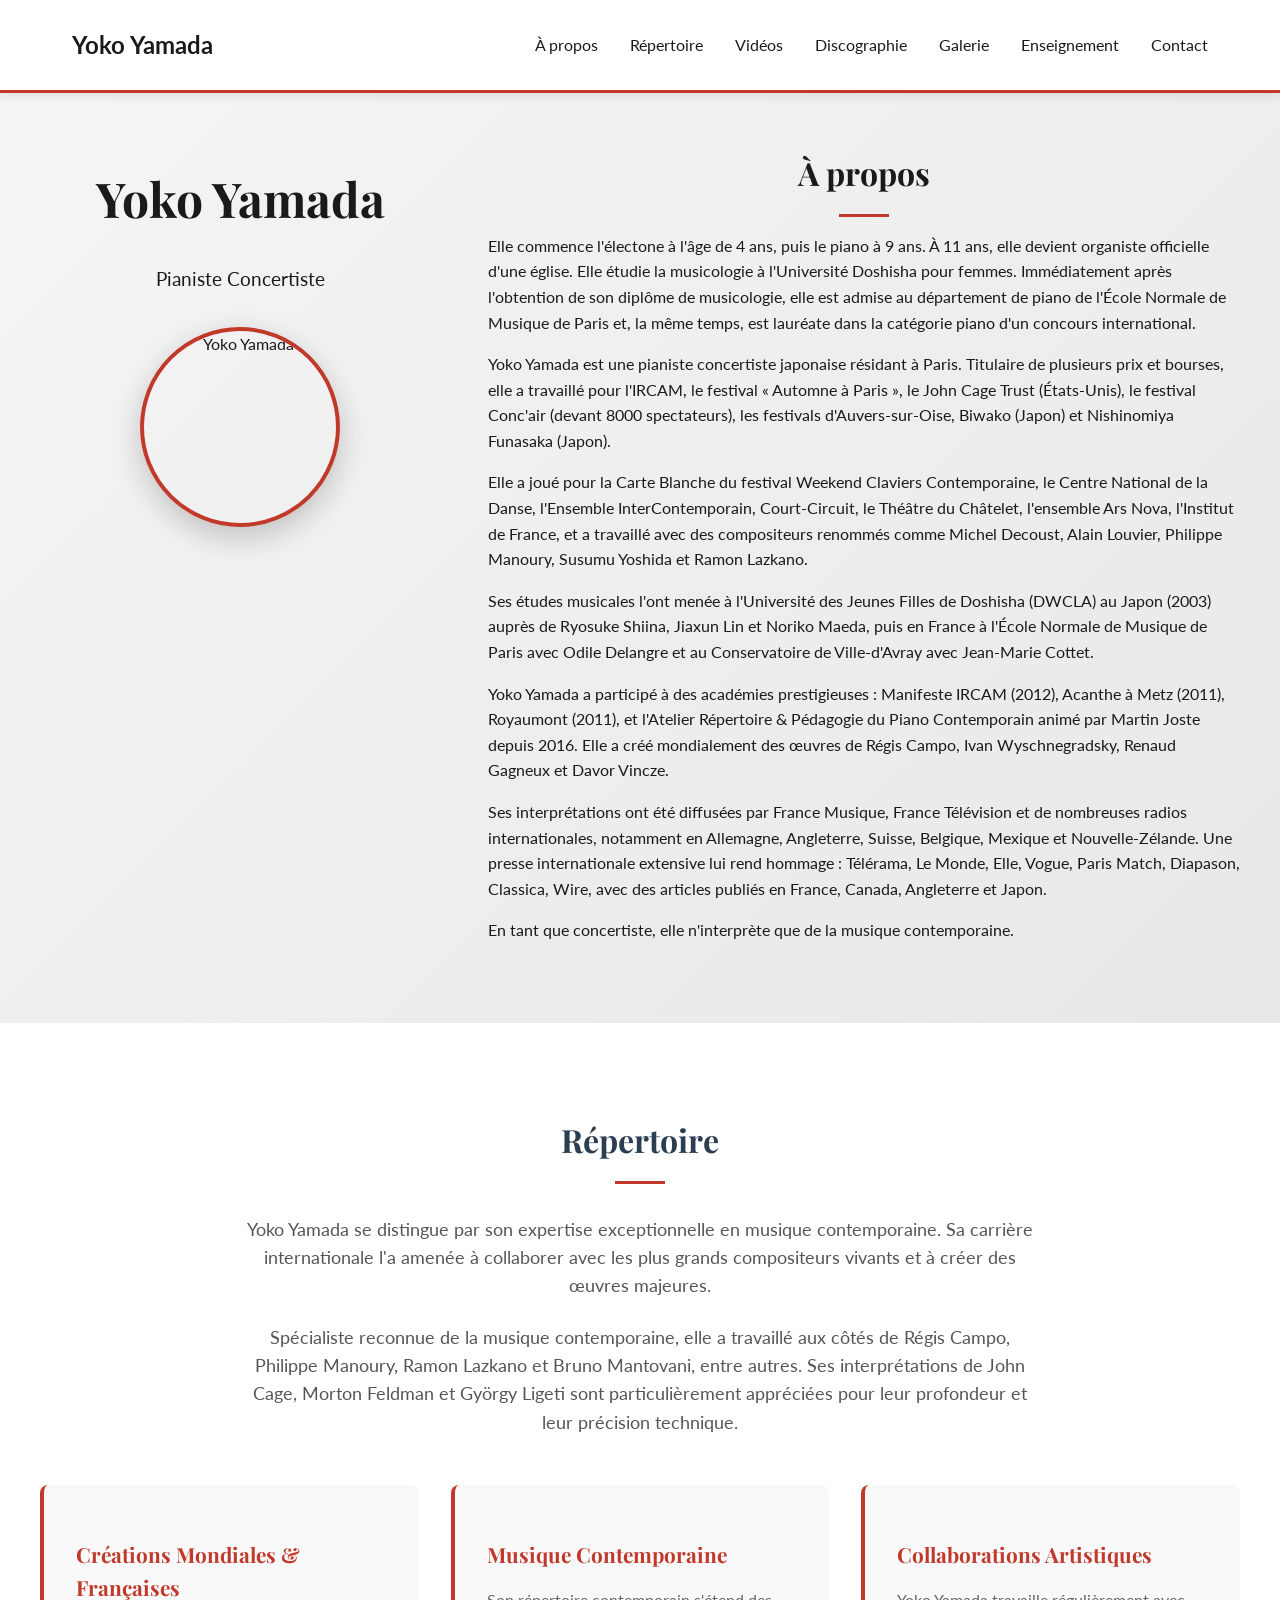
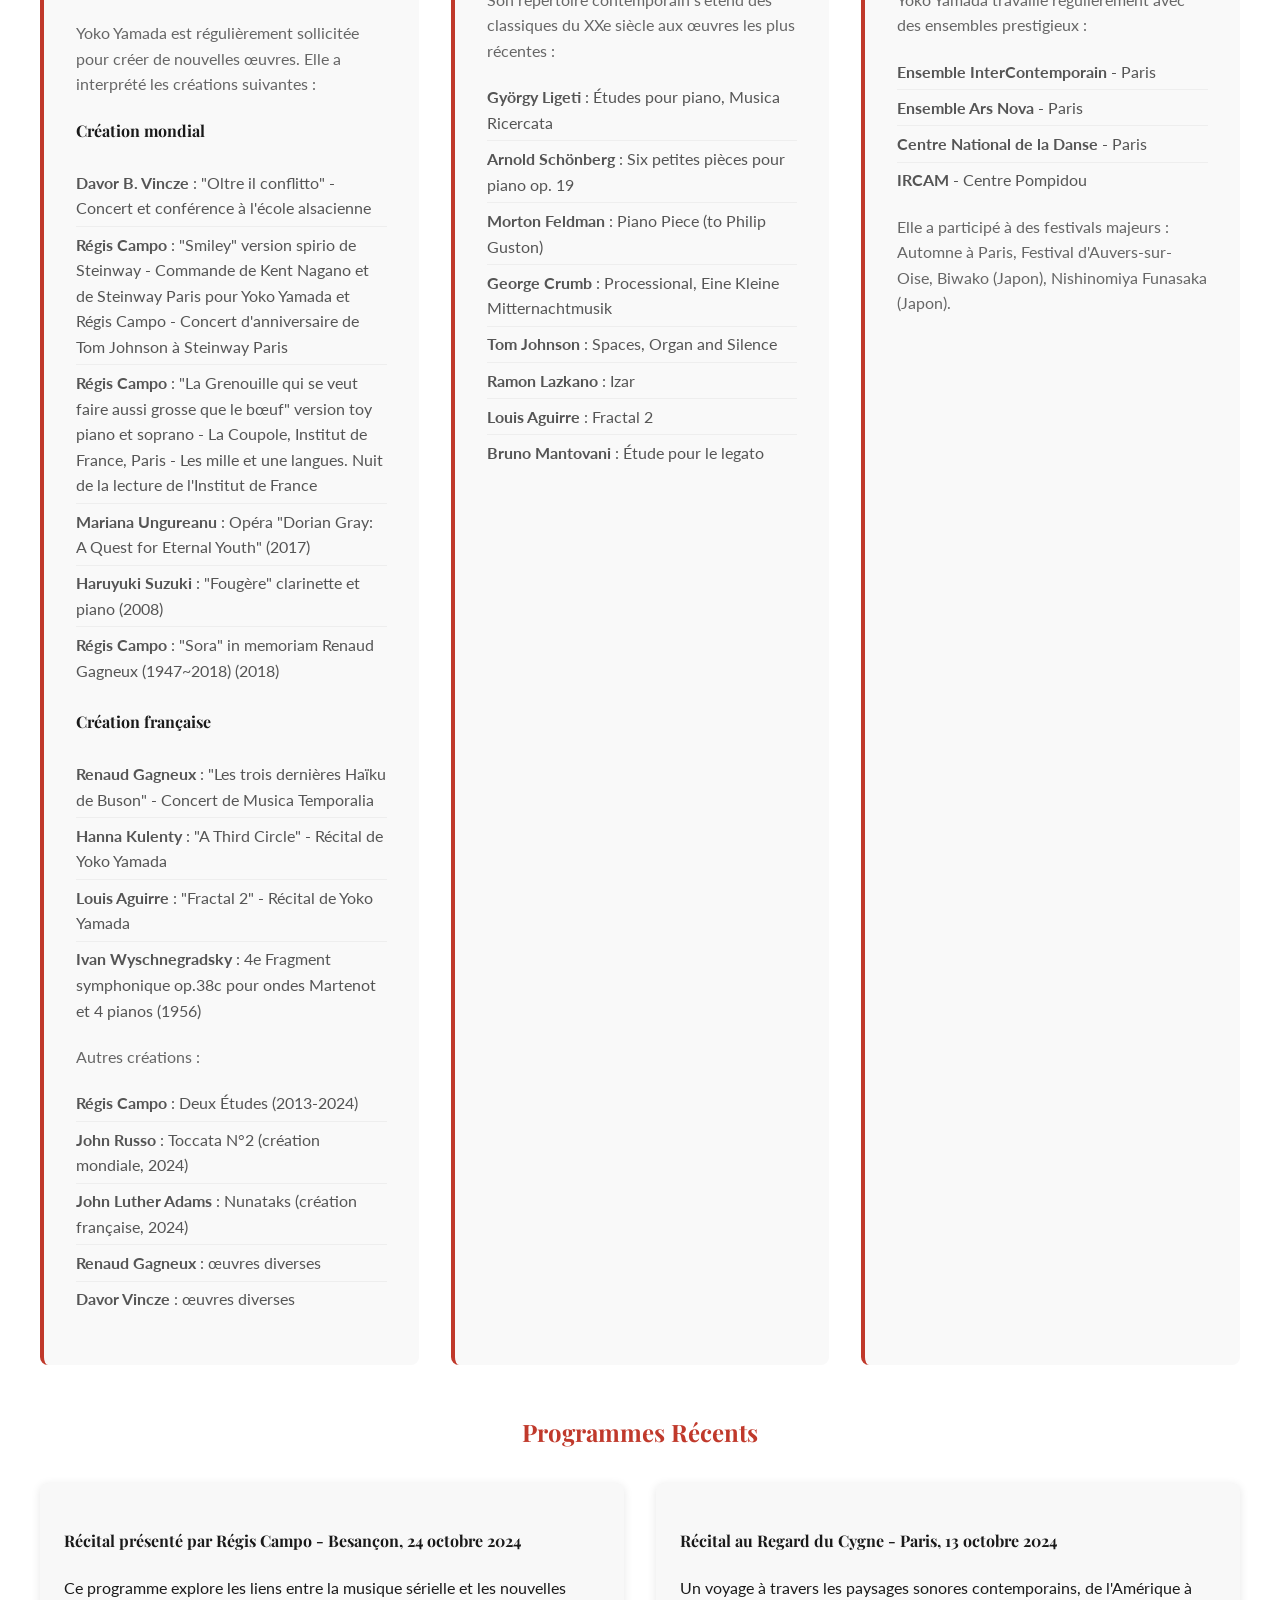
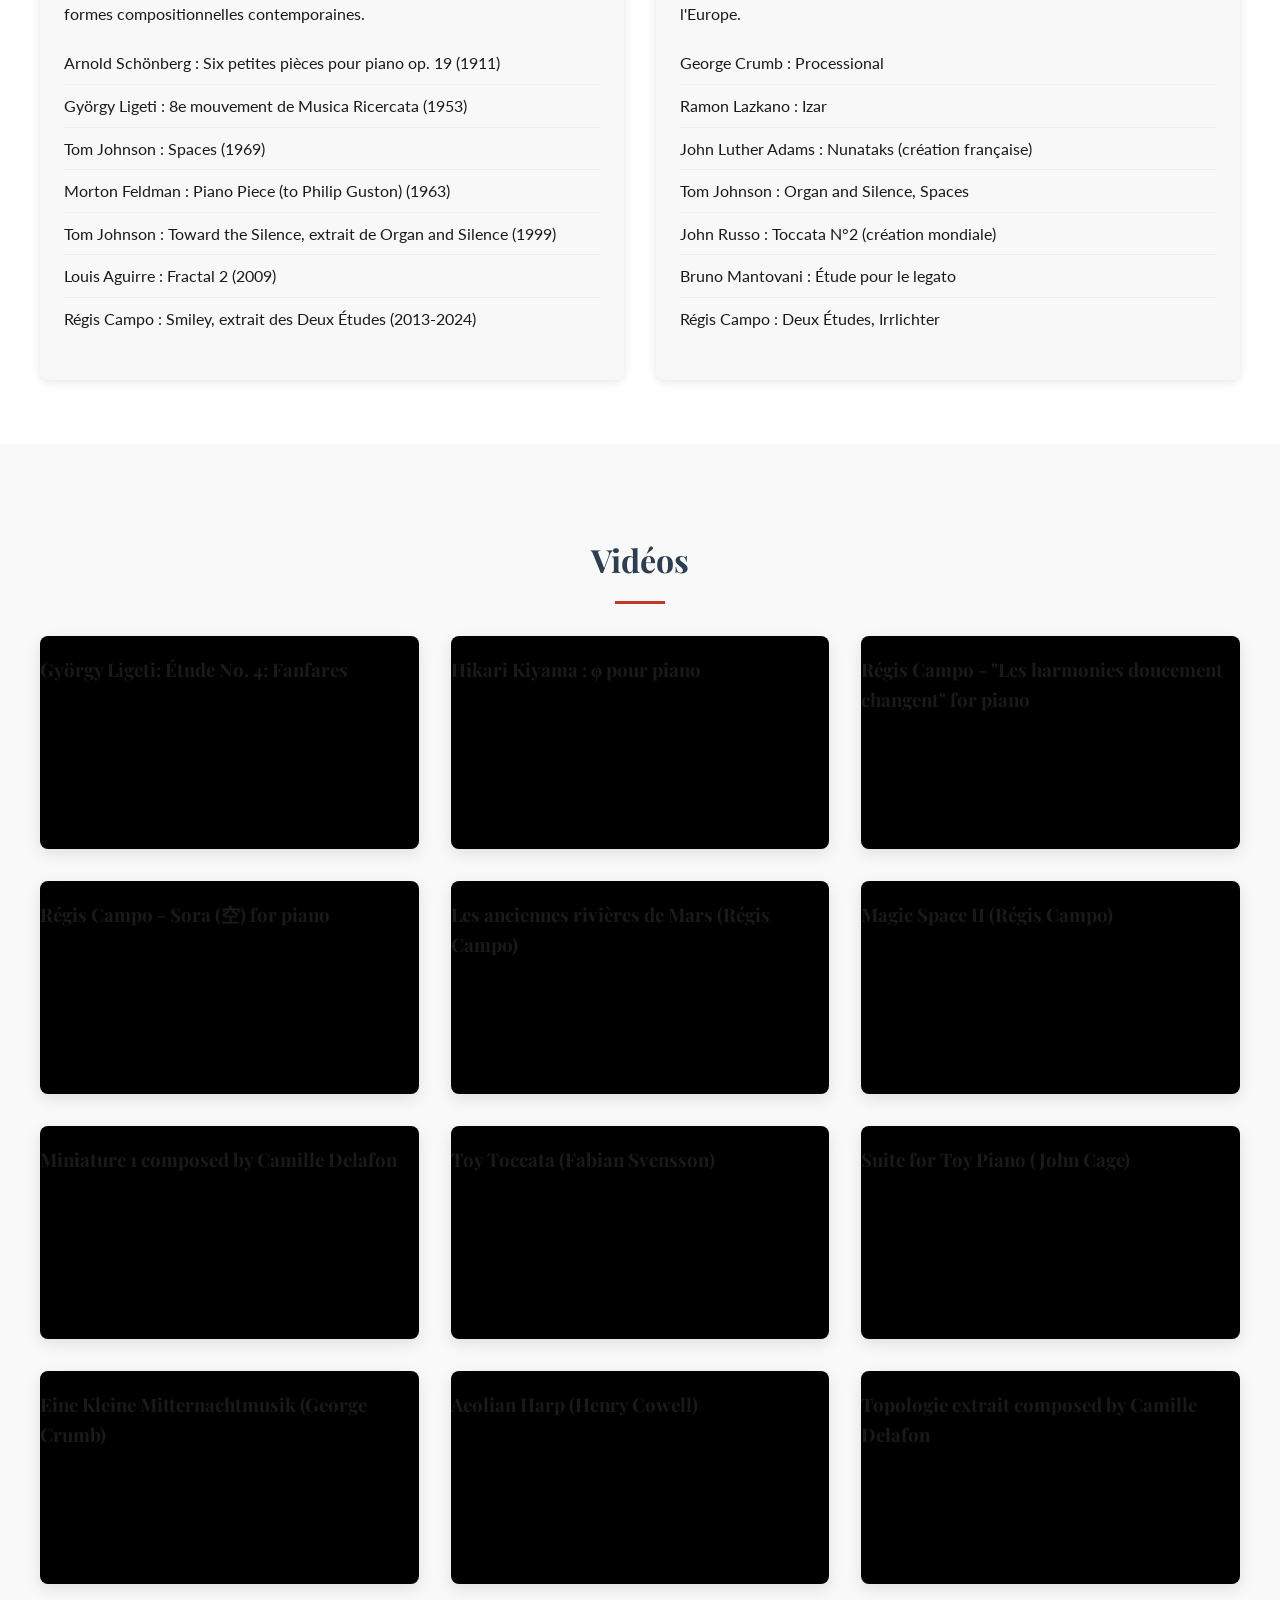
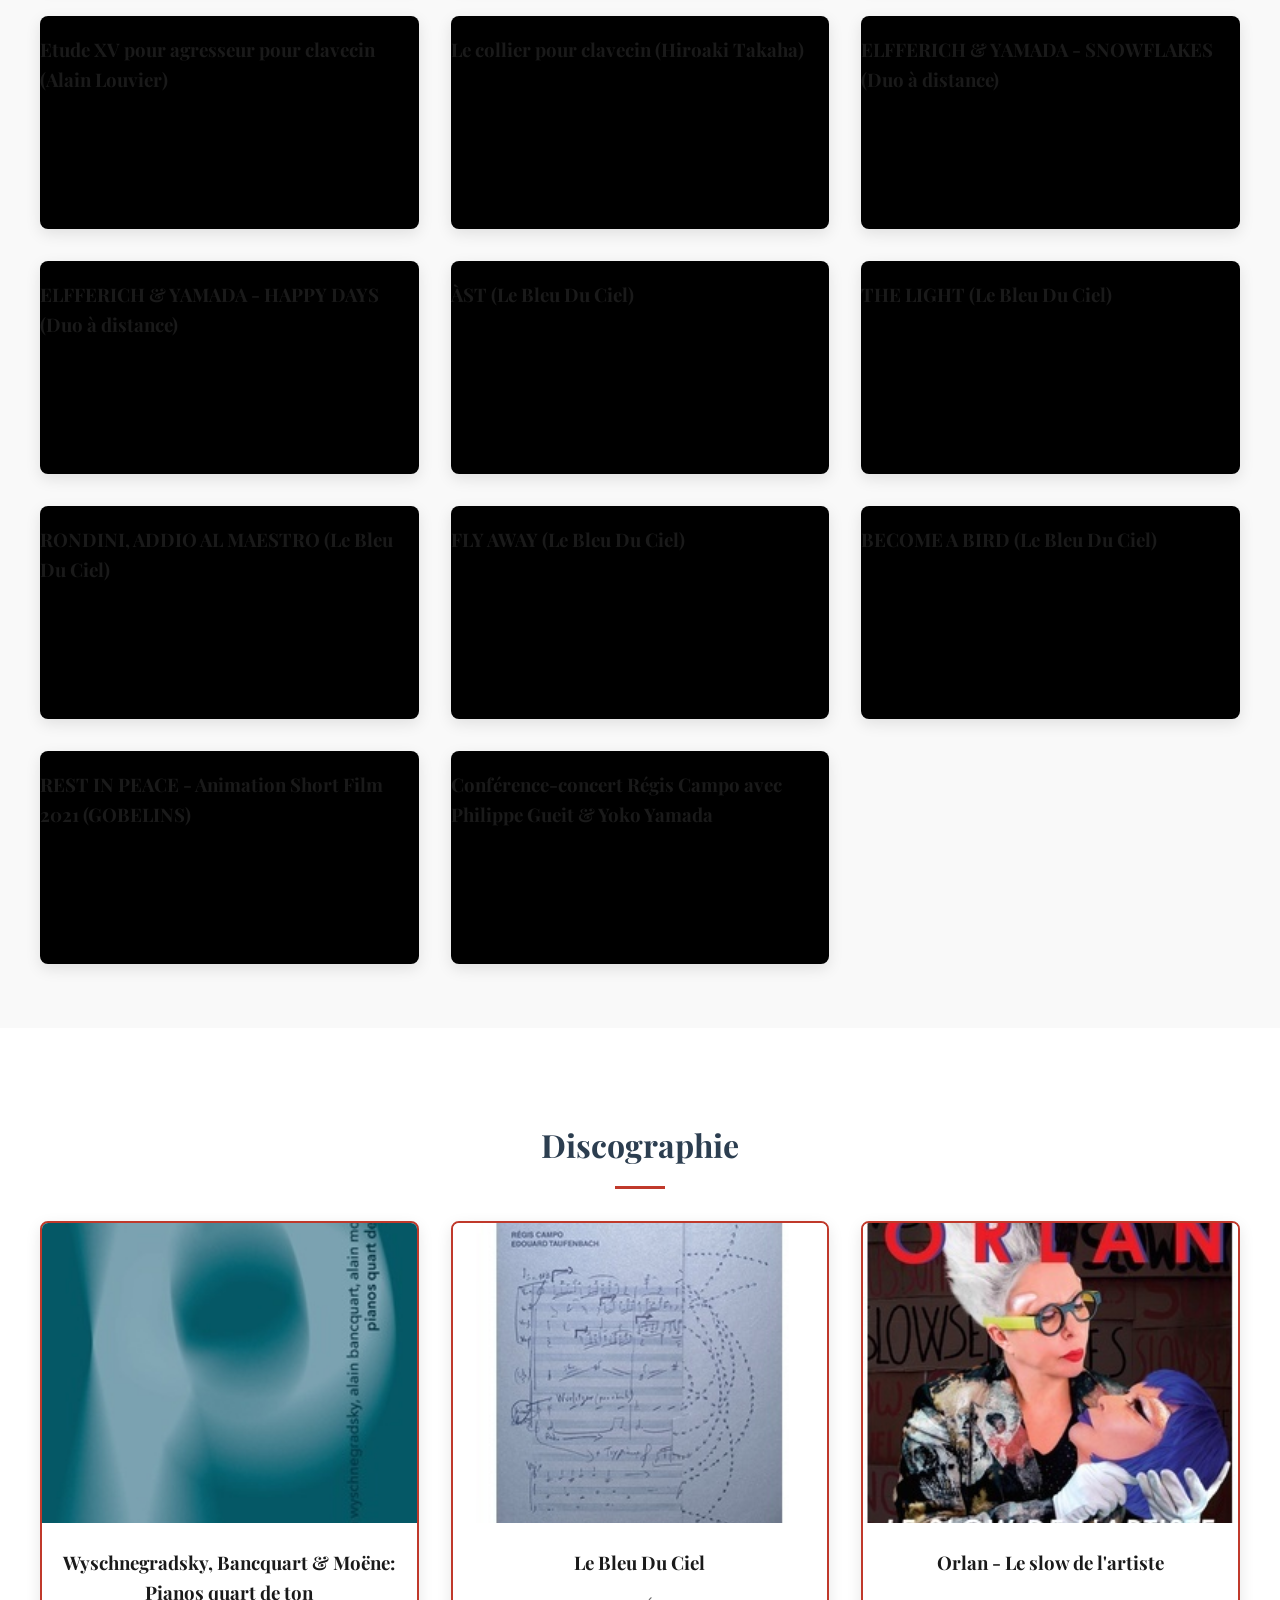
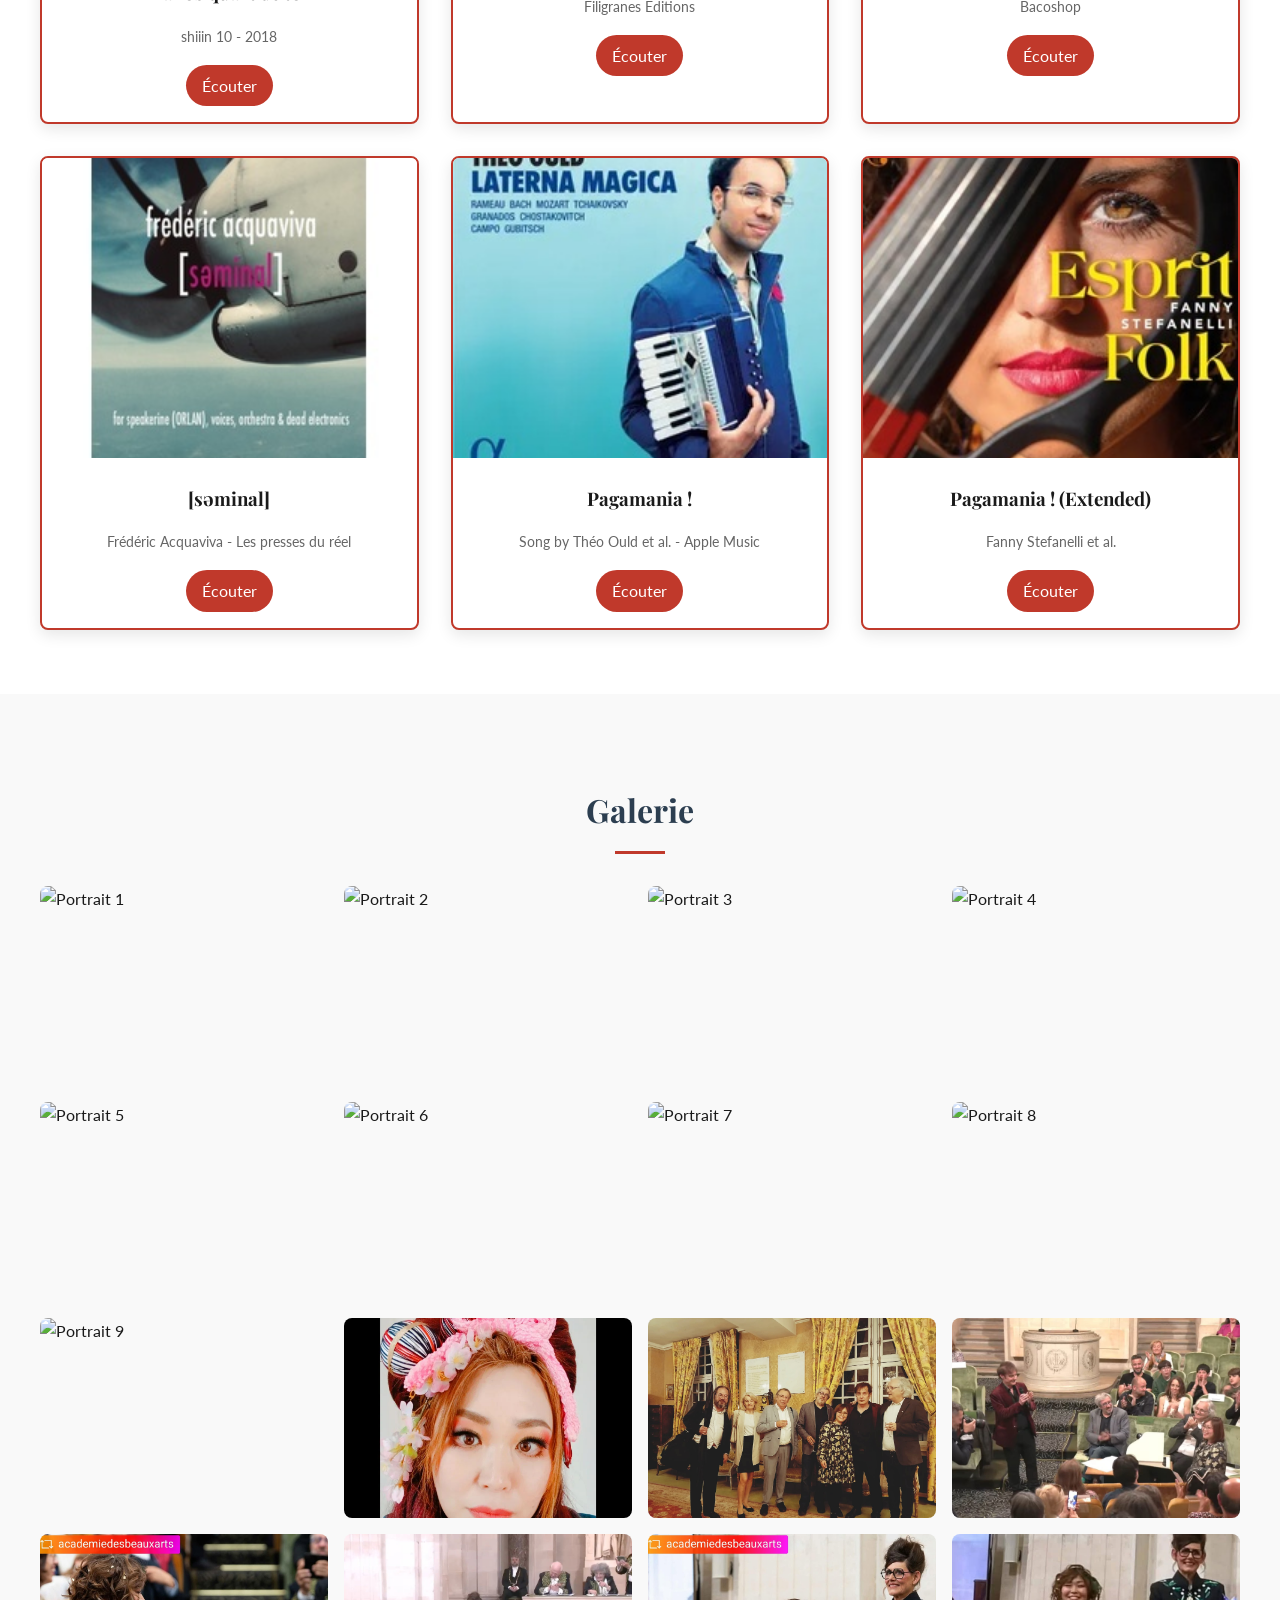
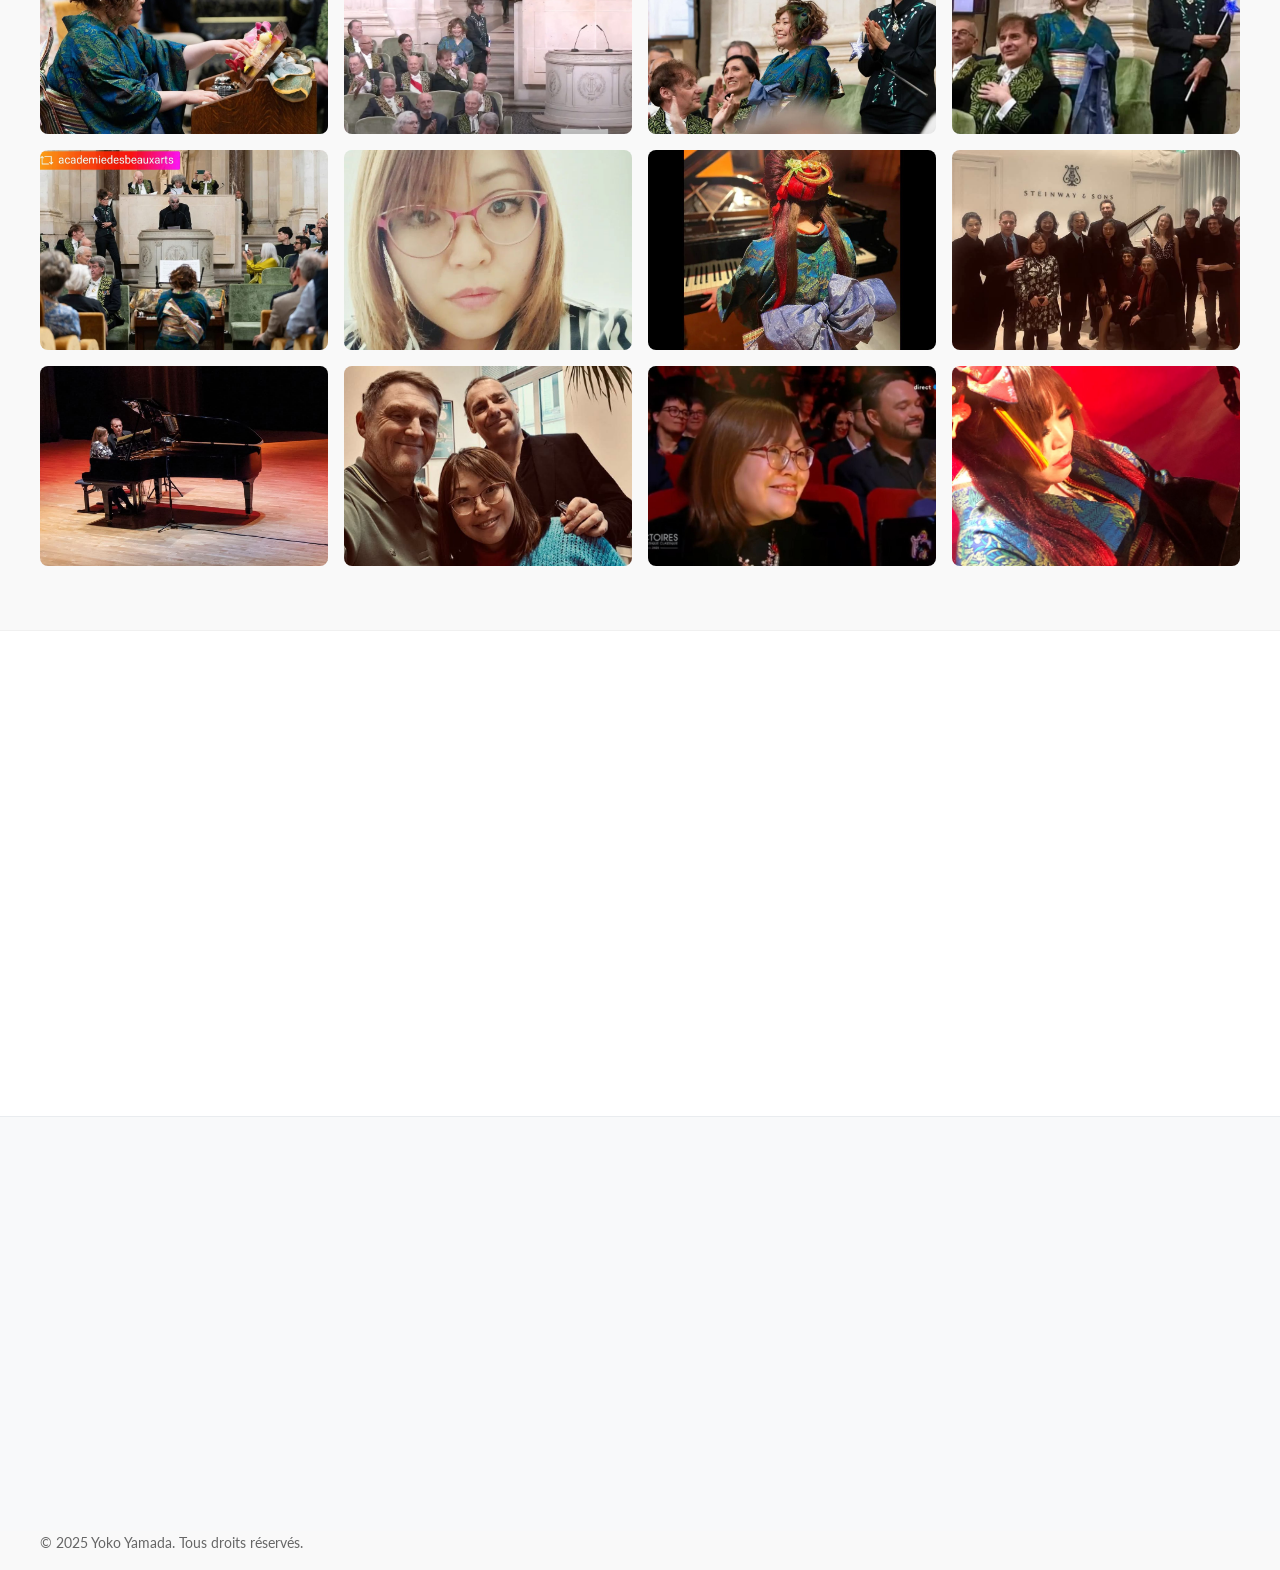
==== index.html @ 696d334e "index更新 -- retiré le bouton enveloppe avec le mail de mohammed" ====
<!DOCTYPE html>
<html lang="fr">
<head>
    <meta charset="UTF-8">
    <meta name="viewport" content="width=device-width, initial-scale=1.0">
    <meta name="description" content="Yoko Yamada - Pianiste concertiste japonaise spécialisée en musique contemporaine. Découvrez son répertoire, vidéos, galeries et discographie.">
    <meta name="keywords" content="Yoko Yamada, pianiste, musique contemporaine, concert, piano, Japon, Paris">
    <title>Yoko Yamada - Pianiste Concertiste</title>
    <link rel="stylesheet" href="styles.css">
    <link href="https://fonts.googleapis.com/css2?family=Playfair+Display:wght@400;700&family=Lato:wght@300;400;700&display=swap" rel="stylesheet">
</head>
<body>
    <header>
        <nav>
            <div class="logo">Yoko Yamada</div>
            <div class="menu-toggle">
                <span></span>
                <span></span>
                <span></span>
            </div>
            <ul>
                <li><a href="#hero">À propos</a></li>
                <li><a href="#repertoire">Répertoire</a></li>
                <li><a href="#videos">Vidéos</a></li>
                <li><a href="#discography">Discographie</a></li>
                <li><a href="#gallery">Galerie</a></li>
                <li><a href="#teaching">Enseignement</a></li>
                <li><a href="#contact">Contact</a></li>
            </ul>
        </nav>
    </header>

    <section id="hero">
        <div class="container">
            <div class="hero-content">
                <div class="hero-text">
                    <h1>Yoko Yamada</h1>
                    <p>Pianiste Concertiste</p>
                    <img src="portrait-1.jpg" alt="Yoko Yamada" class="hero-image">
                </div>
                <div class="hero-about">
                    <h2>À propos</h2>
                    <p>Elle commence l'électone à l'âge de 4 ans, puis le piano à 9 ans. À 11 ans, elle devient organiste officielle d'une église. Elle étudie la musicologie à l'Université Doshisha pour femmes. Immédiatement après l'obtention de son diplôme de musicologie, elle est admise au département de piano de l'École Normale de Musique de Paris et, la même temps, est lauréate dans la catégorie piano d'un concours international.</p>
                    
                    <p>Yoko Yamada est une pianiste concertiste japonaise résidant à Paris. Titulaire de plusieurs prix et bourses, elle a travaillé pour l'IRCAM, le festival « Automne à Paris », le John Cage Trust (États-Unis), le festival Conc'air (devant 8000 spectateurs), les festivals d'Auvers-sur-Oise, Biwako (Japon) et Nishinomiya Funasaka (Japon).</p>
                    
                    <p>Elle a joué pour la Carte Blanche du festival Weekend Claviers Contemporaine, le Centre National de la Danse, l'Ensemble InterContemporain, Court-Circuit, le Théâtre du Châtelet, l'ensemble Ars Nova, l'Institut de France, et a travaillé avec des compositeurs renommés comme Michel Decoust, Alain Louvier, Philippe Manoury, Susumu Yoshida et Ramon Lazkano.</p>
                    
                    <p>Ses études musicales l'ont menée à l'Université des Jeunes Filles de Doshisha (DWCLA) au Japon (2003) auprès de Ryosuke Shiina, Jiaxun Lin et Noriko Maeda, puis en France à l'École Normale de Musique de Paris avec Odile Delangre et au Conservatoire de Ville-d'Avray avec Jean-Marie Cottet.</p>
                    
                    <p>Yoko Yamada a participé à des académies prestigieuses : Manifeste IRCAM (2012), Acanthe à Metz (2011), Royaumont (2011), et l'Atelier Répertoire & Pédagogie du Piano Contemporain animé par Martin Joste depuis 2016. Elle a créé mondialement des œuvres de Régis Campo, Ivan Wyschnegradsky, Renaud Gagneux et Davor Vincze.</p>
                    
                    <p>Ses interprétations ont été diffusées par France Musique, France Télévision et de nombreuses radios internationales, notamment en Allemagne, Angleterre, Suisse, Belgique, Mexique et Nouvelle-Zélande. Une presse internationale extensive lui rend hommage : Télérama, Le Monde, Elle, Vogue, Paris Match, Diapason, Classica, Wire, avec des articles publiés en France, Canada, Angleterre et Japon.</p>
                    
                    <p>En tant que concertiste, elle n'interprète que de la musique contemporaine.</p>
                </div>
            </div>
        </div>
    </section>

    <section id="repertoire">
        <div class="container">
            <h2>Répertoire</h2>

            <div class="repertoire-intro">
                <p>Yoko Yamada se distingue par son expertise exceptionnelle en musique contemporaine. Sa carrière internationale l'a amenée à collaborer avec les plus grands compositeurs vivants et à créer des œuvres majeures.</p>

                <p>Spécialiste reconnue de la musique contemporaine, elle a travaillé aux côtés de Régis Campo, Philippe Manoury, Ramon Lazkano et Bruno Mantovani, entre autres. Ses interprétations de John Cage, Morton Feldman et György Ligeti sont particulièrement appréciées pour leur profondeur et leur précision technique.</p>
            </div>

            <div class="repertoire-sections">
                <div class="repertoire-section">
                    <h3>Créations Mondiales & Françaises</h3>
                    <p>Yoko Yamada est régulièrement sollicitée pour créer de nouvelles œuvres. Elle a interprété les créations suivantes :</p>
                    
                    <h4>Création mondial</h4>
                    <ul>
                        <li><strong>Davor B. Vincze</strong> : "Oltre il conflitto" - Concert et conférence à l'école alsacienne</li>
                        <li><strong>Régis Campo</strong> : "Smiley" version spirio de Steinway - Commande de Kent Nagano et de Steinway Paris pour Yoko Yamada et Régis Campo - Concert d'anniversaire de Tom Johnson à Steinway Paris</li>
                        <li><strong>Régis Campo</strong> : "La Grenouille qui se veut faire aussi grosse que le bœuf" version toy piano et soprano - La Coupole, Institut de France, Paris - Les mille et une langues. Nuit de la lecture de l'Institut de France</li>
                        <li><strong>Mariana Ungureanu</strong> : Opéra "Dorian Gray: A Quest for Eternal Youth" (2017)</li>
                        <li><strong>Haruyuki Suzuki</strong> : "Fougère" clarinette et piano (2008)</li>
                        <li><strong>Régis Campo</strong> : "Sora" in memoriam Renaud Gagneux (1947~2018) (2018)</li>
                    </ul>

                    <h4>Création française</h4>
                    <ul>
                        <li><strong>Renaud Gagneux</strong> : "Les trois dernières Haïku de Buson" - Concert de Musica Temporalia</li>
                        <li><strong>Hanna Kulenty</strong> : "A Third Circle" - Récital de Yoko Yamada</li>
                        <li><strong>Louis Aguirre</strong> : "Fractal 2" - Récital de Yoko Yamada</li>
                        <li><strong>Ivan Wyschnegradsky</strong> : 4e Fragment symphonique op.38c pour ondes Martenot et 4 pianos (1956)</li>
                    </ul>

                    <p>Autres créations :</p>
                    <ul>
                        <li><strong>Régis Campo</strong> : Deux Études (2013-2024)</li>
                        <li><strong>John Russo</strong> : Toccata N°2 (création mondiale, 2024)</li>
                        <li><strong>John Luther Adams</strong> : Nunataks (création française, 2024)</li>
                        <li><strong>Renaud Gagneux</strong> : œuvres diverses</li>
                        <li><strong>Davor Vincze</strong> : œuvres diverses</li>
                    </ul>
                </div>

                <div class="repertoire-section">
                    <h3>Musique Contemporaine</h3>
                    <p>Son répertoire contemporain s'étend des classiques du XXe siècle aux œuvres les plus récentes :</p>
                    <ul>
                        <li><strong>György Ligeti</strong> : Études pour piano, Musica Ricercata</li>
                        <li><strong>Arnold Schönberg</strong> : Six petites pièces pour piano op. 19</li>
                        <li><strong>Morton Feldman</strong> : Piano Piece (to Philip Guston)</li>
                        <li><strong>George Crumb</strong> : Processional, Eine Kleine Mitternachtmusik</li>
                        <li><strong>Tom Johnson</strong> : Spaces, Organ and Silence</li>
                        <li><strong>Ramon Lazkano</strong> : Izar</li>
                        <li><strong>Louis Aguirre</strong> : Fractal 2</li>
                        <li><strong>Bruno Mantovani</strong> : Étude pour le legato</li>
                    </ul>
                </div>

                <div class="repertoire-section">
                    <h3>Collaborations Artistiques</h3>
                    <p>Yoko Yamada travaille régulièrement avec des ensembles prestigieux :</p>
                    <ul>
                        <li><strong>Ensemble InterContemporain</strong> - Paris</li>
                        <li><strong>Ensemble Ars Nova</strong> - Paris</li>
                        <li><strong>Centre National de la Danse</strong> - Paris</li>
                        <li><strong>IRCAM</strong> - Centre Pompidou</li>
                    </ul>
                    <p>Elle a participé à des festivals majeurs : Automne à Paris, Festival d'Auvers-sur-Oise, Biwako (Japon), Nishinomiya Funasaka (Japon).</p>
                </div>
            </div>

            <div class="repertoire-concerts">
                <h3>Programmes Récents</h3>
                <div class="concert-programs">
                    <div class="program">
                        <h4>Récital présenté par Régis Campo - Besançon, 24 octobre 2024</h4>
                        <p>Ce programme explore les liens entre la musique sérielle et les nouvelles formes compositionnelles contemporaines.</p>
                        <ul>
                            <li>Arnold Schönberg : Six petites pièces pour piano op. 19 (1911)</li>
                            <li>György Ligeti : 8e mouvement de Musica Ricercata (1953)</li>
                            <li>Tom Johnson : Spaces (1969)</li>
                            <li>Morton Feldman : Piano Piece (to Philip Guston) (1963)</li>
                            <li>Tom Johnson : Toward the Silence, extrait de Organ and Silence (1999)</li>
                            <li>Louis Aguirre : Fractal 2 (2009)</li>
                            <li>Régis Campo : Smiley, extrait des Deux Études (2013-2024)</li>
                        </ul>
                    </div>
                    <div class="program">
                        <h4>Récital au Regard du Cygne - Paris, 13 octobre 2024</h4>
                        <p>Un voyage à travers les paysages sonores contemporains, de l'Amérique à l'Europe.</p>
                        <ul>
                            <li>George Crumb : Processional</li>
                            <li>Ramon Lazkano : Izar</li>
                            <li>John Luther Adams : Nunataks (création française)</li>
                            <li>Tom Johnson : Organ and Silence, Spaces</li>
                            <li>John Russo : Toccata N°2 (création mondiale)</li>
                            <li>Bruno Mantovani : Étude pour le legato</li>
                            <li>Régis Campo : Deux Études, Irrlichter</li>
                        </ul>
                    </div>
                </div>
            </div>
        </div>
    </section>

    <section id="videos">
        <div class="container">
            <h2>Vidéos</h2>
            <div class="video-grid">
                <div class="video-item">
                    <h3>György Ligeti: Étude No. 4: Fanfares</h3>
                    <iframe src="https://www.youtube.com/embed/DUBKTpXViuY" frameborder="0" allowfullscreen></iframe>
                </div>
                <div class="video-item">
                    <h3>Hikari Kiyama : φ pour piano</h3>
                    <iframe src="https://www.youtube.com/embed/WfqT6rVHPco" frameborder="0" allowfullscreen></iframe>
                </div>
                <div class="video-item">
                    <h3>Régis Campo - "Les harmonies doucement changent" for piano</h3>
                    <iframe src="https://www.youtube.com/embed/2oMxDveWobk" frameborder="0" allowfullscreen></iframe>
                </div>
                <div class="video-item">
                    <h3>Régis Campo - Sora (空) for piano</h3>
                    <iframe src="https://www.youtube.com/embed/leaLBR1dgPg" frameborder="0" allowfullscreen></iframe>
                </div>
                <div class="video-item">
                    <h3>Les anciennes rivières de Mars (Régis Campo)</h3>
                    <iframe src="https://www.youtube.com/embed/hyTyR1Gn7zw" frameborder="0" allowfullscreen></iframe>
                </div>
                <div class="video-item">
                    <h3>Magic Space II (Régis Campo)</h3>
                    <iframe src="https://www.youtube.com/embed/sfPu7L82YNA" frameborder="0" allowfullscreen></iframe>
                </div>
                <div class="video-item">
                    <h3>Miniature 1 composed by Camille Delafon</h3>
                    <iframe src="https://www.youtube.com/embed/-TbKRFttRlc" frameborder="0" allowfullscreen></iframe>
                </div>
                <div class="video-item">
                    <h3>Toy Toccata (Fabian Svensson)</h3>
                    <iframe src="https://www.youtube.com/embed/CoR0XMmBbBo" frameborder="0" allowfullscreen></iframe>
                </div>
                <div class="video-item">
                    <h3>Suite for Toy Piano (John Cage)</h3>
                    <iframe src="https://www.youtube.com/embed/7lX3j2vnj-k" frameborder="0" allowfullscreen></iframe>
                </div>
                <div class="video-item">
                    <h3>Eine Kleine Mitternachtmusik (George Crumb)</h3>
                    <iframe src="https://www.youtube.com/embed/7hFfFmi6LsU" frameborder="0" allowfullscreen></iframe>
                </div>
                <div class="video-item">
                    <h3>Aeolian Harp (Henry Cowell)</h3>
                    <iframe src="https://www.youtube.com/embed/lteZczAxn9k" frameborder="0" allowfullscreen></iframe>
                </div>
                <div class="video-item">
                    <h3>Topologie extrait composed by Camille Delafon</h3>
                    <iframe src="https://www.youtube.com/embed/nwY6b2vU598" frameborder="0" allowfullscreen></iframe>
                </div>
                <div class="video-item">
                    <h3>Etude XV pour agresseur pour clavecin (Alain Louvier)</h3>
                    <iframe src="https://www.youtube.com/embed/1XrFZuPhozo" frameborder="0" allowfullscreen></iframe>
                </div>
                <div class="video-item">
                    <h3>Le collier pour clavecin (Hiroaki Takaha)</h3>
                    <iframe src="https://www.youtube.com/embed/Mb6UJM5rFBE" frameborder="0" allowfullscreen></iframe>
                </div>
                <div class="video-item">
                    <h3>ELFFERICH & YAMADA - SNOWFLAKES (Duo à distance)</h3>
                    <iframe src="https://www.youtube.com/embed/7v1K9TS22Js" frameborder="0" allowfullscreen></iframe>
                </div>
                <div class="video-item">
                    <h3>ELFFERICH & YAMADA - HAPPY DAYS (Duo à distance)</h3>
                    <iframe src="https://www.youtube.com/embed/I0AtWmJUvCM" frameborder="0" allowfullscreen></iframe>
                </div>
                <div class="video-item">
                    <h3>ÀST (Le Bleu Du Ciel)</h3>
                    <iframe src="https://www.youtube.com/embed/QXukvteSFSw" frameborder="0" allowfullscreen></iframe>
                </div>
                <div class="video-item">
                    <h3>THE LIGHT (Le Bleu Du Ciel)</h3>
                    <iframe src="https://www.youtube.com/embed/Kp8CZ2igU3k" frameborder="0" allowfullscreen></iframe>
                </div>
                <div class="video-item">
                    <h3>RONDINI, ADDIO AL MAESTRO (Le Bleu Du Ciel)</h3>
                    <iframe src="https://www.youtube.com/embed/74E1HRYkSgo" frameborder="0" allowfullscreen></iframe>
                </div>
                <div class="video-item">
                    <h3>FLY AWAY (Le Bleu Du Ciel)</h3>
                    <iframe src="https://www.youtube.com/embed/aEymftPJ19M" frameborder="0" allowfullscreen></iframe>
                </div>
                <div class="video-item">
                    <h3>BECOME A BIRD (Le Bleu Du Ciel)</h3>
                    <iframe src="https://www.youtube.com/embed/Xm9764uJW2Y" frameborder="0" allowfullscreen></iframe>
                </div>
                <div class="video-item">
                    <h3>REST IN PEACE - Animation Short Film 2021 (GOBELINS)</h3>
                    <iframe src="https://www.youtube.com/embed/1qiWl9KAedI" frameborder="0" allowfullscreen></iframe>
                </div>
                <div class="video-item">
                    <h3>Conférence-concert Régis Campo avec Philippe Gueit & Yoko Yamada</h3>
                    <iframe src="https://www.youtube.com/embed/FhvO5g9N_YI" frameborder="0" allowfullscreen></iframe>
                </div>
            </div>
        </div>
    </section>

    <section id="discography">
        <div class="container">
            <h2>Discographie</h2>
            <div class="album-grid">
                <div class="album-card">
                    <img src="Wyschnegradsky, Bancquart & Moëne Pianos quart de ton_cropped.jpg" alt="Wyschnegradsky Album">
                    <h3>Wyschnegradsky, Bancquart & Moëne: Pianos quart de ton</h3>
                    <p>shiiin 10 - 2018</p>
                    <a href="https://share.google/s8GZMo7tkDkUSyOky" target="_blank">Écouter</a>
                </div>
                <div class="album-card">
                    <img src="Le Bleu Du Ciel_cropped.jpg" alt="Le Bleu Du Ciel Album">
                    <h3>Le Bleu Du Ciel</h3>
                    <p>Filigranes Éditions</p>
                    <a href="https://share.google/Xl8PVLxoLoIl8qKgy" target="_blank">Écouter</a>
                </div>
                <div class="album-card">
                    <img src="Orlan - Le slow de l'artiste_cropped.jpg" alt="Orlan Album">
                    <h3>Orlan - Le slow de l'artiste</h3>
                    <p>Bacoshop</p>
                    <a href="https://share.google/vnJ6VL4KesDqOwYs6" target="_blank">Écouter</a>
                </div>
                <div class="album-card">
                    <img src="Frédéric Acquaviva - Les presses du réel_cropped.jpg" alt="Seminal Album">
                    <h3>[səminal]</h3>
                    <p>Frédéric Acquaviva - Les presses du réel</p>
                    <a href="https://share.google/dnWexfeUSVrhPWCW0" target="_blank">Écouter</a>
                </div>
                <div class="album-card">
                    <img src="Pagamania_cropped.jpg" alt="Pagamania Album">
                    <h3>Pagamania !</h3>
                    <p>Song by Théo Ould et al. - Apple Music</p>
                    <a href="https://share.google/3sBfAjBsgggVgboQY" target="_blank">Écouter</a>
                </div>
                <div class="album-card">
                    <img src="Pagamania extended_cropped.jpg" alt="Pagamania Extended Album">
                    <h3>Pagamania ! (Extended)</h3>
                    <p>Fanny Stefanelli et al.</p>
                    <a href="https://share.google/aRUityvo91Z3wJ6Qm" target="_blank">Écouter</a>
                </div>
            </div>
        </div>
    </section>

    <section id="gallery">
        <div class="container">
            <h2>Galerie</h2>
            <div class="gallery-grid">
                <img src="portrait-1.jpg" alt="Portrait 1">
                <img src="portrait-2.jpg" alt="Portrait 2">
                <img src="portrait-3.jpg" alt="Portrait 3">
                <img src="portrait-4.jpg" alt="Portrait 4">
                <img src="portrait-5.jpg" alt="Portrait 5">
                <img src="portrait-6.jpg" alt="Portrait 6">
                <img src="portrait-7.jpg" alt="Portrait 7">
                <img src="portrait-8.jpg" alt="Portrait 8">
                <img src="portrait-9.jpg" alt="Portrait 9">
                <img src="gallery-1.jpg" alt="Performance 1">
                <img src="gallery-2.jpg" alt="Performance 2">
                <img src="gallery-3.jpg" alt="Performance 3">
                <img src="gallery-4.jpg" alt="Performance 4">
                <img src="gallery-5.jpg" alt="Performance 5">
                <img src="gallery-6.jpg" alt="Performance 6">
                <img src="gallery-7.jpg" alt="Performance 7">
                <img src="gallery-8.jpg" alt="Performance 8">
                <img src="gallery-9.jpg" alt="Performance 9">
                <img src="gallery-10.jpg" alt="Performance 10">
                <img src="gallery-11.jpg" alt="Performance 11">
                <img src="gallery-12.jpg" alt="Performance 12">
                <img src="gallery-13.jpg" alt="Performance 13">
                <img src="gallery-14.jpg" alt="Performance 14">
                <img src="personal-1.jpg" alt="Personnel 1">
            </div>
        </div>
    </section>

    <section id="contact">
        <div class="container">
            <h2>Contact</h2>
            <p>Retrouvez Yoko Yamada sur les réseaux sociaux :</p>
            <div class="social-icons">
                <a href="https://www.facebook.com/share/1826vP3Qnj/" target="_blank">
                    <svg width="30" height="30" viewBox="0 0 24 24" fill="currentColor">
                        <path d="M24 12.073c0-6.627-5.373-12-12-12s-12 5.373-12 12c0 5.99 4.388 10.954 10.125 11.854v-8.385H7.078v-3.47h3.047V9.43c0-3.007 1.792-4.669 4.533-4.669 1.312 0 2.686.235 2.686.235v2.953H15.83c-1.491 0-1.956.925-1.956 1.874v2.25h3.328l-.532 3.47h-2.796v8.385C19.612 23.027 24 18.062 24 12.073z"/>
                    </svg>
                    Facebook
                </a>
                <a href="https://www.instagram.com/yoko.yamada.piano/" target="_blank">
                    <svg width="30" height="30" viewBox="0 0 24 24" fill="currentColor">
                        <path d="M12 2.163c3.204 0 3.584.012 4.85.07 3.252.148 4.771 1.691 4.919 4.919.058 1.265.069 1.645.069 4.849 0 3.205-.012 3.584-.069 4.849-.149 3.225-1.664 4.771-4.919 4.919-1.266.058-1.644.07-4.85.07-3.204 0-3.584-.012-4.849-.07-3.26-.149-4.771-1.699-4.919-4.92-.058-1.265-.07-1.644-.07-4.849 0-3.204.013-3.583.07-4.849.149-3.227 1.664-4.771 4.919-4.919 1.266-.057 1.645-.069 4.849-.069zm0-2.163c-3.259 0-3.667.014-4.947.072-4.358.2-6.78 2.618-6.98 6.98-.059 1.281-.073 1.689-.073 4.948 0 3.259.014 3.668.072 4.948.2 4.358 2.618 6.78 6.98 6.98 1.281.058 1.689.072 4.948.072 3.259 0 3.668-.014 4.948-.072 4.354-.2 6.782-2.618 6.979-6.98.059-1.28.073-1.689.073-4.948 0-3.259-.014-3.667-.072-4.947-.196-4.354-2.617-6.78-6.979-6.98-1.281-.059-1.69-.073-4.949-.073zm0 5.838c-3.403 0-6.162 2.759-6.162 6.162s2.759 6.163 6.162 6.163 6.162-2.759 6.162-6.163c0-3.403-2.759-6.162-6.162-6.162zm0 10.162c-2.209 0-4-1.79-4-4 0-2.209 1.791-4 4-4s4 1.791 4 4c0 2.21-1.791 4-4 4zm6.406-11.845c-.796 0-1.441.645-1.441 1.44s.645 1.44 1.441 1.44c.795 0 1.439-.645 1.439-1.44s-.644-1.44-1.439-1.44z"/>
                    </svg>
                    Instagram
                </a>
            </div>
        </div>
    </section>

    <section id="teaching">
        <div class="container">
            <h2>Activités Pédagogiques</h2>
            <p>Yoko Yamada partage également son expertise en tant qu'enseignante au Centre de musique de Neuilly-sur-Seine.</p>
            <a href="https://share.google/Ss1nKhVCi26vZK6uL" target="_blank" class="teaching-link">Yoko Yamada – Centre 2 Musique</a>
        </div>
    </section>

    <footer>
        <div class="container">
            <p>&copy; 2025 Yoko Yamada. Tous droits réservés.</p>
        </div>
    </footer>

    <!-- Lightbox -->
    <div class="lightbox" id="lightbox">
        <span class="close" onclick="closeLightbox()">&times;</span>
        <button class="lightbox-nav prev" onclick="navigateLightbox(-1)">&#10094;</button>
        <button class="lightbox-nav next" onclick="navigateLightbox(1)">&#10095;</button>
        <img id="lightbox-img" src="" alt="">
        <div class="zoom-controls">
            <span class="zoom-level" id="zoom-level">100%</span>
            <input type="range" min="50" max="300" value="100" class="zoom-slider" id="zoom-slider" oninput="updateZoom()">
        </div>
    </div>

    <script src="script.js"></script>
</body>
</html>
---- styles.css ----
body {
    font-family: 'Lato', sans-serif;
    line-height: 1.6;
    color: #1a1a1a;
    background-color: #f9f9f9;
    margin: 0;
    padding: 0;
    box-sizing: border-box;
}

*, *::before, *::after {
    box-sizing: inherit;
}

h1, h2, h3, h4 {
    font-family: 'Playfair Display', serif;
    color: #1a1a1a;
}

/* Header */
header {
    background-color: #ffffff;
    box-shadow: 0 2px 10px rgba(0,0,0,0.1);
    position: fixed;
    width: 100%;
    top: 0;
    z-index: 100;
    border-bottom: 3px solid #c0392b;
}

nav {
    display: flex;
    justify-content: space-between;
    align-items: center;
    padding: 1rem 2rem;
    max-width: 1200px;
    margin: 0 auto;
}

.logo {
    font-size: 1.5rem;
    font-weight: bold;
    color: #1a1a1a;
}

/* Mobile menu toggle */
.menu-toggle {
    display: none;
    flex-direction: column;
    cursor: pointer;
    padding: 0.5rem;
    margin-left: auto;
}

.menu-toggle span {
    width: 25px;
    height: 3px;
    background: #1a1a1a;
    margin: 3px 0;
    transition: 0.3s;
    border-radius: 2px;
}

.menu-toggle.active span:nth-child(1) {
    transform: rotate(45deg) translate(5px, 5px);
}

.menu-toggle.active span:nth-child(2) {
    opacity: 0;
}

.menu-toggle.active span:nth-child(3) {
    transform: rotate(-45deg) translate(7px, -6px);
}

nav ul {
    display: flex;
    list-style: none;
    transition: all 0.3s ease;
}

nav ul li {
    margin-left: 2rem;
}

nav ul li a {
    text-decoration: none;
    color: #1a1a1a;
    transition: color 0.3s;
    position: relative;
}

nav ul li a:hover {
    color: #c0392b;
}

nav ul li a::after {
    content: '';
    position: absolute;
    width: 0;
    height: 2px;
    bottom: -5px;
    left: 0;
    background: #c0392b;
    transition: width 0.3s;
}

nav ul li a:hover::after {
    width: 100%;
}

nav ul li a:hover {
    color: #c0392b;
}

.social-icons {
    display: flex;
    gap: 1rem;
}

.social-icons a {
    color: #1a1a1a;
    font-size: 1.2rem;
    transition: color 0.3s;
}

.social-icons a:hover {
    color: #c0392b;
}

/* Hero */
#hero {
    background: linear-gradient(135deg, #f5f5f5 0%, #e8e8e8 100%);
    color: #1a1a1a;
    padding: 120px 2rem 4rem;
    min-height: 100vh;
    display: flex;
    align-items: center;
    position: relative;
}

#hero .container {
    max-width: 1200px;
    margin: 0 auto;
}

.hero-content {
    display: grid;
    grid-template-columns: 400px 1fr;
    grid-template-areas: "text about";
    gap: 3rem;
    align-items: start;
    position: relative;
    z-index: 1;
}

.hero-text {
    grid-area: text;
    text-align: center;
    display: flex;
    flex-direction: column;
    align-items: center;
}

.hero-text h1 {
    font-size: 3rem;
    margin-bottom: 0.5rem;
    animation: fadeInUp 1s ease-out;
}

.hero-text p {
    font-size: 1.2rem;
    margin-bottom: 2rem;
    animation: fadeInUp 1.2s ease-out;
}

.hero-image {
    width: 200px;
    height: 200px;
    border-radius: 50%;
    object-fit: cover;
    border: 4px solid #c0392b;
    box-shadow: 0 10px 30px rgba(0,0,0,0.2);
    animation: fadeIn 2s ease-out;
}

.hero-about {
    grid-area: about;
    text-align: left;
}

.hero-about h2 {
    font-size: 2rem;
    margin-bottom: 1rem;
    color: #1a1a1a;
}

.hero-about p {
    margin-bottom: 1rem;
    line-height: 1.6;
}

/* Sections */
section {
    padding: 5rem 2rem;
    background: #ffffff;
}

section:nth-child(even) {
    background: #f9f9f9;
}

h2 {
    text-align: center;
    margin-bottom: 3rem;
    font-size: 2.5rem;
    color: #1a1a1a;
    position: relative;
}

h2::after {
    content: '';
    display: block;
    width: 50px;
    height: 3px;
    background: #c0392b;
    margin: 1rem auto;
}

/* Sections */
section {
    padding: 4rem 2rem;
}

.container {
    max-width: 1200px;
    margin: 0 auto;
}

h2 {
    text-align: center;
    margin-bottom: 2rem;
    font-size: 2rem;
    color: #2c3e50;
}

/* Videos */
.video-grid {
    display: grid;
    grid-template-columns: repeat(auto-fit, minmax(300px, 1fr));
    gap: 2rem;
}

.video-item iframe {
    width: 100%;
    height: 200px;
    border: none;
    border-radius: 6px;
}

/* Responsive video container for better mobile support */
.video-item {
    position: relative;
    padding-bottom: 56.25%; /* 16:9 aspect ratio */
    height: 0;
    overflow: hidden;
    border-radius: 8px;
    box-shadow: 0 5px 15px rgba(0,0,0,0.1);
    transition: transform 0.3s;
    background: #000; /* Fallback background */
}

.video-item iframe {
    position: absolute;
    top: 0;
    left: 0;
    width: 100%;
    height: 100%;
    border: none;
    border-radius: 6px;
}

/* About section */
.bio-content {
    display: flex;
    align-items: center;
    gap: 2rem;
}

.bio-image {
    width: 200px;
    height: 200px;
    border-radius: 50%;
    object-fit: cover;
    border: 3px solid #2c3e50;
}

.bio-text p {
    margin-bottom: 1rem;
    line-height: 1.7;
}

/* Repertoire */
.concert-programs {
    display: grid;
    grid-template-columns: repeat(auto-fit, minmax(400px, 1fr));
    gap: 2rem;
}

.program {
    background: #f8f8f8;
    padding: 1.5rem;
    border-radius: 8px;
    box-shadow: 0 2px 10px rgba(0,0,0,0.1);
}

.program h3 {
    color: #2c3e50;
    margin-bottom: 1rem;
}

.program ul {
    list-style: none;
    padding: 0;
}

.program li {
    padding: 0.5rem 0;
    border-bottom: 1px solid #eee;
}

.program li:last-child {
    border-bottom: none;
}

/* Repertoire sections */
.repertoire-intro {
    margin-bottom: 3rem;
    text-align: center;
    max-width: 800px;
    margin-left: auto;
    margin-right: auto;
}

.repertoire-intro p {
    font-size: 1.1rem;
    line-height: 1.6;
    margin-bottom: 1.5rem;
    color: #555;
}

.repertoire-sections {
    display: grid;
    grid-template-columns: repeat(auto-fit, minmax(300px, 1fr));
    gap: 2rem;
    margin-bottom: 3rem;
}

.repertoire-section {
    background: #f9f9f9;
    padding: 2rem;
    border-radius: 8px;
    border-left: 4px solid #c0392b;
}

.repertoire-section h3 {
    color: #c0392b;
    margin-bottom: 1rem;
    font-size: 1.3rem;
}

.repertoire-section p {
    margin-bottom: 1rem;
    color: #666;
}

.repertoire-section ul {
    list-style: none;
    padding: 0;
}

.repertoire-section li {
    padding: 0.3rem 0;
    border-bottom: 1px solid #eee;
    color: #555;
}

.repertoire-section li:last-child {
    border-bottom: none;
}

.repertoire-concerts {
    margin-top: 3rem;
}

.repertoire-concerts h3 {
    text-align: center;
    color: #c0392b;
    margin-bottom: 2rem;
    font-size: 1.5rem;
}

.repertoire-note {
    text-align: center;
    margin-top: 3rem;
    padding: 2rem;
    background: #f5f5f5;
    border-radius: 8px;
    font-style: italic;
    color: #666;
}

/* Gallery grid */
.gallery-grid {
    display: grid;
    grid-template-columns: repeat(auto-fit, minmax(250px, 1fr));
    gap: 1rem;
}

.gallery-grid img {
    width: 100%;
    height: 200px;
    object-fit: cover;
    border-radius: 8px;
    transition: transform 0.3s;
    cursor: pointer;
}

.gallery-grid img:hover {
    transform: scale(1.05);
}

/* Lightbox */
.lightbox {
    display: none;
    position: fixed;
    top: 0;
    left: 0;
    width: 100%;
    height: 100%;
    background: rgba(0, 0, 0, 0.9);
    z-index: 1000;
    justify-content: center;
    align-items: center;
}

.lightbox.active {
    display: flex;
}

.lightbox img {
    max-width: 90%;
    max-height: 90%;
    object-fit: contain;
    transition: transform 0.1s;
    cursor: grab;
}

.lightbox img:active {
    cursor: grabbing;
}

.lightbox .close {
    position: absolute;
    top: 20px;
    right: 20px;
    color: white;
    font-size: 2rem;
    cursor: pointer;
    z-index: 1001;
}

.zoom-controls {
    position: absolute;
    bottom: 20px;
    left: 50%;
    transform: translateX(-50%);
    display: flex;
    align-items: center;
    gap: 1rem;
    background: rgba(0, 0, 0, 0.7);
    padding: 0.5rem 1rem;
    border-radius: 25px;
}

.zoom-slider {
    width: 150px;
}

.zoom-level {
    color: white;
    font-size: 0.9rem;
}

.lightbox-nav {
    position: absolute;
    top: 50%;
    transform: translateY(-50%);
    background: rgba(255, 255, 255, 0.2);
    color: white;
    border: none;
    width: 60px;
    height: 60px;
    border-radius: 50%;
    font-size: 24px;
    cursor: pointer;
    z-index: 1001;
    transition: all 0.3s;
    display: flex;
    align-items: center;
    justify-content: center;
}

.lightbox-nav:hover {
    background: rgba(255, 255, 255, 0.3);
    transform: translateY(-50%) scale(1.1);
}

.lightbox-nav.prev {
    left: 20px;
}

.lightbox-nav.next {
    right: 20px;
}

/* Discography */
.album-grid {
    display: grid;
    grid-template-columns: repeat(3, 1fr);
    gap: 2rem;
}

.album-card {
    background: #ffffff;
    border: 2px solid #c0392b;
    border-radius: 8px;
    box-shadow: 0 5px 15px rgba(0,0,0,0.1);
    overflow: hidden;
    transition: transform 0.3s;
    text-align: center;
}

.album-card:hover {
    transform: translateY(-5px);
}

.album-card img {
    width: 100%;
    height: 300px;
    object-fit: cover;
    object-position: center;
}
    object-fit: cover;
}

.album-card h3 {
    font-size: 1.1rem;
    margin: 1rem 0 0.5rem;
    color: #1a1a1a;
}

.album-card p {
    font-size: 0.85rem;
    color: #666;
    margin: 0 1rem;
}

.album-card a {
    display: inline-block;
    margin: 1rem;
    padding: 0.5rem 1rem;
    background: #c0392b;
    color: white;
    text-decoration: none;
    border-radius: 25px;
    transition: background 0.3s;
}

.album-card a:hover {
    background: #a93226;
}

/* Contact */
#teaching {
    background: #f8f9fa;
    color: #1a1a1a;
    padding: 4rem 2rem;
    border-top: 1px solid #e9ecef;
}

#teaching .container {
    max-width: 800px;
    margin: 0 auto;
    text-align: center;
}

#teaching h2 {
    color: #c0392b;
    margin-bottom: 1.5rem;
    font-size: 2.5rem;
}

#teaching p {
    color: #666;
    margin-bottom: 2rem;
    font-size: 1.1rem;
}

.teaching-link {
    display: inline-block;
    background: #c0392b;
    color: white;
    padding: 1rem 2rem;
    text-decoration: none;
    border-radius: 8px;
    font-weight: 600;
    transition: all 0.3s ease;
    box-shadow: 0 4px 15px rgba(192, 57, 43, 0.3);
}

.teaching-link:hover {
    background: #a93226;
    transform: translateY(-2px);
    box-shadow: 0 6px 20px rgba(192, 57, 43, 0.4);
}

#contact {
    background: #ffffff;
    color: #1a1a1a;
    border-top: 1px solid #f0f0f0;
    padding: 5rem 2rem;
}

#contact .container {
    max-width: 800px;
    margin: 0 auto;
    text-align: center;
}

#contact h2 {
    color: #c0392b;
    margin-bottom: 1rem;
    font-size: 2.5rem;
}

#contact p {
    color: #666;
    margin-bottom: 3rem;
    font-size: 1.1rem;
}

.social-icons {
    display: inline-block;
    background: #f9f9f9;
    border: 2px solid #e8e8e8;
    border-radius: 12px;
    padding: 2rem 3rem;
    box-shadow: 0 4px 20px rgba(0,0,0,0.08);
}

.social-icons a {
    display: inline-flex;
    align-items: center;
    gap: 0.5rem;
    margin: 0 1.5rem;
    color: #c0392b;
    text-decoration: none;
    font-weight: 500;
    transition: all 0.3s ease;
    padding: 0.5rem 1rem;
    border-radius: 8px;
}

.social-icons a:hover {
    background: rgba(192, 57, 43, 0.1);
    transform: translateY(-2px);
    text-decoration: none;
}
    padding: 2rem 0;
    margin-top: 4rem;
}

footer .container {
    max-width: 1200px;
    margin: 0 auto;
    text-align: center;
}

footer p {
    color: #666;
    margin: 0 0 1rem 0;
    font-size: 0.9rem;
}

.developer-credit {
    opacity: 0.4;
    transition: opacity 0.3s ease;
    margin-top: 1rem;
}

.developer-credit:hover {
    opacity: 0.8;
}

.developer-credit a {
    color: #c0392b;
    text-decoration: none;
    display: inline-flex;
    align-items: center;
    justify-content: center;
    width: 28px;
    height: 28px;
    border-radius: 50%;
    background: rgba(192, 57, 43, 0.08);
    transition: all 0.3s ease;
    border: 1px solid rgba(192, 57, 43, 0.1);
}

.developer-credit a:hover {
    background: rgba(192, 57, 43, 0.15);
    border-color: rgba(139, 69, 19, 0.3);
    transform: translateY(-1px);
    box-shadow: 0 2px 8px rgba(139, 69, 19, 0.2);
}

/* Animations */
@keyframes fadeInUp {
    from {
        opacity: 0;
        transform: translateY(30px);
    }
    to {
        opacity: 1;
        transform: translateY(0);
    }
}

@keyframes fadeIn {
    from {
        opacity: 0;
    }
    to {
        opacity: 1;
    }
}

/* Responsive */
@media (max-width: 768px) {
    /* Prevent horizontal scrolling */
    body, html {
        overflow-x: hidden;
        width: 100%;
    }

    /* Mobile menu */
    .menu-toggle {
        display: flex;
        flex-shrink: 0;
    }

    nav {
        flex-direction: row;
        padding: 0.75rem 1rem;
        position: relative;
        align-items: center;
        max-width: 100%;
        box-sizing: border-box;
    }

    .logo {
        font-size: 1.2rem;
        margin-bottom: 0;
        margin-right: auto;
        flex-shrink: 0;
    }

    nav ul {
        position: absolute;
        top: 100%;
        left: 0;
        right: 0;
        background: #ffffff;
        flex-direction: column;
        padding: 1rem 0;
        box-shadow: 0 4px 20px rgba(0,0,0,0.1);
        opacity: 0;
        visibility: hidden;
        transform: translateY(-10px);
        z-index: 1000;
        width: 100%;
        box-sizing: border-box;
    }

    nav ul.active {
        opacity: 1;
        visibility: visible;
        transform: translateY(0);
    }

    nav ul li {
        margin-left: 0;
        text-align: center;
        border-bottom: 1px solid #f0f0f0;
        width: 100%;
        box-sizing: border-box;
    }

    nav ul li:last-child {
        border-bottom: none;
    }

    nav ul li a {
        display: block;
        padding: 1rem 1rem;
        font-size: 1rem;
        color: #1a1a1a;
        width: 100%;
        box-sizing: border-box;
    }

    nav ul li a:hover {
        background: rgba(192, 57, 43, 0.05);
        color: #c0392b;
    }

    .social-icons {
        margin-top: 0;
        padding: 1rem;
        justify-content: center;
        flex-wrap: wrap;
        gap: 0.5rem;
        max-width: 100%;
        box-sizing: border-box;
    }

    .social-icons a {
        margin: 0;
        padding: 0.5rem 0.75rem;
        font-size: 0.9rem;
        flex-shrink: 0;
    }

    /* Hero section mobile */
    #hero {
        padding: 100px 1rem 3rem;
        min-height: auto;
        width: 100%;
        box-sizing: border-box;
    }

    .hero-content {
        grid-template-columns: 1fr;
        grid-template-areas: "text" "image" "about";
        text-align: center;
        gap: 2rem;
        max-width: 100%;
        margin: 0 auto;
        box-sizing: border-box;
    }

    .hero-text h1 {
        font-size: 2.2rem;
        line-height: 1.2;
        margin: 0 auto;
        max-width: 100%;
        box-sizing: border-box;
    }

    .hero-text p {
        font-size: 1.1rem;
        margin-bottom: 1.5rem;
        max-width: 100%;
        box-sizing: border-box;
    }

    .hero-image {
        width: 200px;
        height: 200px;
        margin: 0 auto;
        max-width: 90%;
        box-sizing: border-box;
    }

    .hero-about {
        text-align: center;
        max-width: 100%;
        box-sizing: border-box;
    }

    .hero-about h2 {
        font-size: 1.6rem;
        max-width: 100%;
        box-sizing: border-box;
    }

    /* Video grid mobile */
    .video-grid {
        grid-template-columns: 1fr;
        gap: 1.5rem;
        max-width: 100%;
        width: 100%;
        padding: 0;
        margin: 0;
        box-sizing: border-box;
        overflow-x: hidden;
    }

    .video-item {
        width: 100%;
        max-width: 100%;
        padding-bottom: 56.25%; /* Maintain 16:9 aspect ratio */
        box-sizing: border-box;
        overflow: hidden;
        margin: 0;
    }

    .video-item iframe {
        width: 100%;
        height: 100%;
        max-width: 100%;
        box-sizing: border-box;
    }

    /* Album grid mobile - slightly wider for better visibility */
    .album-grid {
        grid-template-columns: 1fr;
        gap: 2rem;
        max-width: 100%;
        box-sizing: border-box;
    }

    .album-card {
        margin: 0 auto;
        max-width: 340px; /* Slightly wider than before for better visibility */
        width: 95%; /* Use 95% of available width */
        box-sizing: border-box;
    }

    .album-card img {
        height: 300px; /* Taller for better album cover visibility */
        width: 100%;
        object-fit: cover;
        box-sizing: border-box;
    }

    /* General mobile improvements */
    section {
        padding: 4rem 1rem;
        width: 100%;
        box-sizing: border-box;
    }

    .container {
        padding: 0 1rem;
        max-width: 100%;
        margin: 0 auto;
        box-sizing: border-box;
    }

    h2 {
        font-size: 2rem;
        margin-bottom: 1.5rem;
        text-align: center;
        max-width: 100%;
        box-sizing: border-box;
    }

    h3 {
        font-size: 1.3rem;
        max-width: 100%;
        box-sizing: border-box;
    }

    p {
        font-size: 1rem;
        line-height: 1.6;
        max-width: 100%;
        box-sizing: border-box;
    }

    /* Concert programs mobile */
    .concert-programs {
        grid-template-columns: 1fr;
        gap: 1.5rem;
        width: 100%;
        max-width: 100%;
        box-sizing: border-box;
    }

    .program {
        width: 100%;
        max-width: 100%;
        padding: 1.25rem;
        box-sizing: border-box;
        margin: 0 auto;
    }

    .program h4 {
        font-size: 1.1rem;
        line-height: 1.4;
        word-wrap: break-word;
        overflow-wrap: break-word;
        hyphens: auto;
        margin-bottom: 1rem;
        text-align: center;
        max-width: 100%;
        box-sizing: border-box;
    }

    /* Gallery mobile */
    .gallery-grid {
        grid-template-columns: repeat(2, 1fr);
        gap: 1rem;
        max-width: 100%;
        box-sizing: border-box;
    }

    .gallery-grid img {
        width: 100%;
        height: 150px;
        object-fit: cover;
        box-sizing: border-box;
    }
}

/* Extra small screens (phones < 480px) */
@media (max-width: 480px) {
    nav {
        padding: 0.5rem;
        max-width: 100%;
        box-sizing: border-box;
    }

    .logo {
        font-size: 1.1rem;
        max-width: calc(100% - 60px); /* Leave space for hamburger */
        box-sizing: border-box;
    }

    .menu-toggle {
        padding: 0.4rem;
        flex-shrink: 0;
    }

    .menu-toggle span {
        width: 22px;
        height: 2px;
        margin: 2px 0;
    }

    nav ul {
        padding: 0.5rem 0;
        width: 100%;
        box-sizing: border-box;
    }

    nav ul li a {
        padding: 0.8rem 1rem;
        font-size: 0.95rem;
        width: 100%;
        box-sizing: border-box;
    }

    .social-icons {
        padding: 0.75rem 0.5rem;
        gap: 0.25rem;
        justify-content: center;
        max-width: 100%;
        box-sizing: border-box;
    }

    .social-icons a {
        margin: 0;
        padding: 0.4rem 0.5rem;
        font-size: 0.8rem;
        flex-shrink: 0;
    }

    #hero {
        padding: 90px 1rem 2rem;
        width: 100%;
        box-sizing: border-box;
    }

    .hero-text h1 {
        font-size: 1.9rem;
        padding: 0 0.5rem;
        box-sizing: border-box;
    }

    .hero-text p {
        font-size: 1rem;
        padding: 0 0.5rem;
        box-sizing: border-box;
    }

    .hero-image {
        width: 160px;
        height: 160px;
        max-width: 85%;
        box-sizing: border-box;
    }

    .hero-about h2 {
        font-size: 1.4rem;
        padding: 0 0.5rem;
        box-sizing: border-box;
    }

    .album-card {
        max-width: 300px; /* Slightly smaller for very small screens */
        width: 90%; /* Use 90% of available width */
        box-sizing: border-box;
    }

    .album-card img {
        height: 260px; /* Adjusted for smaller screens */
        box-sizing: border-box;
    }

    .album-card h3 {
        font-size: 1.1rem;
        padding: 0 0.5rem;
        box-sizing: border-box;
    }

    .album-card p {
        font-size: 0.9rem;
        padding: 0 0.5rem;
        box-sizing: border-box;
    }

    .album-card a {
        padding: 0.5rem 1rem;
        font-size: 0.9rem;
        margin: 0.5rem;
        box-sizing: border-box;
    }

    section {
        padding: 3rem 1rem;
        width: 100%;
        box-sizing: border-box;
    }

    h2 {
        font-size: 1.7rem;
        padding: 0 0.5rem;
        box-sizing: border-box;
    }

    h3 {
        font-size: 1.2rem;
        padding: 0 0.5rem;
        box-sizing: border-box;
    }

    /* Gallery extra small */
    .gallery-grid {
        grid-template-columns: 1fr;
        gap: 0.75rem;
        padding: 0 0.5rem;
        box-sizing: border-box;
    }

    .gallery-grid img {
        height: 180px;
        box-sizing: border-box;
    }

    /* Concert programs extra small screens */
    .program h4 {
        font-size: 1rem;
        line-height: 1.3;
        word-wrap: break-word;
        overflow-wrap: break-word;
        hyphens: auto;
        padding: 0 0.25rem;
        box-sizing: border-box;
    }

    .program {
        padding: 1rem;
        box-sizing: border-box;
    }

    /* Video grid extra small screens */
    .video-grid {
        grid-template-columns: 1fr;
        gap: 1.5rem;
        padding: 0;
        margin: 0;
        width: 100%;
        box-sizing: border-box;
    }

    .video-item {
        width: 100%;
        max-width: 100%;
        margin: 0;
        padding-bottom: 56.25%; /* Maintain 16:9 aspect ratio */
        box-sizing: border-box;
        overflow: hidden;
    }

    .video-item iframe {
        width: 100%;
        height: 100%;
        max-width: 100%;
        box-sizing: border-box;
    }
}
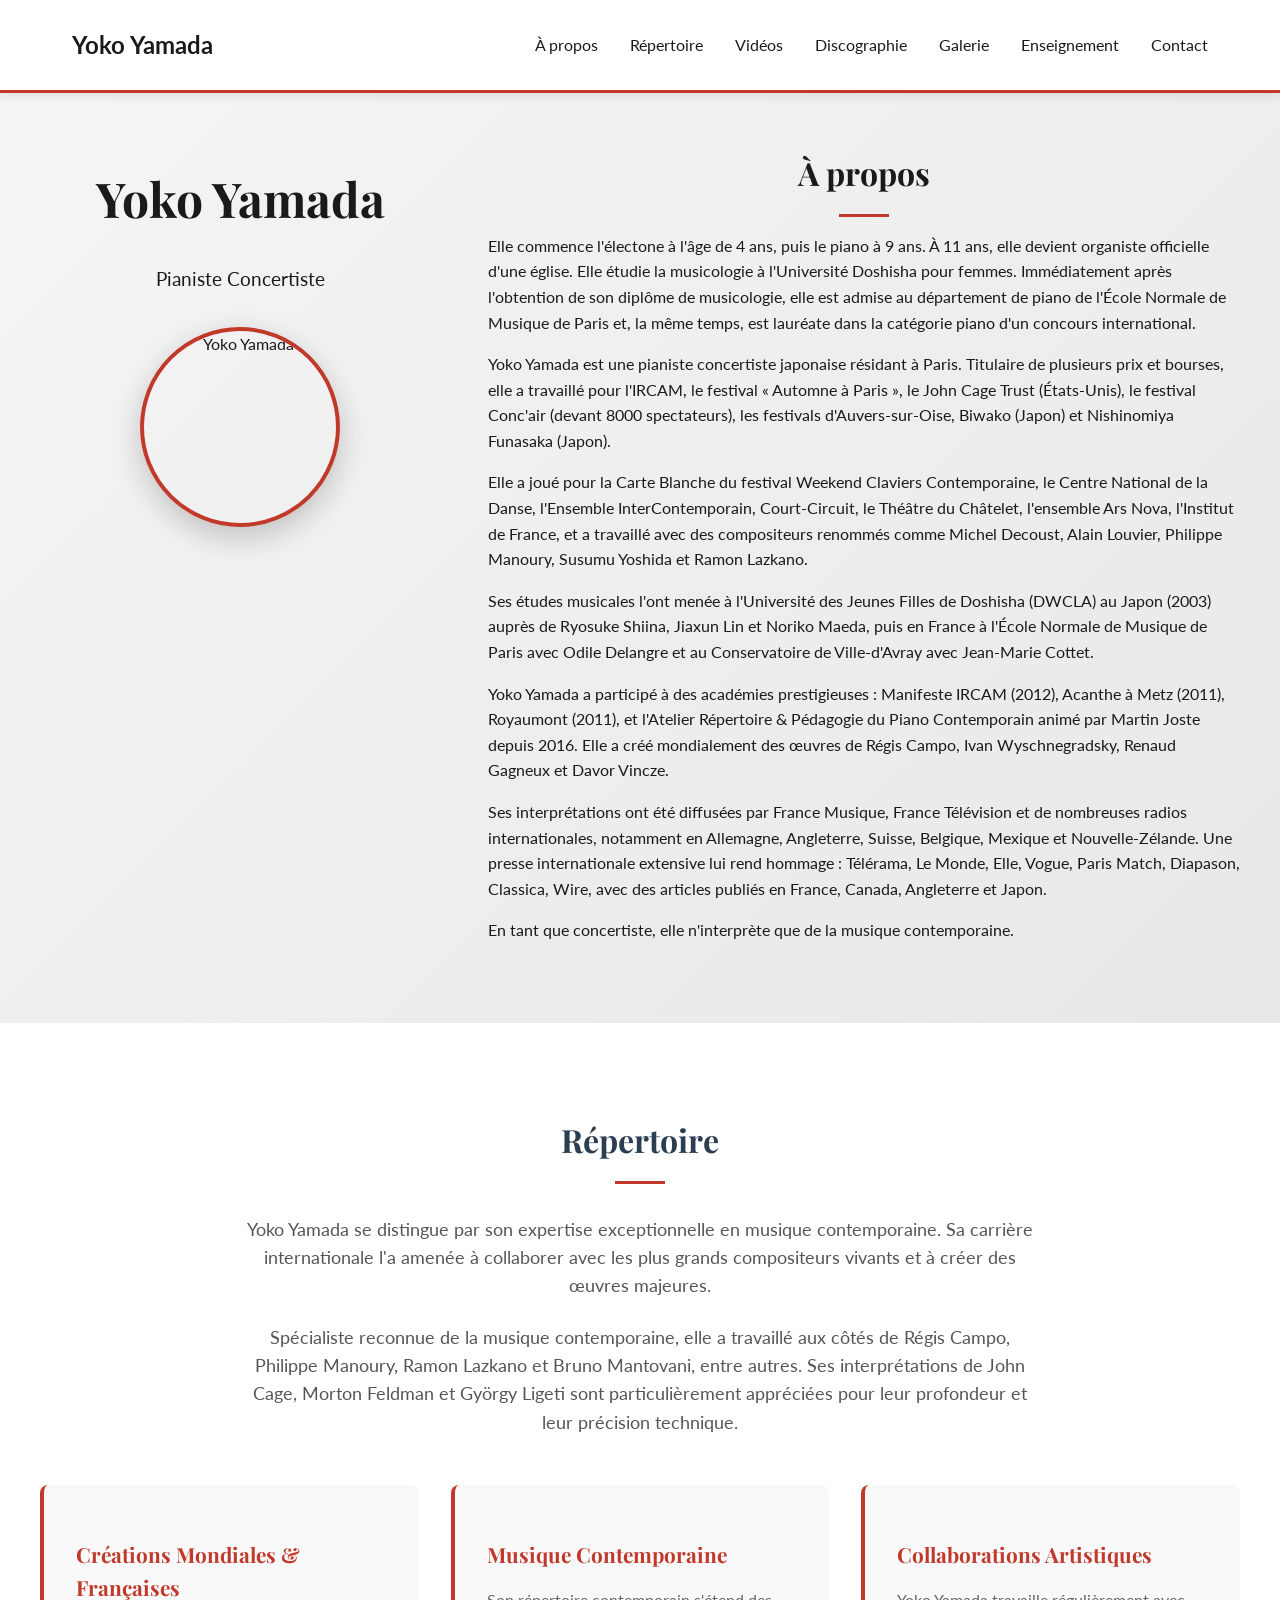
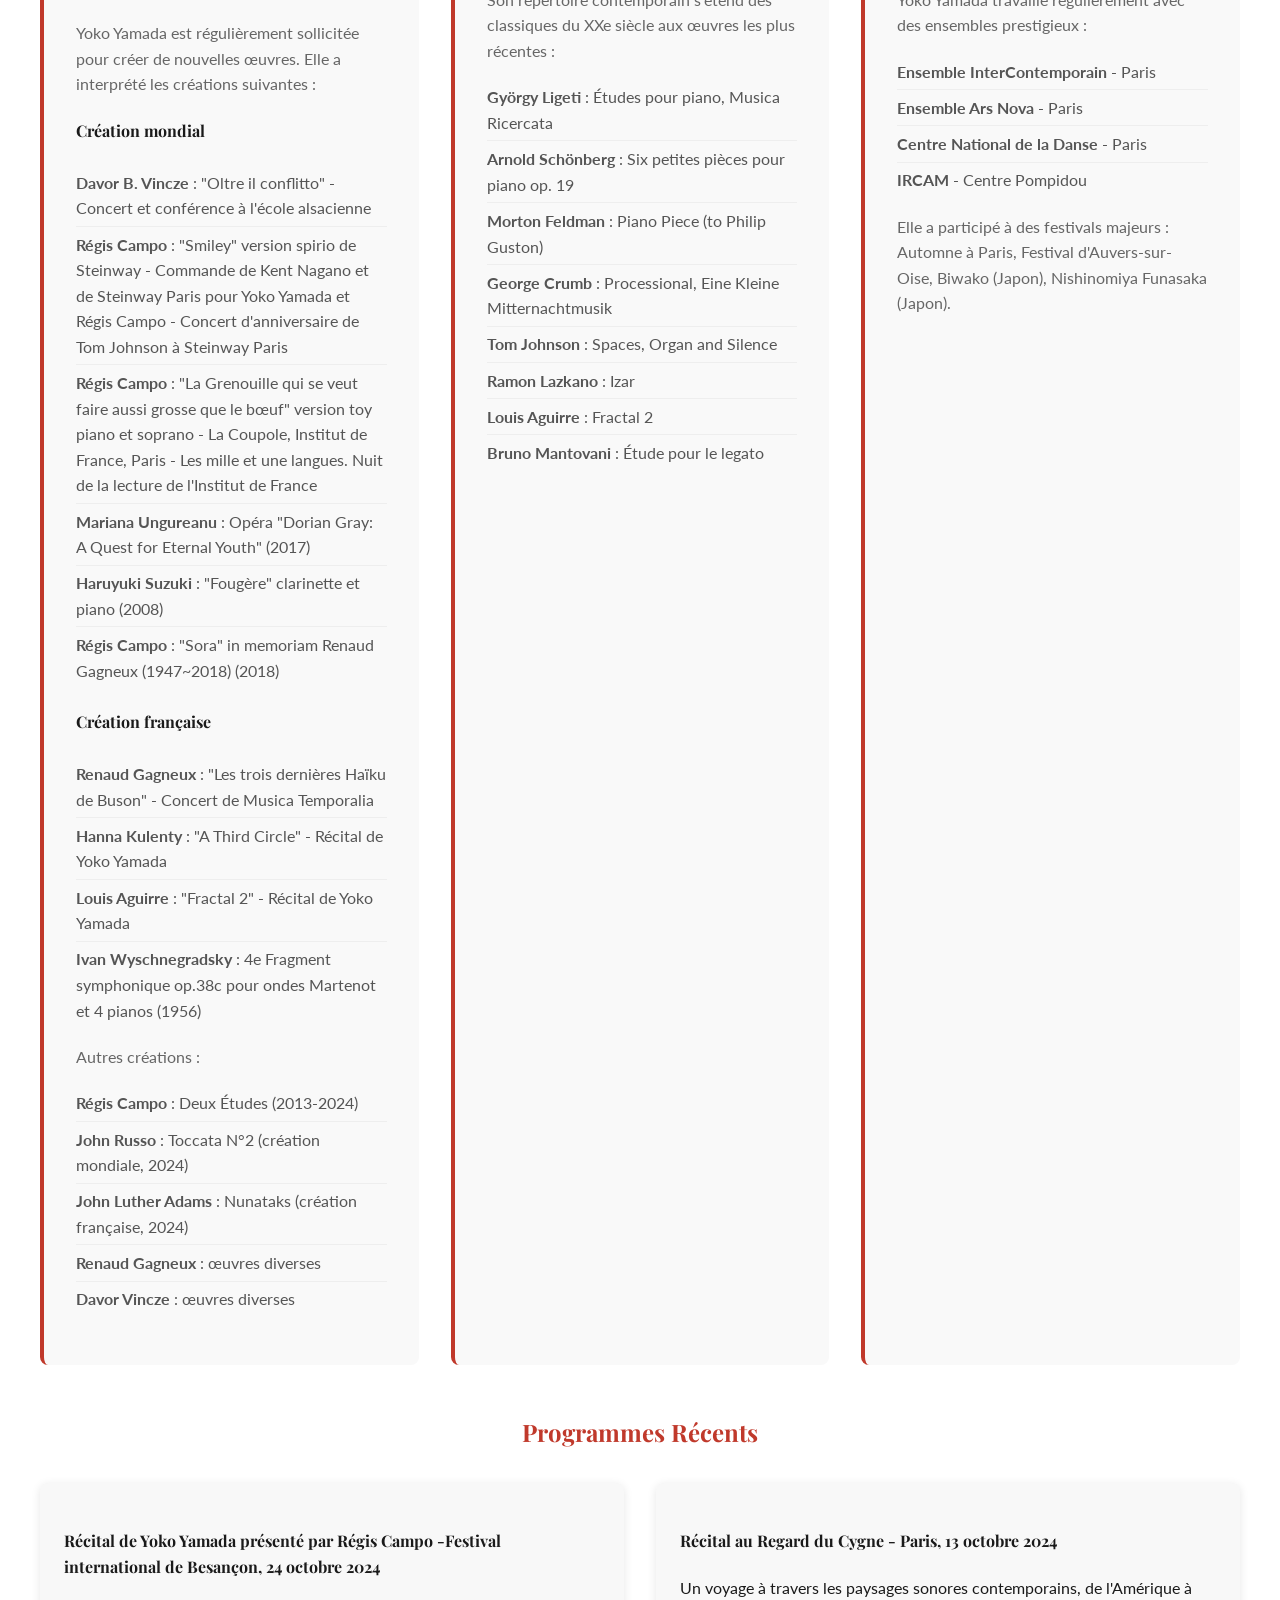
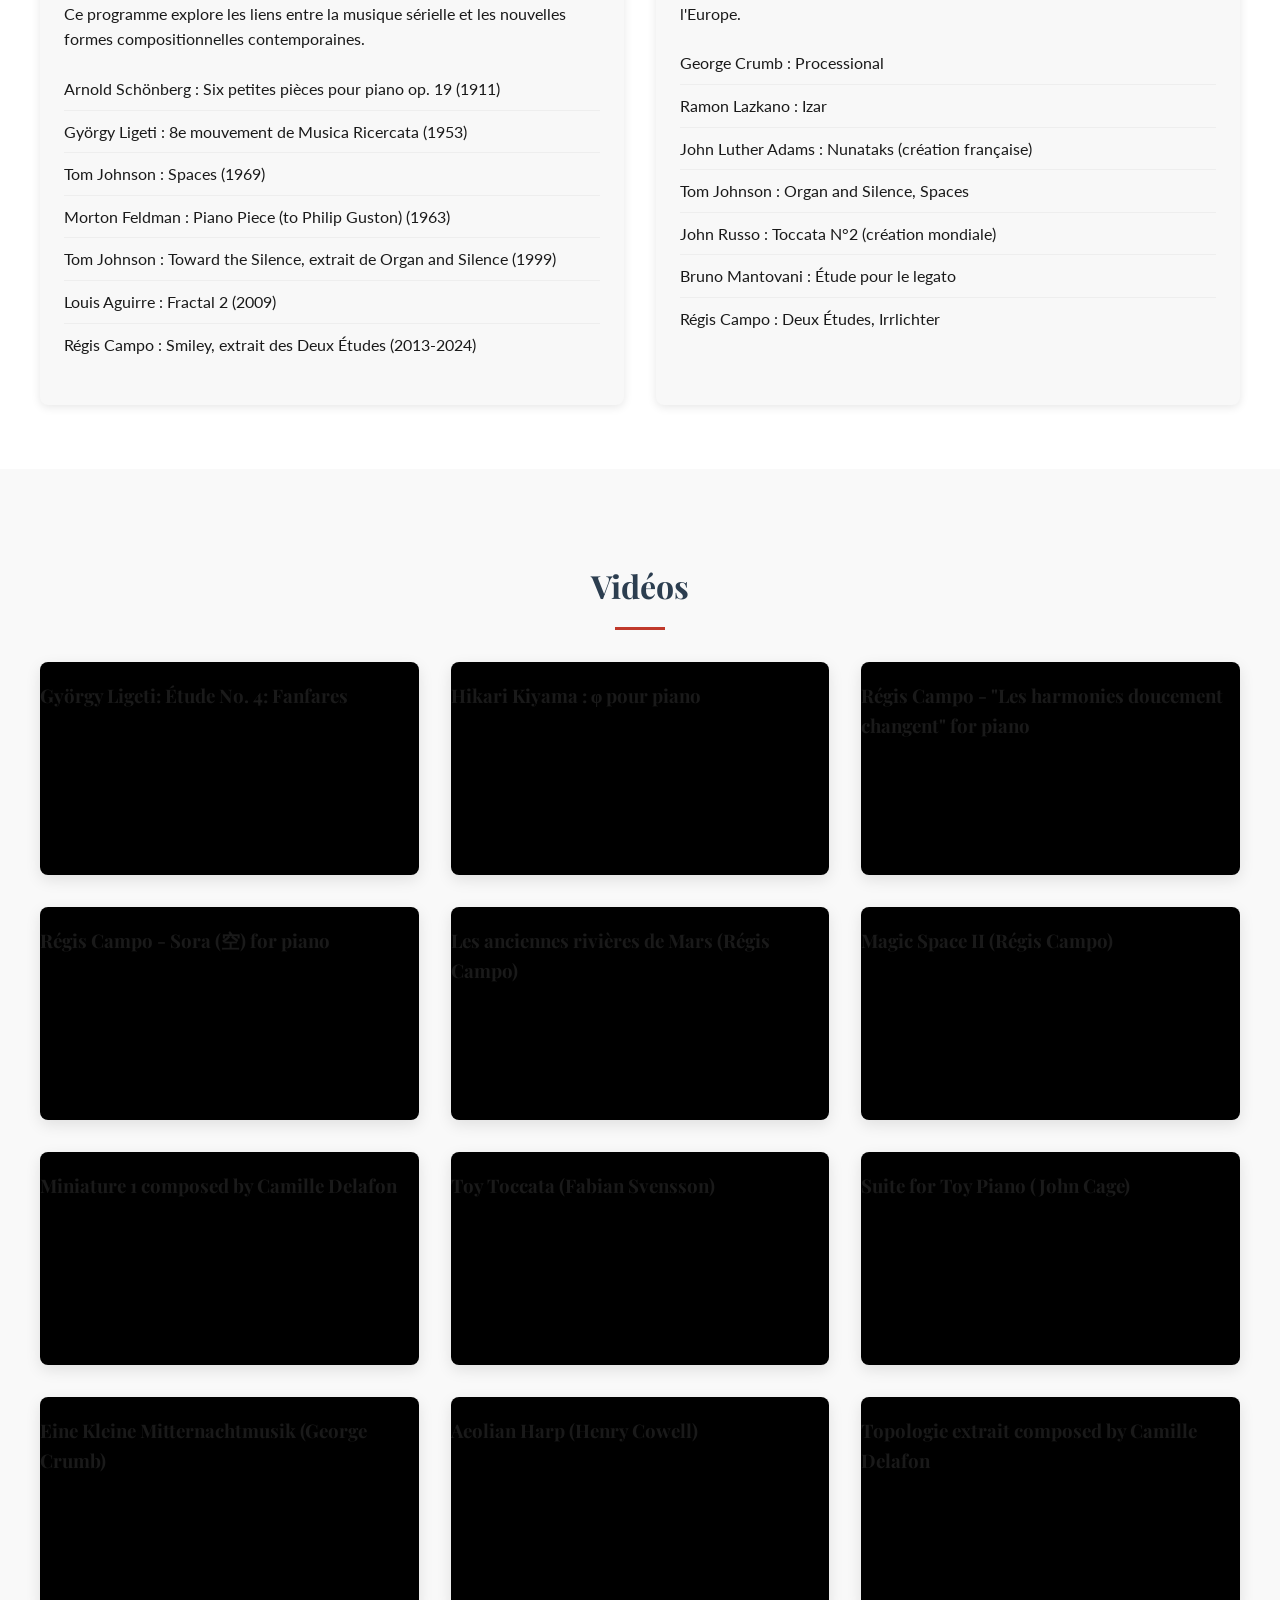
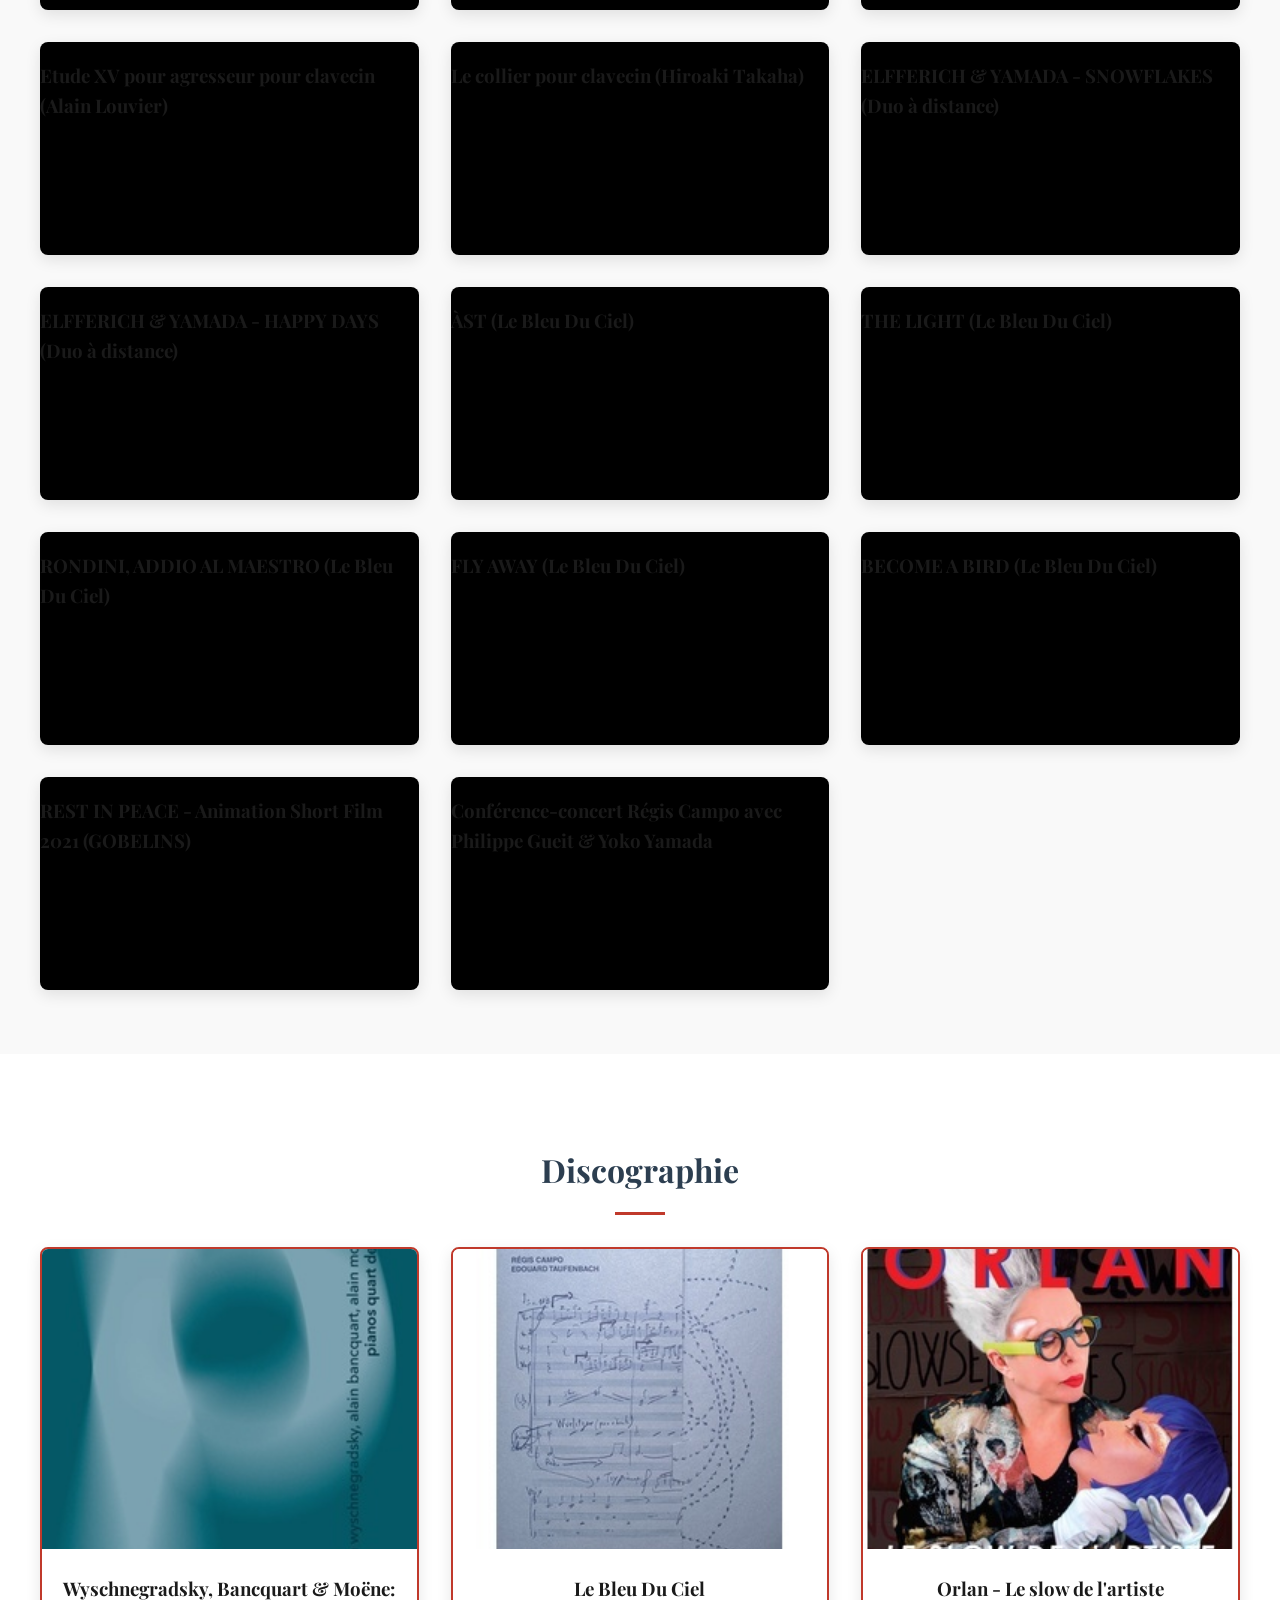
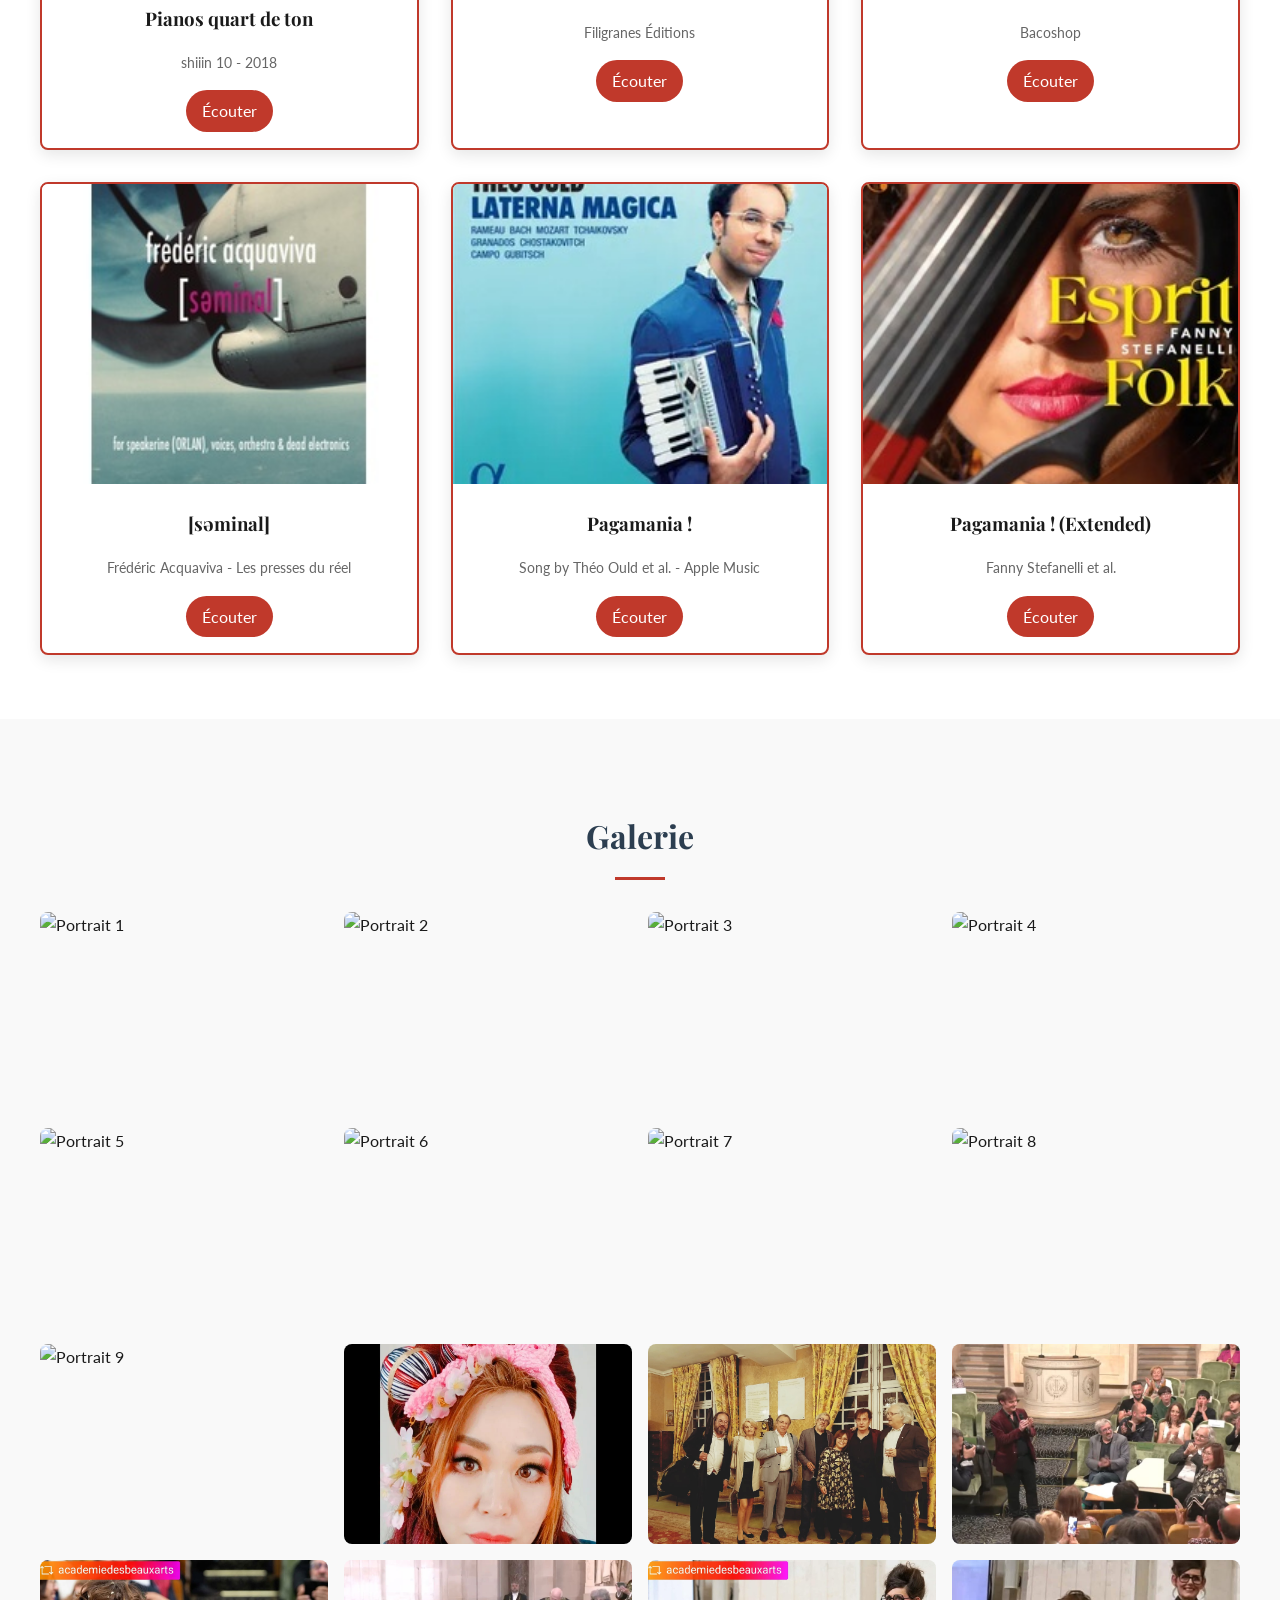
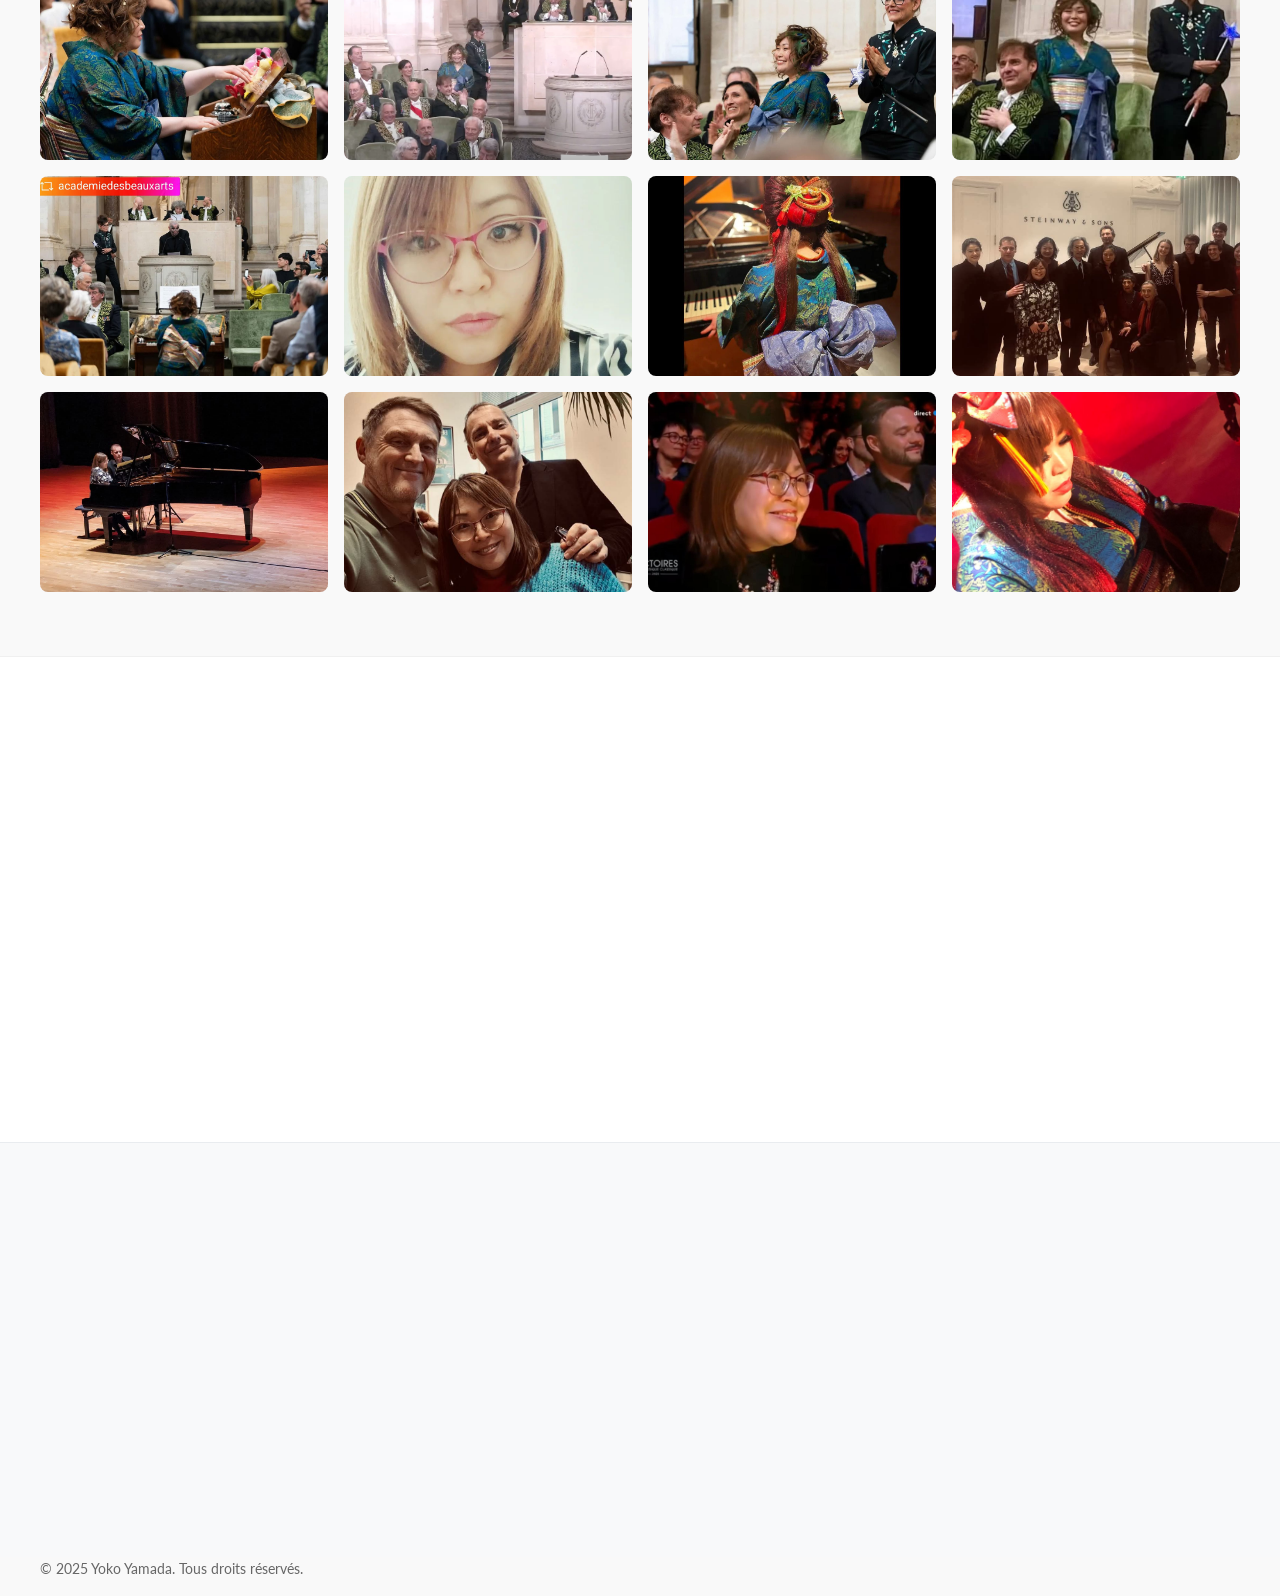
==== commit 7539bc0b: "correction programme-festival Besançon" ====
--- a/index.html
+++ b/index.html
@@ -133,7 +133,7 @@
                 <h3>Programmes Récents</h3>
                 <div class="concert-programs">
                     <div class="program">
-                        <h4>Récital présenté par Régis Campo - Besançon, 24 octobre 2024</h4>
+                        <h4>Récital de Yoko Yamada présenté par Régis Campo -Festival international de Besançon, 24 octobre 2024</h4>
                         <p>Ce programme explore les liens entre la musique sérielle et les nouvelles formes compositionnelles contemporaines.</p>
                         <ul>
                             <li>Arnold Schönberg : Six petites pièces pour piano op. 19 (1911)</li>
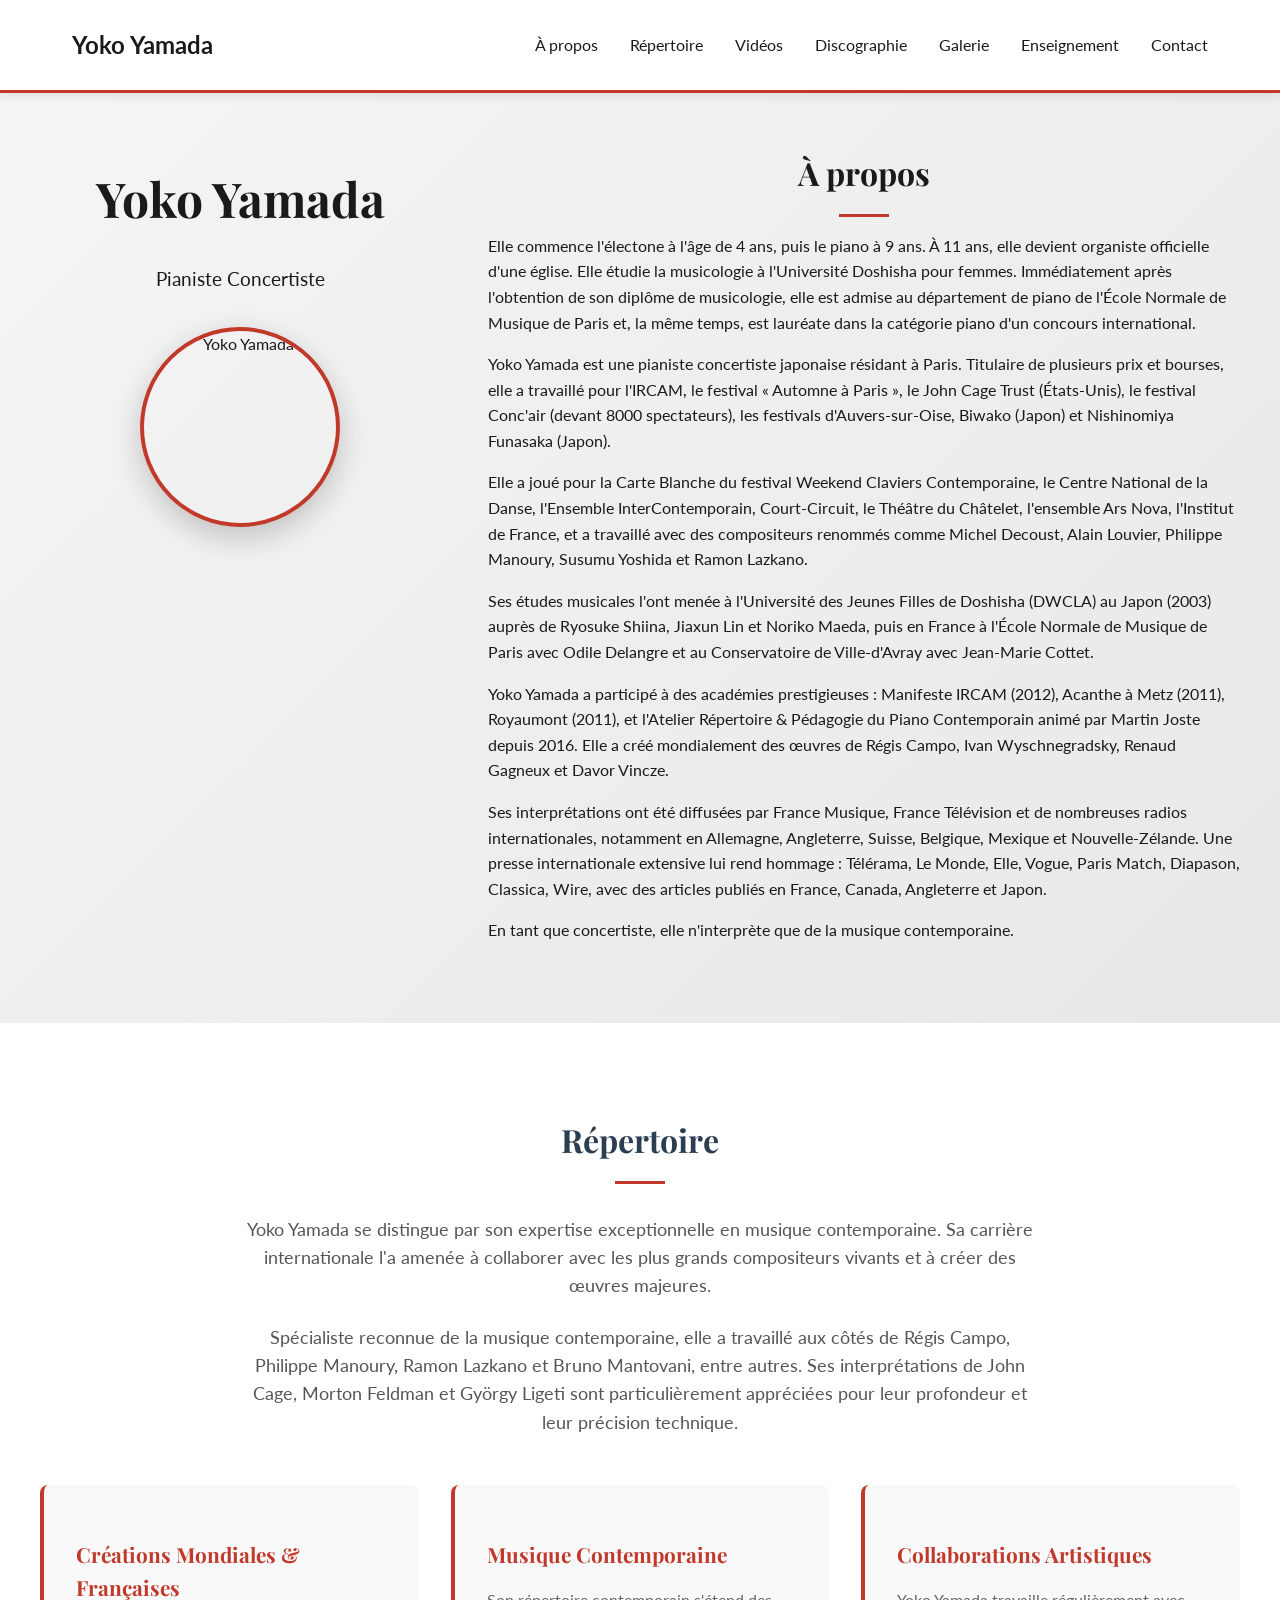
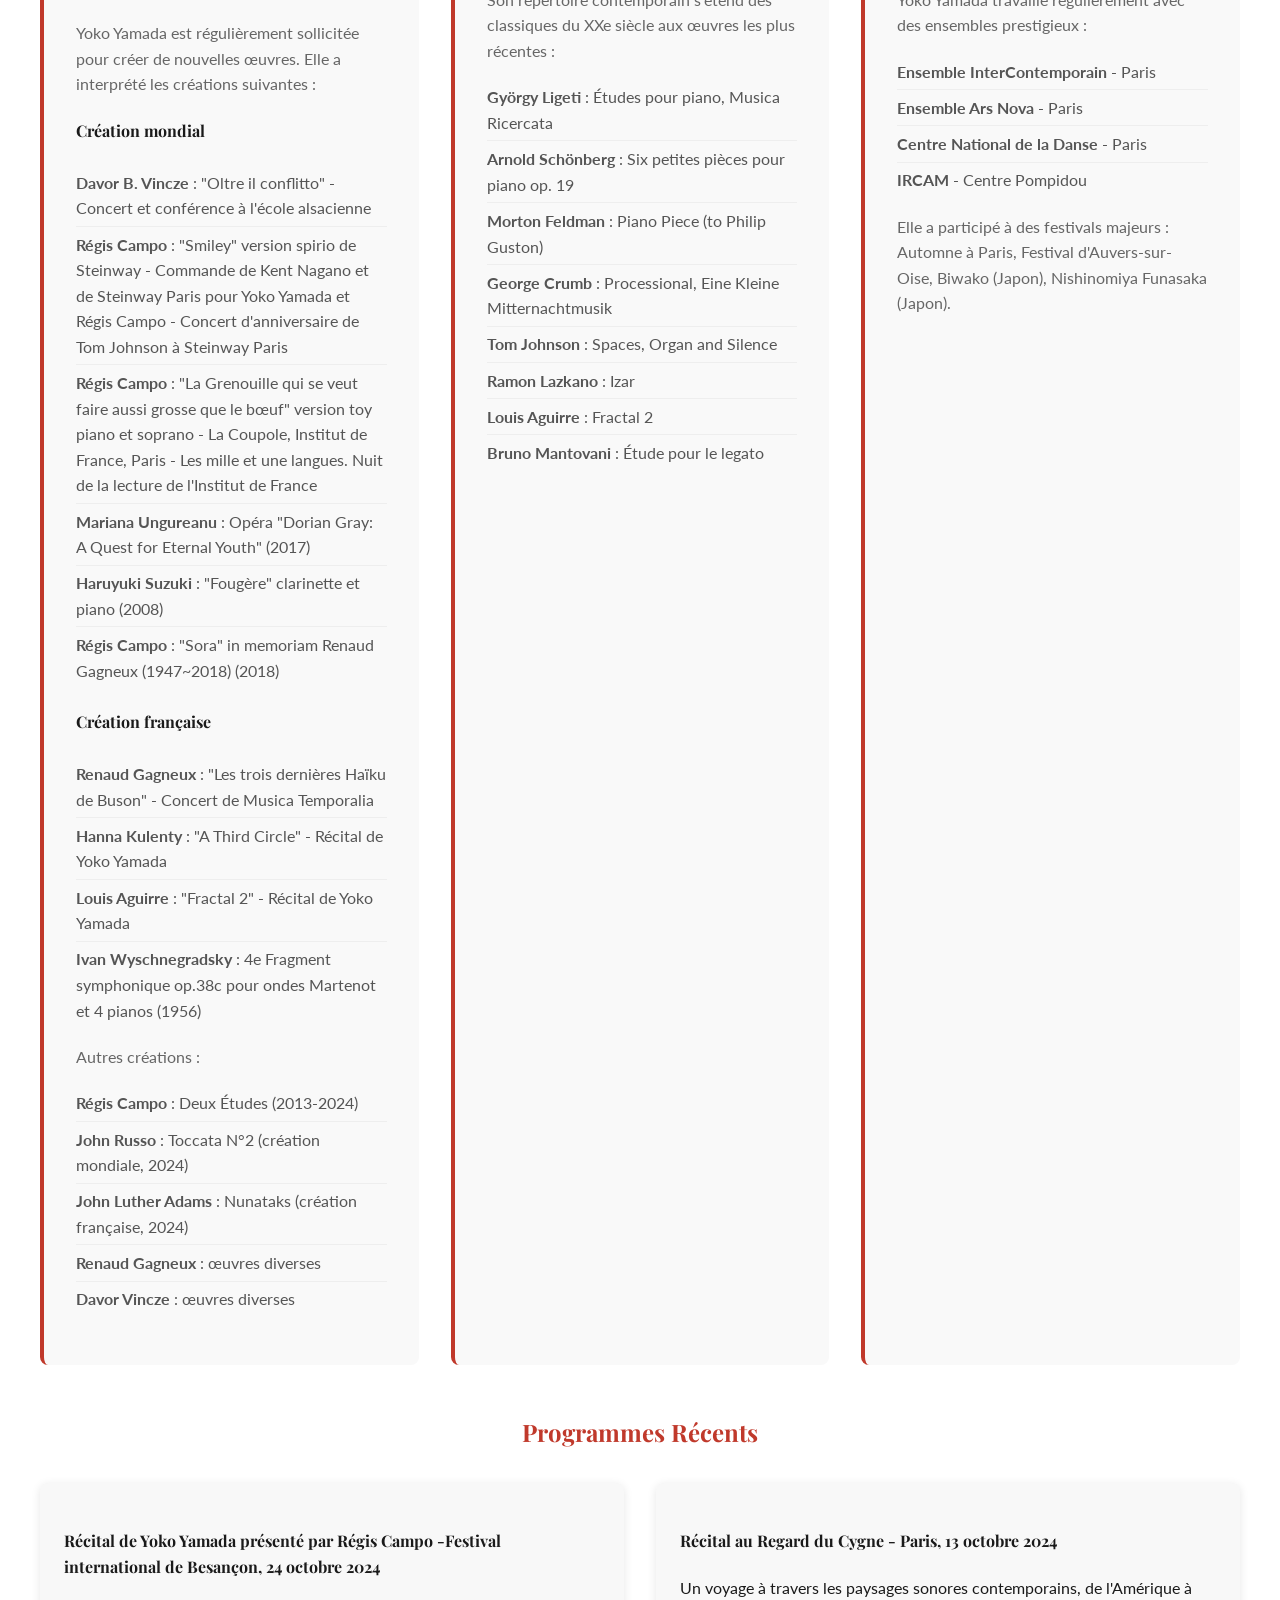
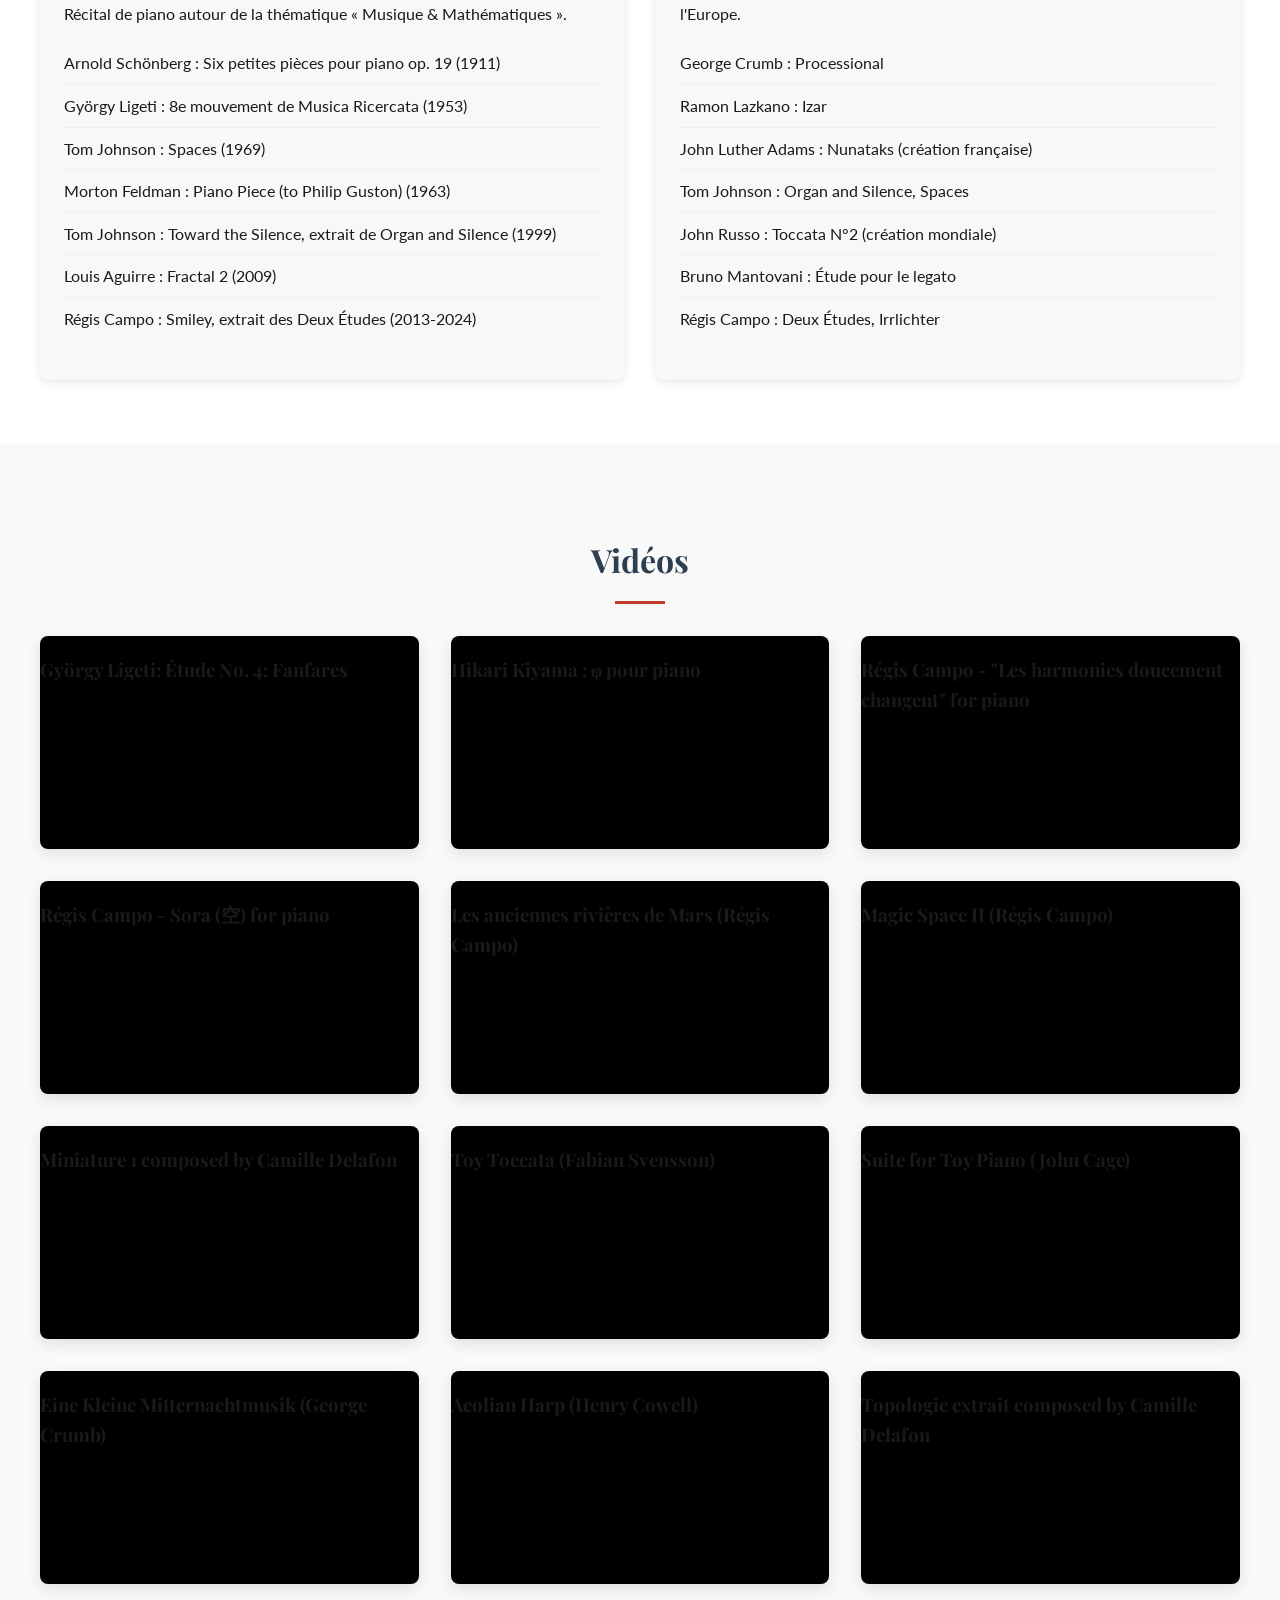
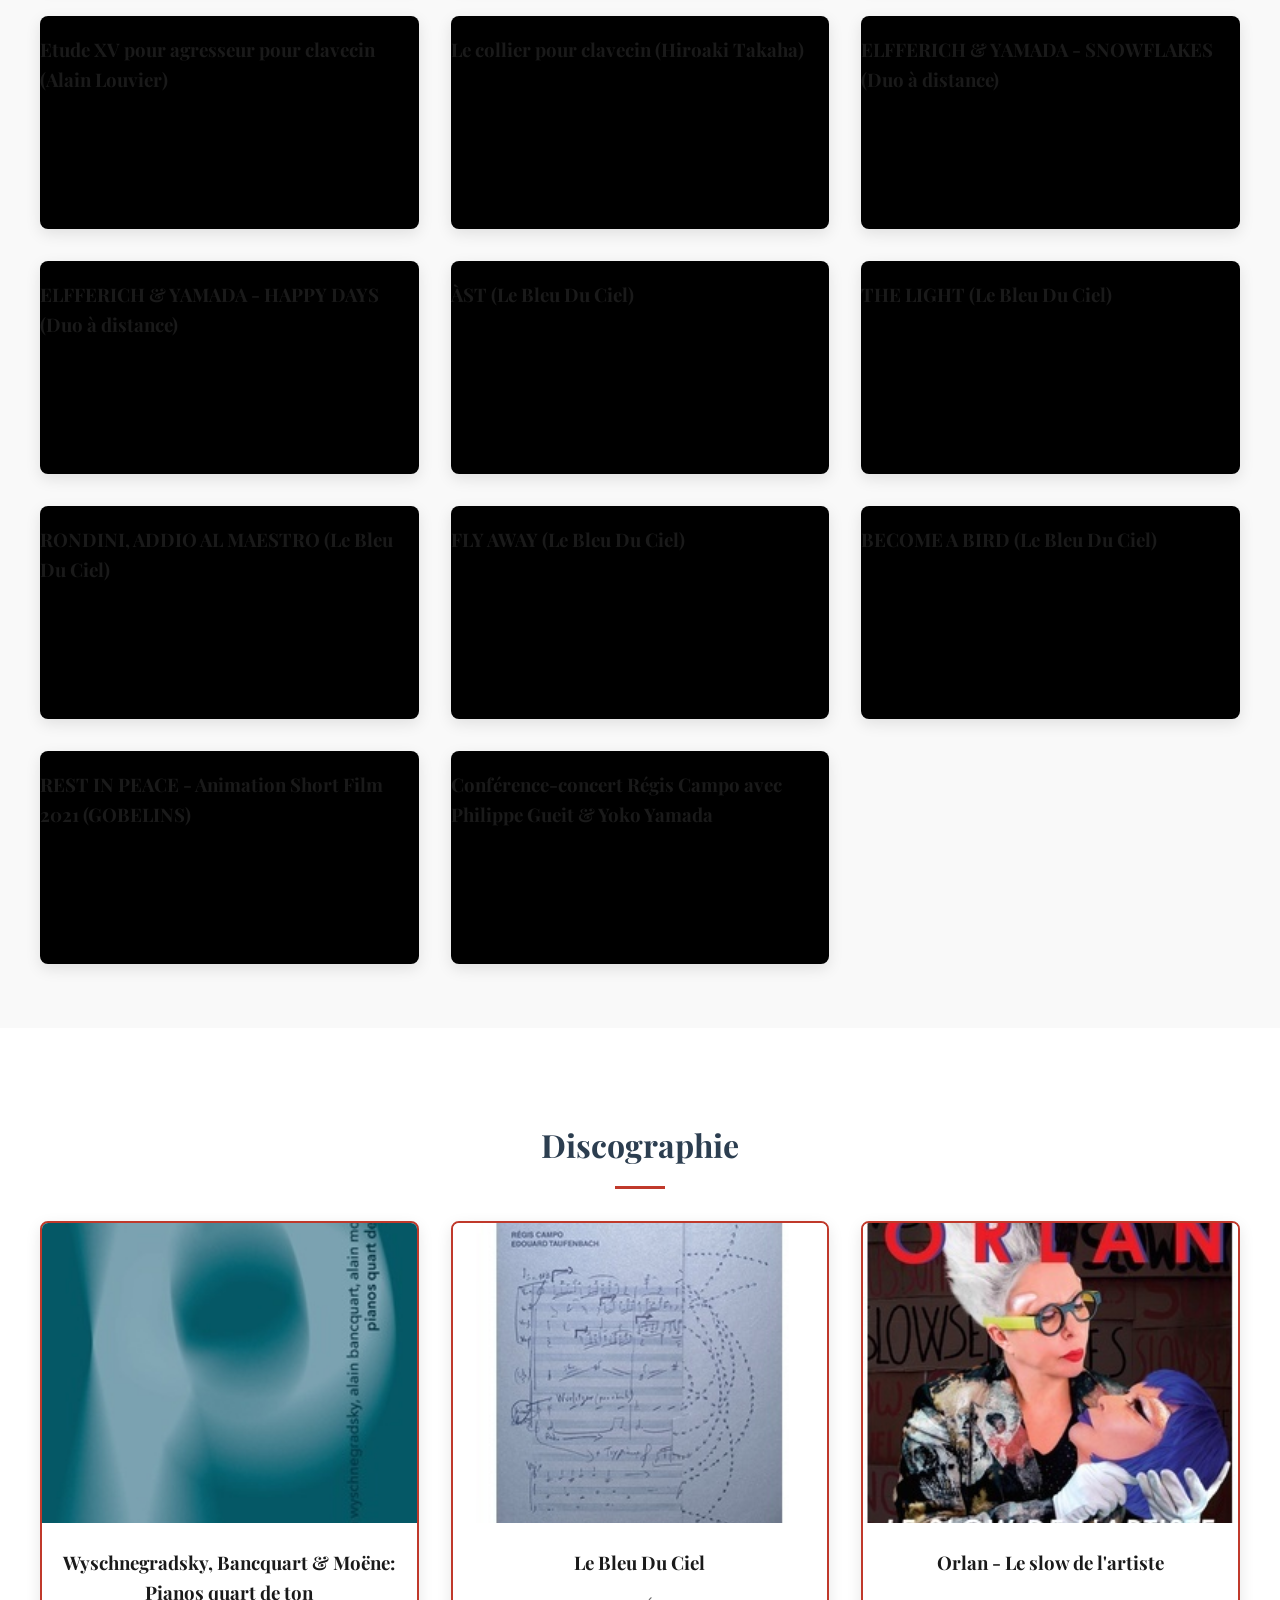
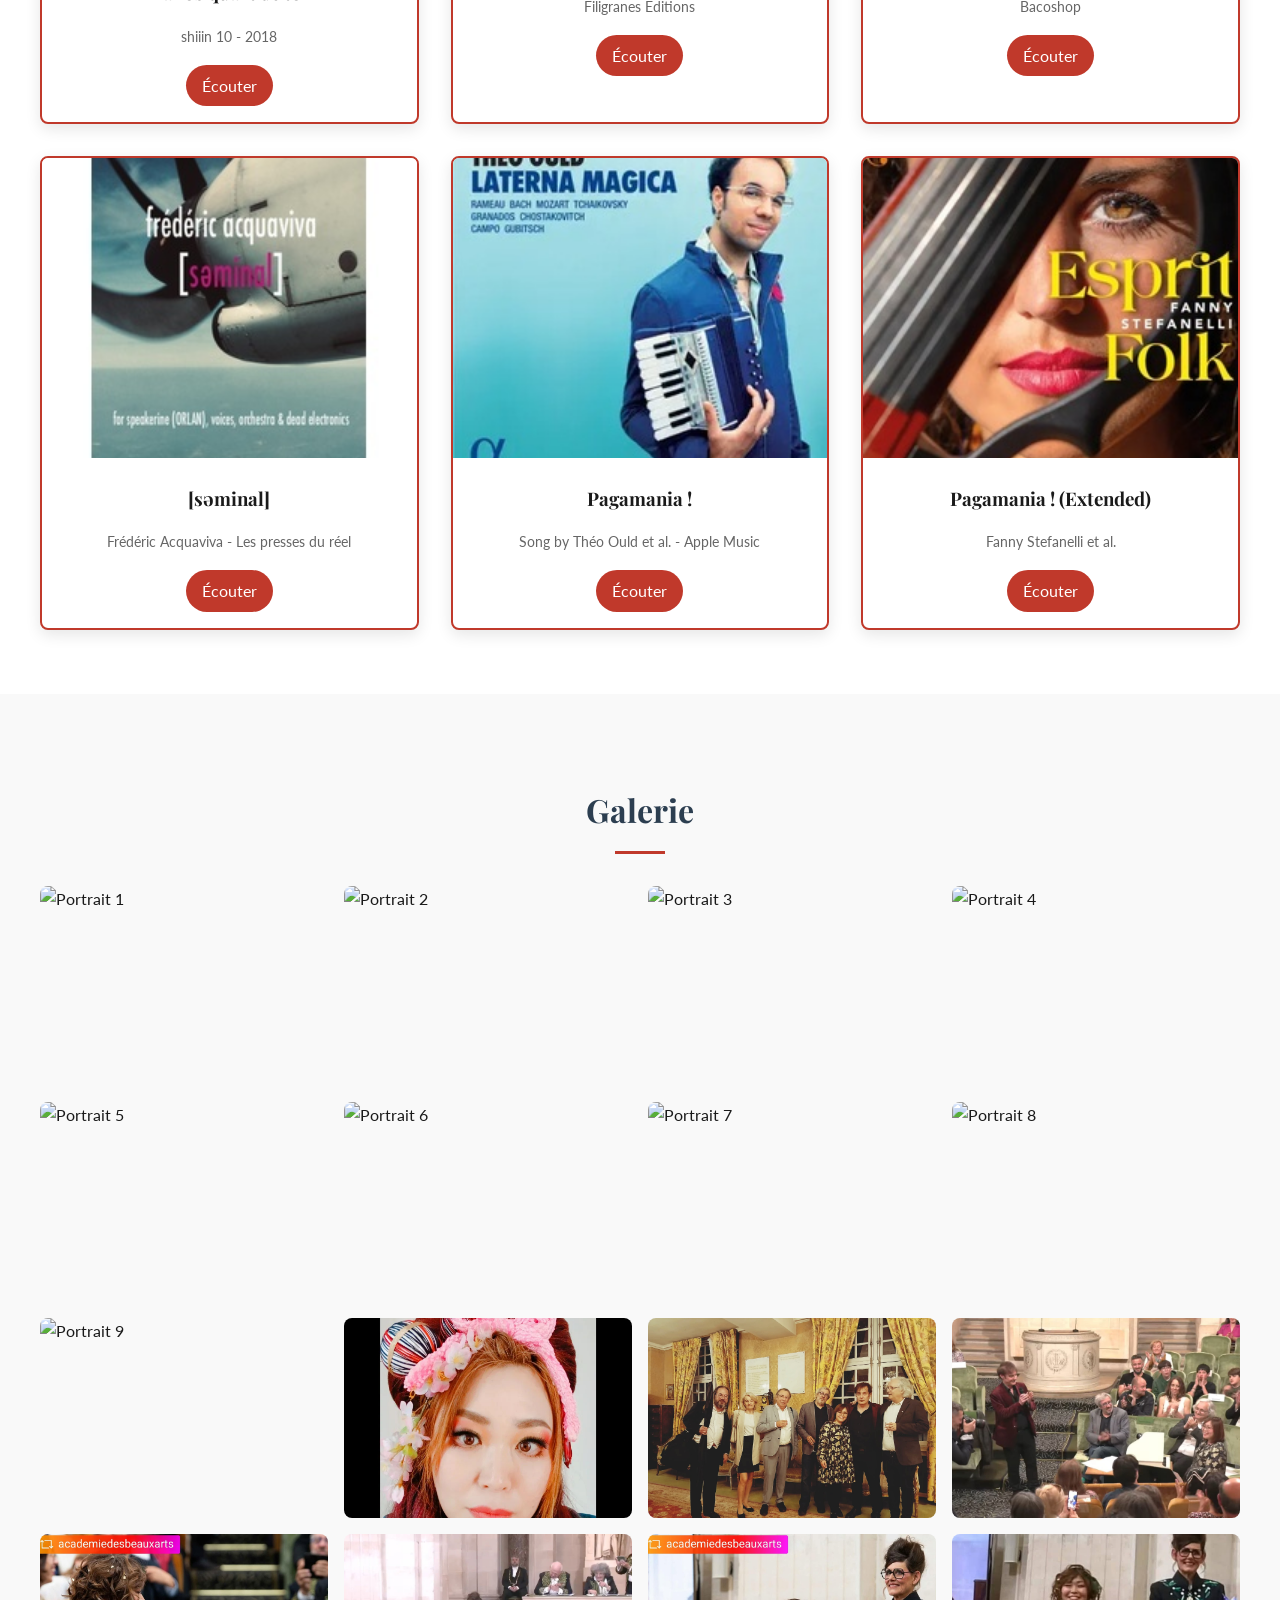
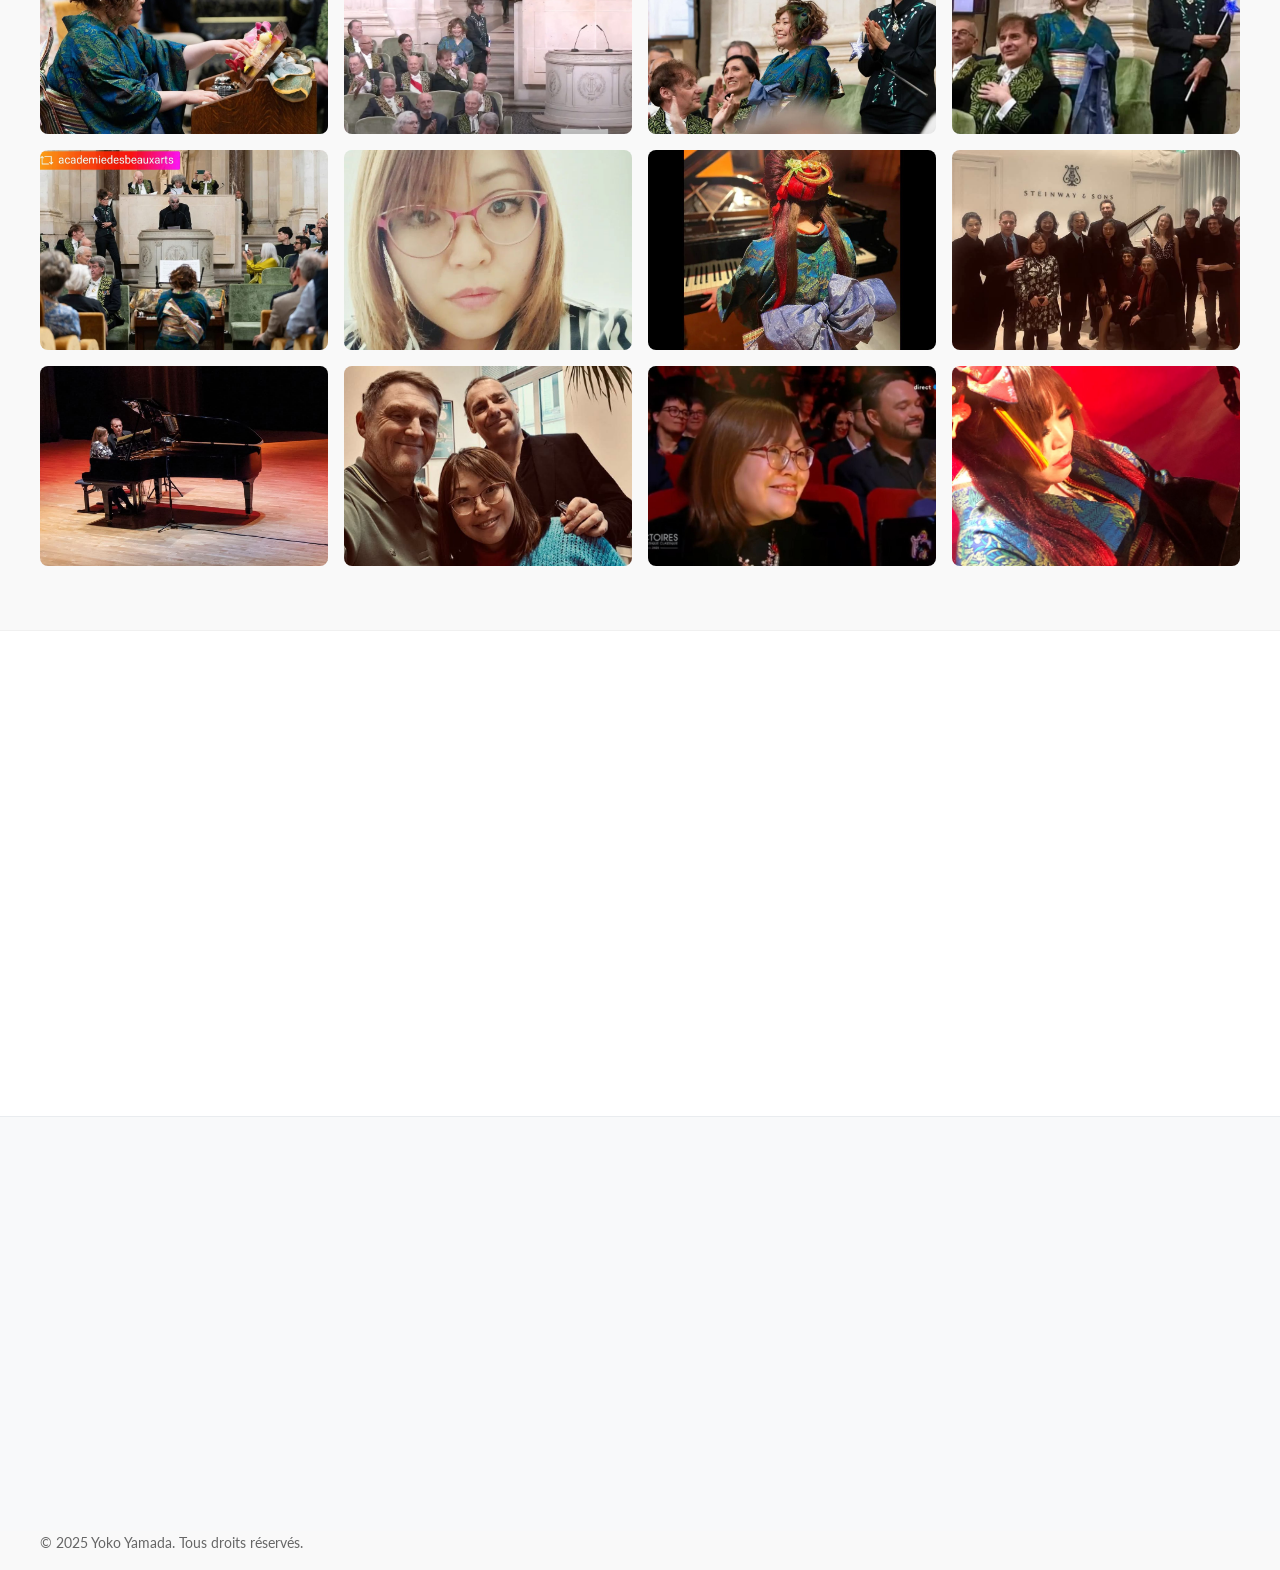
==== commit a7891f83: "correction du text du récital de besançon" ====
--- a/index.html
+++ b/index.html
@@ -134,7 +134,7 @@
                 <div class="concert-programs">
                     <div class="program">
                         <h4>Récital de Yoko Yamada présenté par Régis Campo -Festival international de Besançon, 24 octobre 2024</h4>
-                        <p>Ce programme explore les liens entre la musique sérielle et les nouvelles formes compositionnelles contemporaines.</p>
+                        <p>Récital de piano autour de la thématique « Musique & Mathématiques ».</p>
                         <ul>
                             <li>Arnold Schönberg : Six petites pièces pour piano op. 19 (1911)</li>
                             <li>György Ligeti : 8e mouvement de Musica Ricercata (1953)</li>
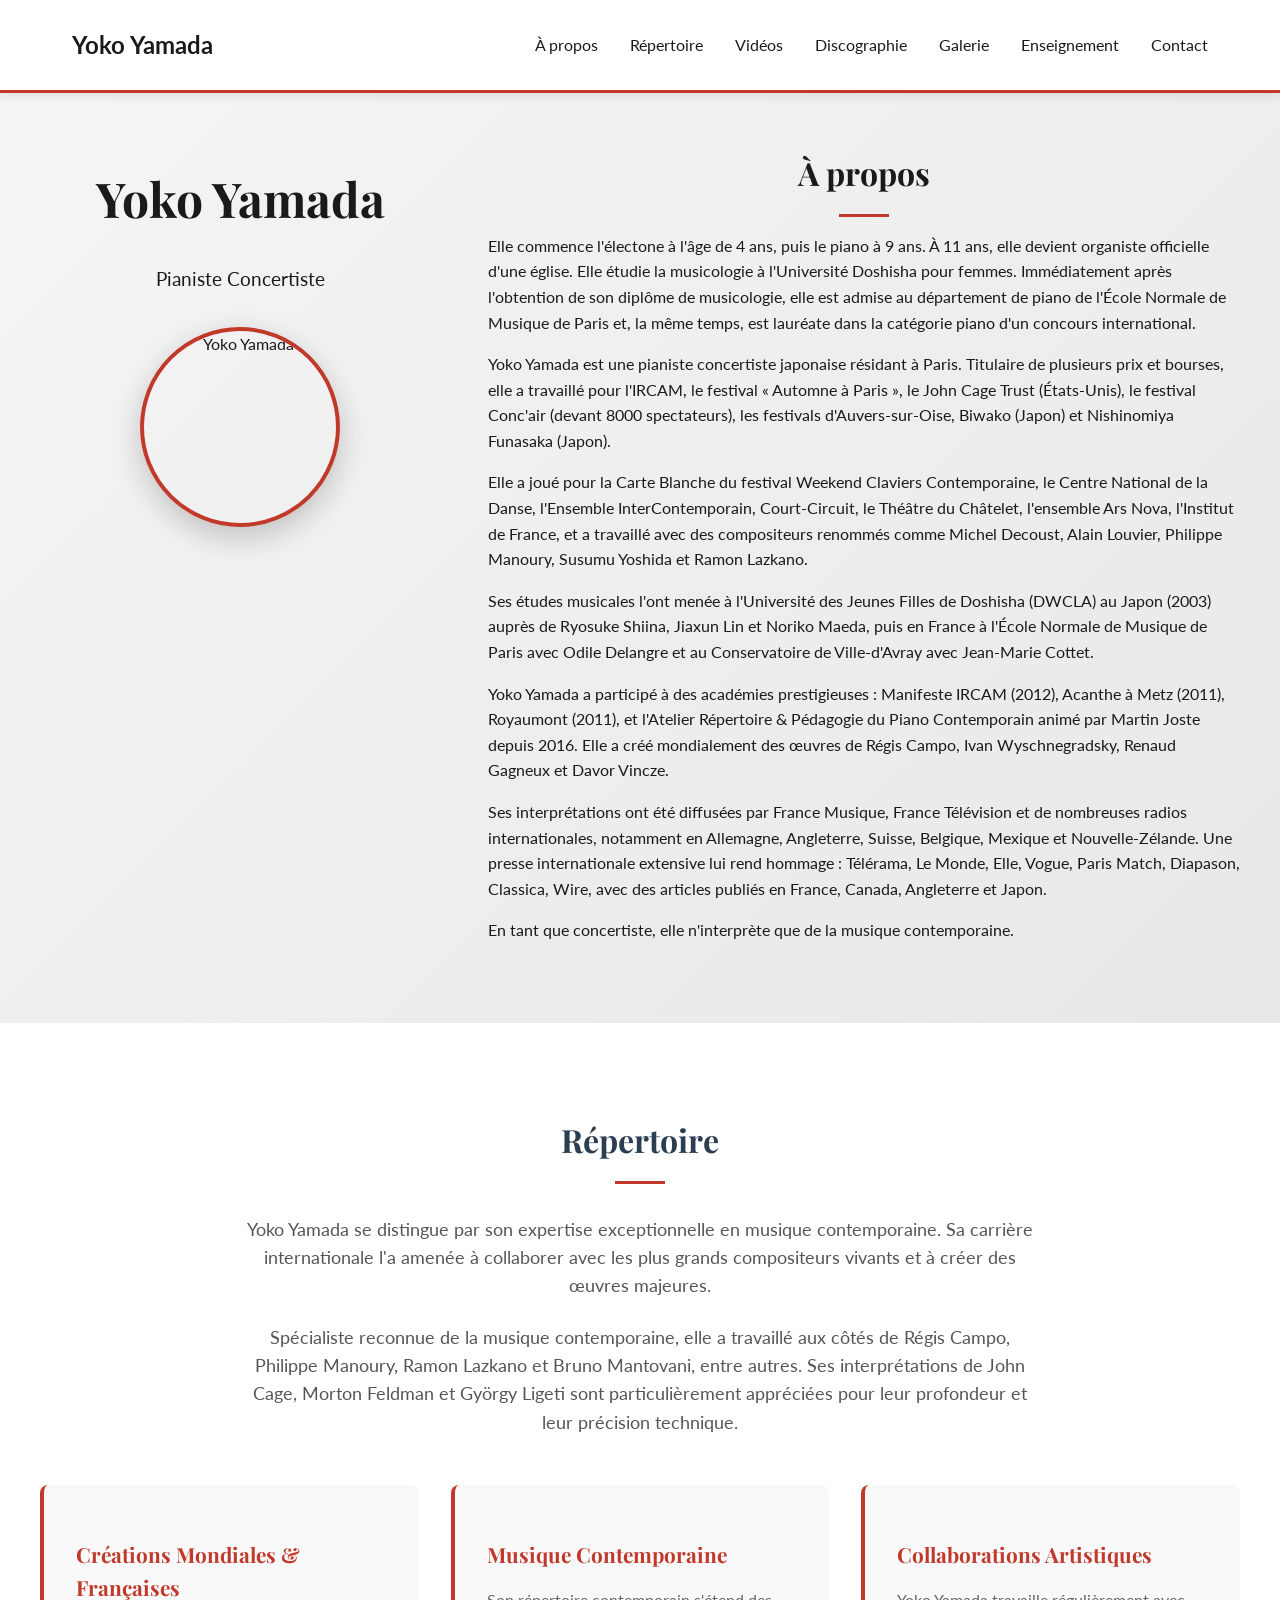
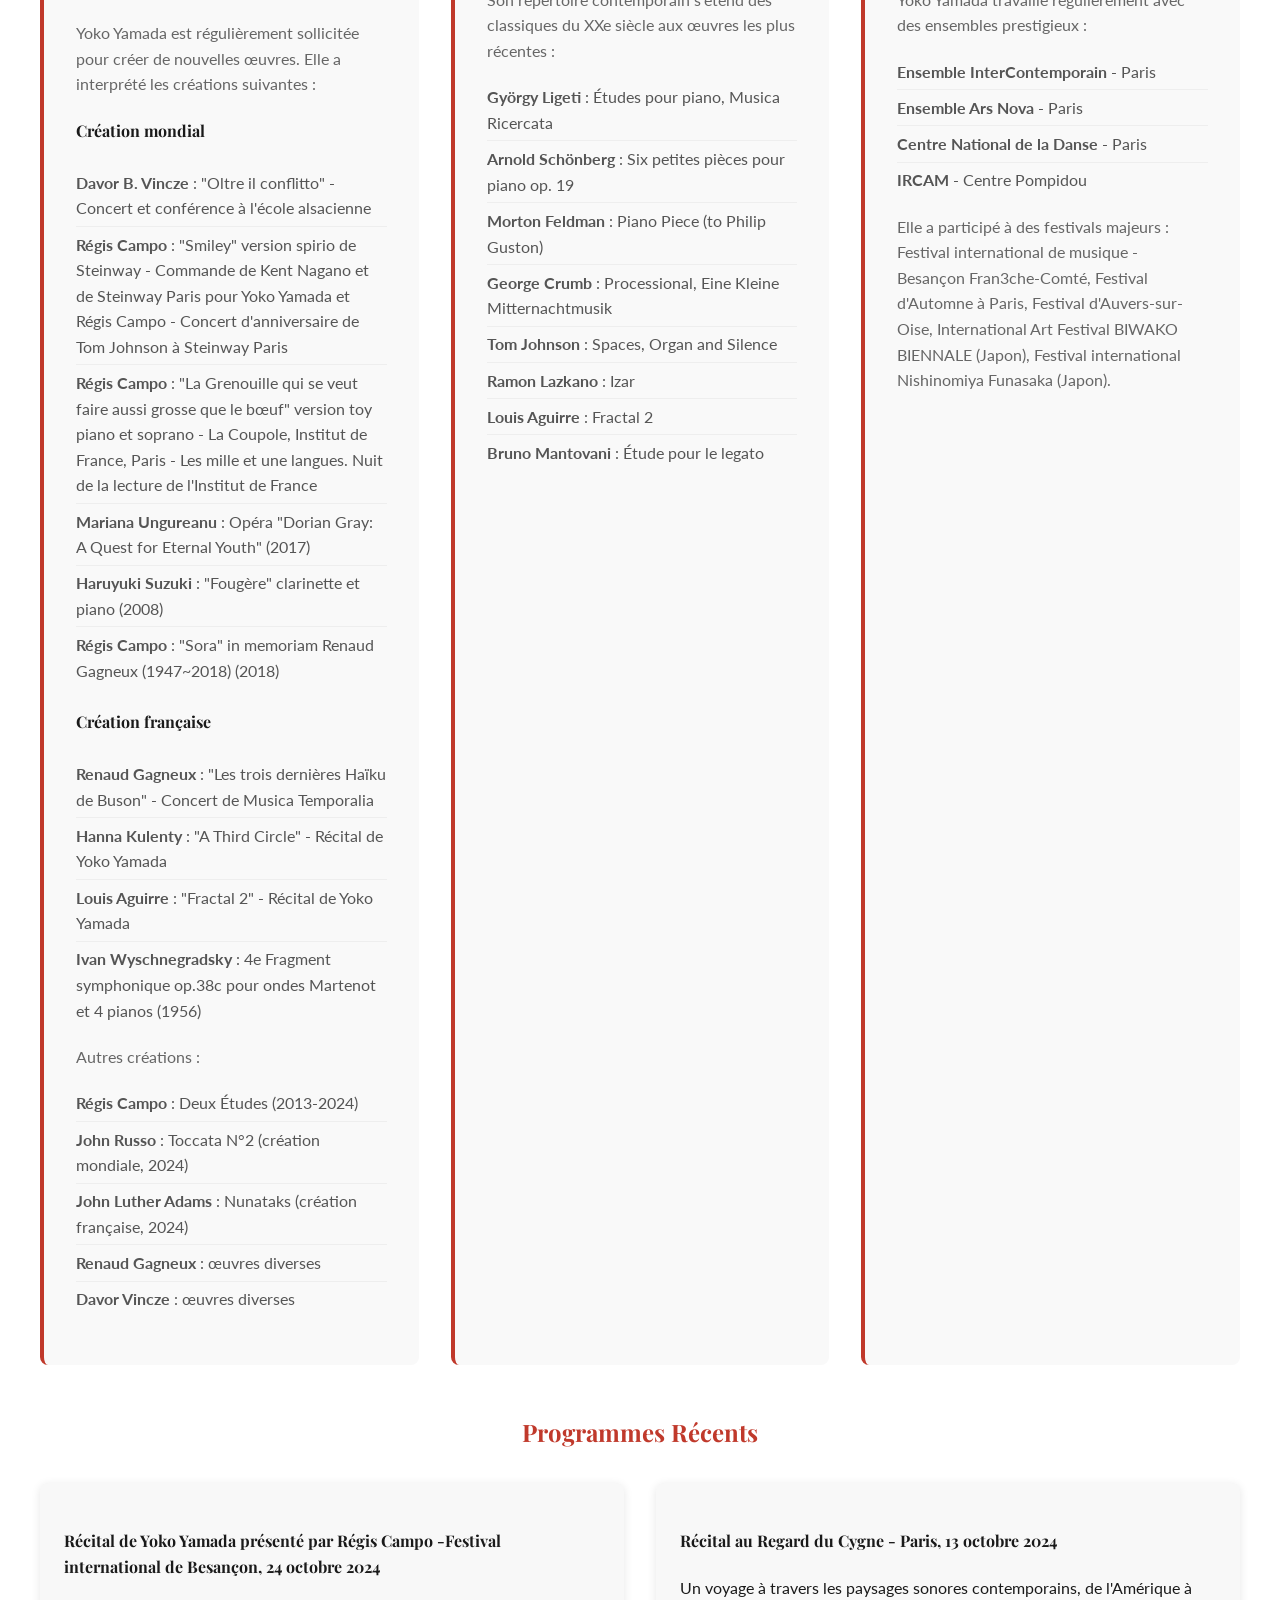
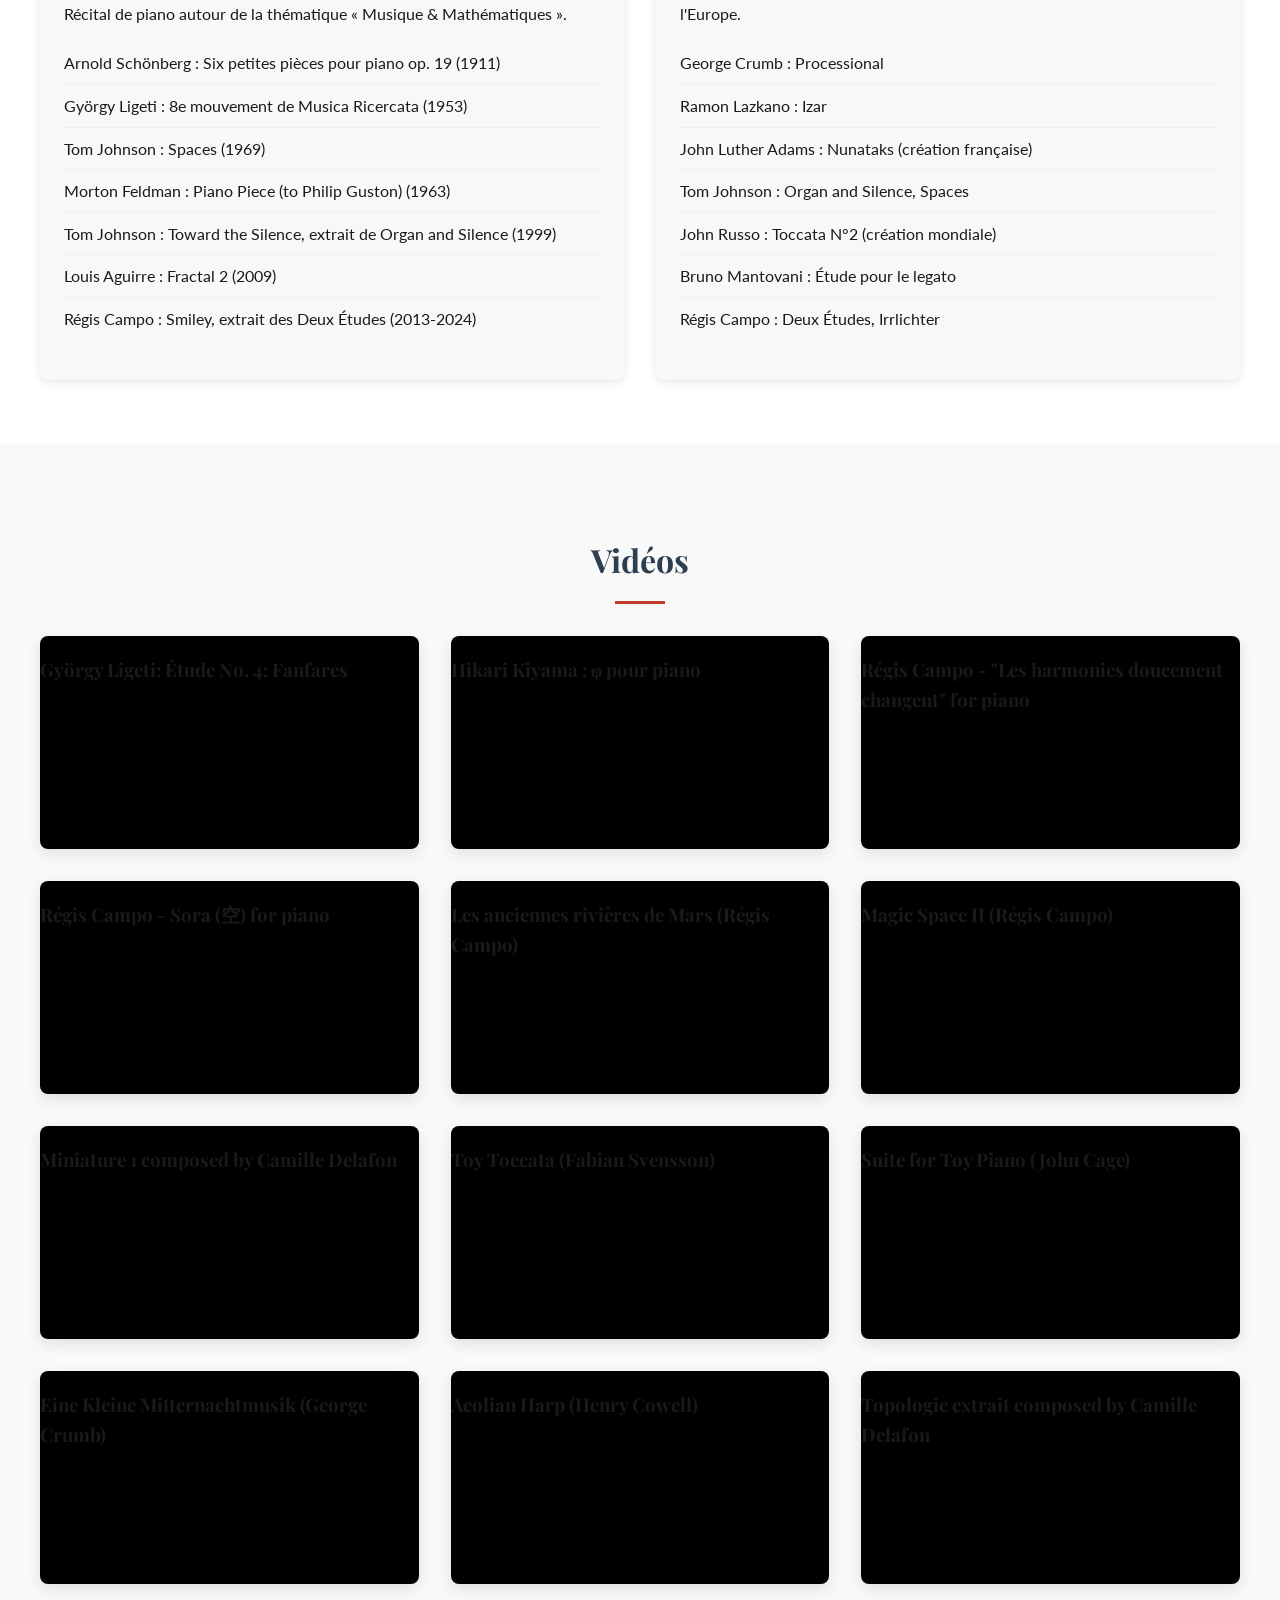
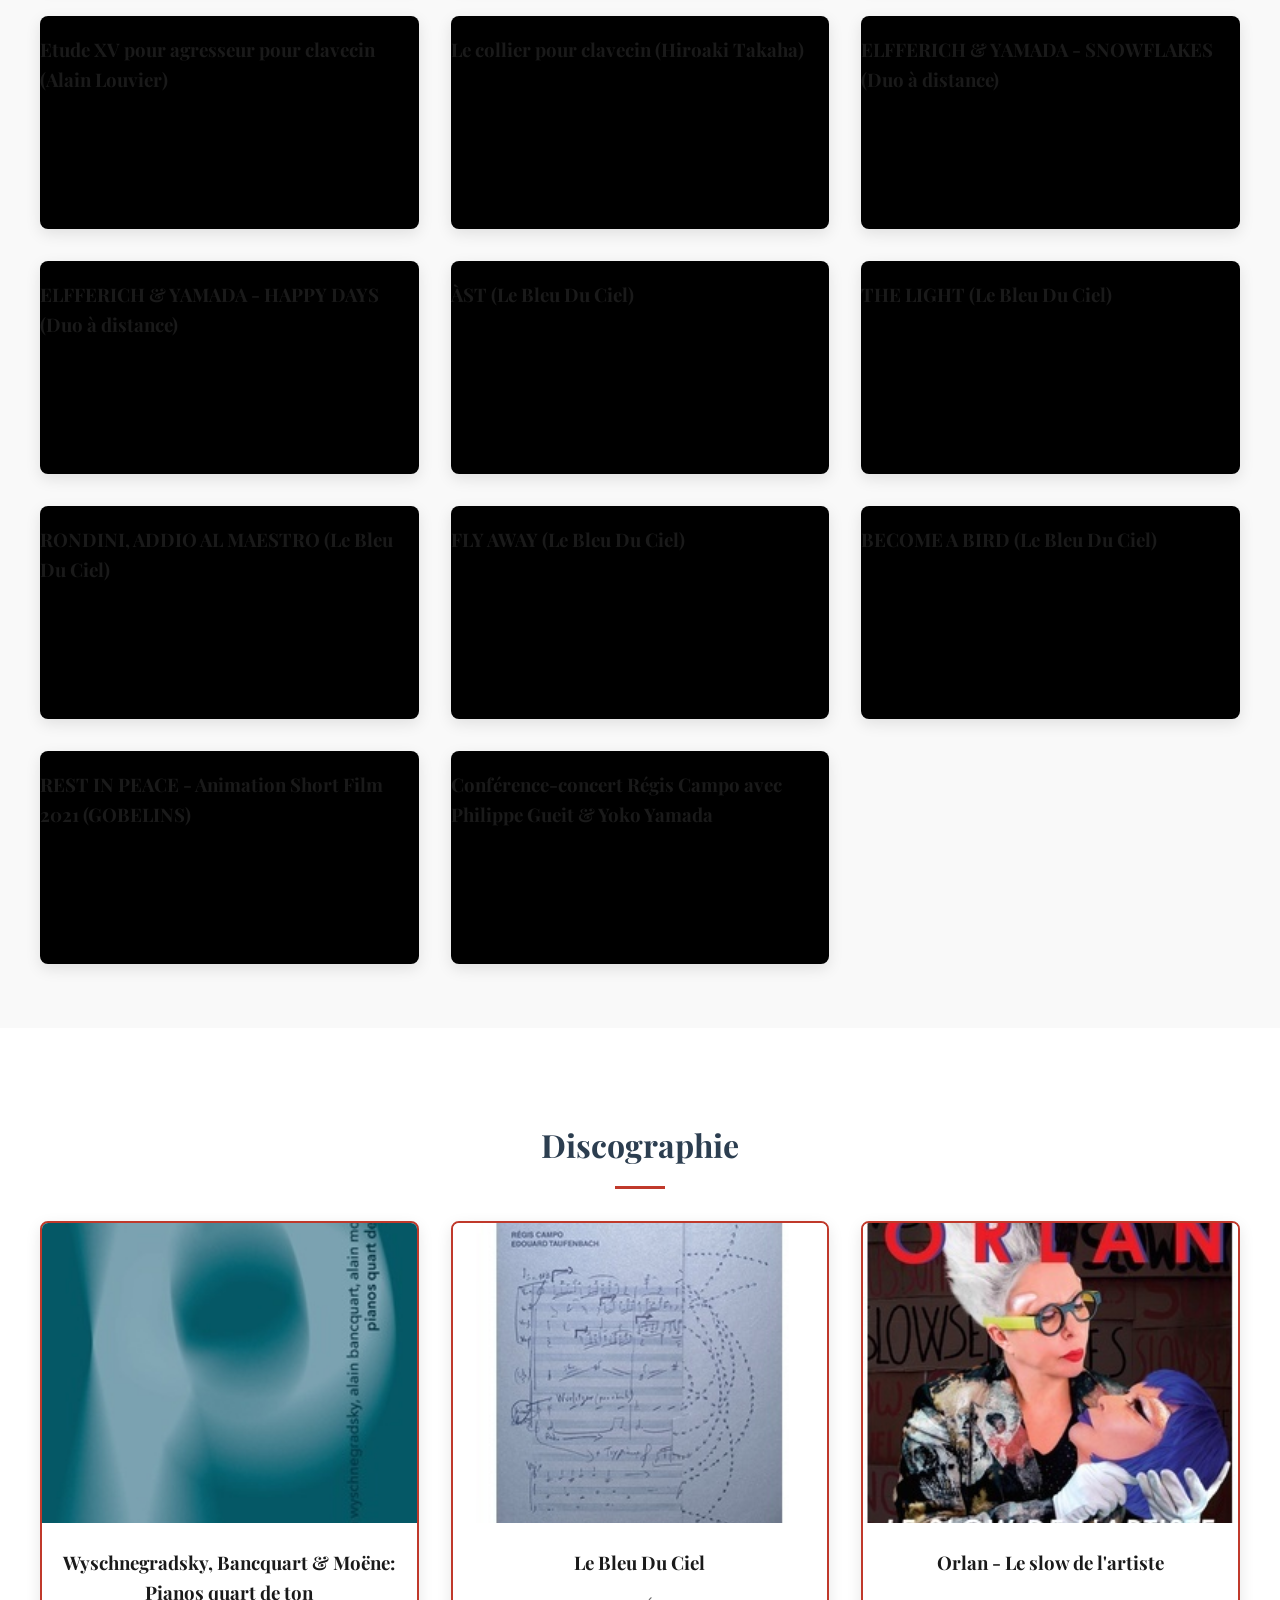
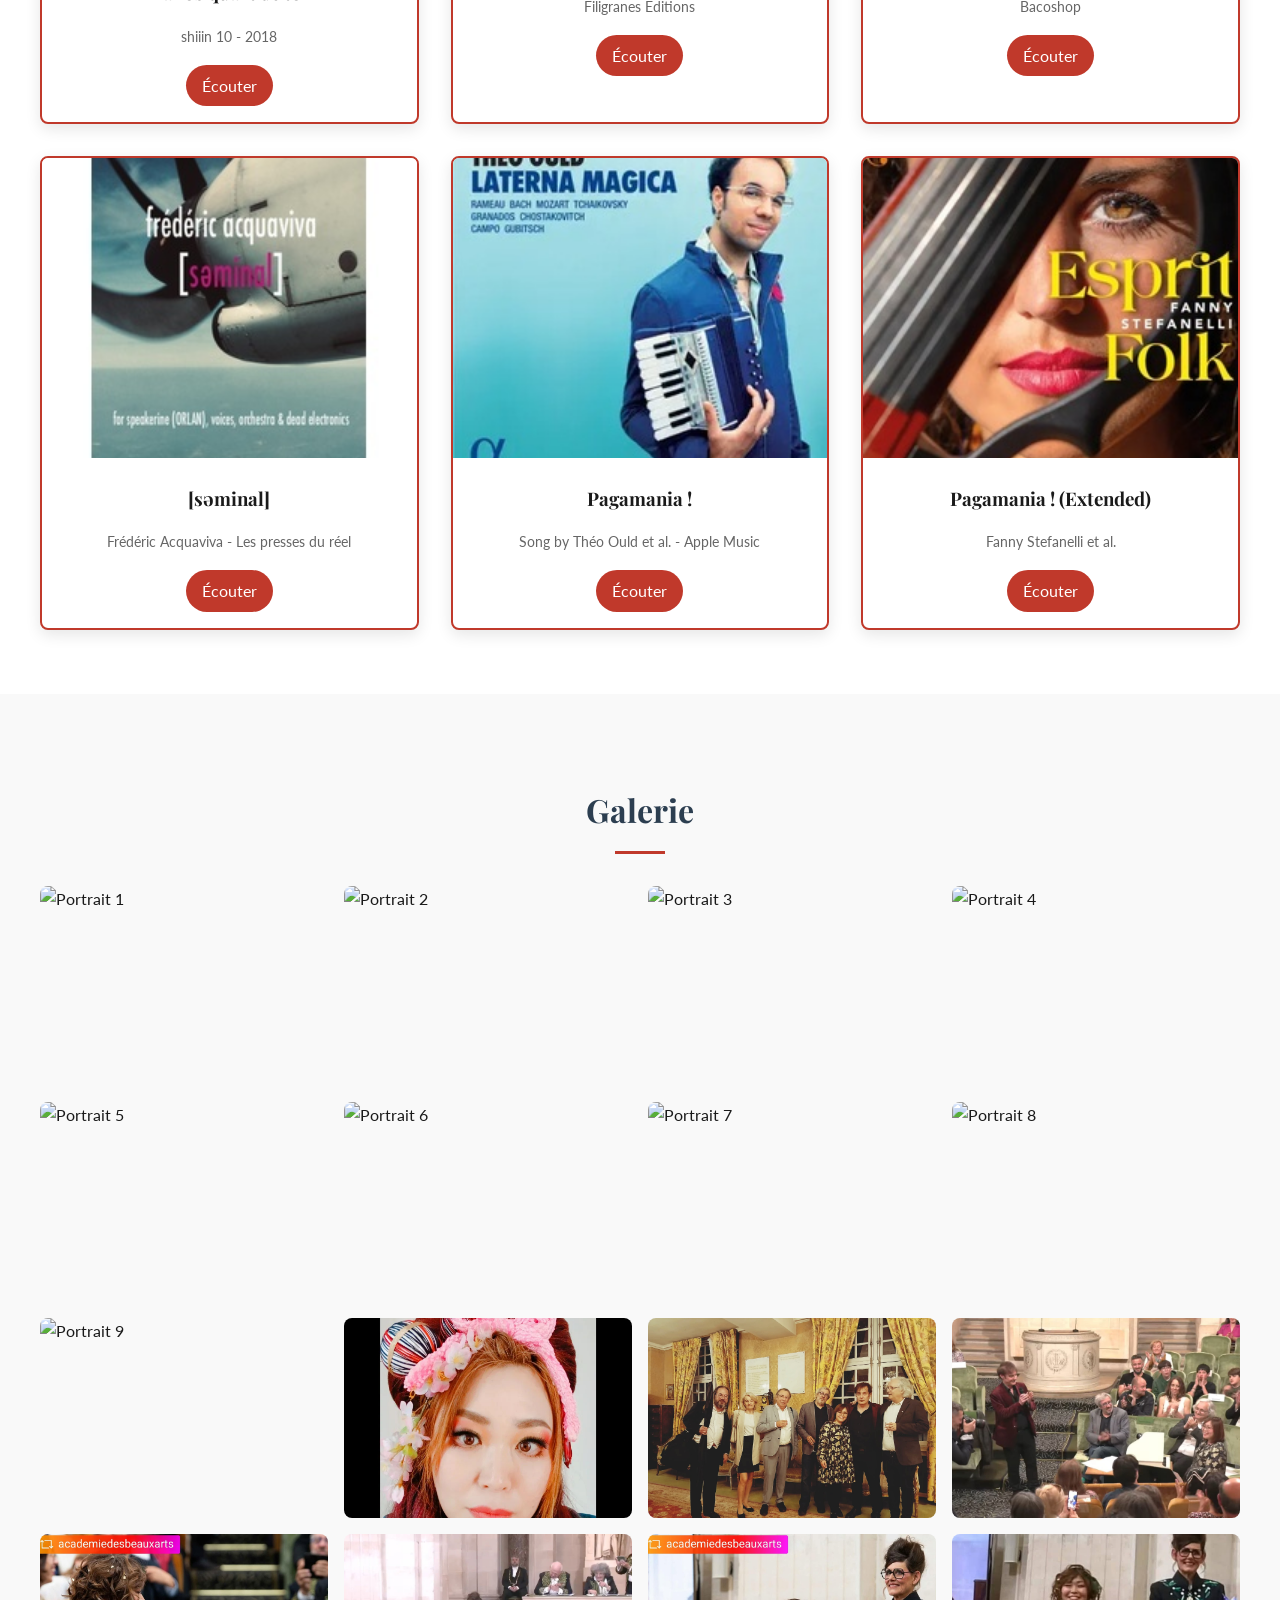
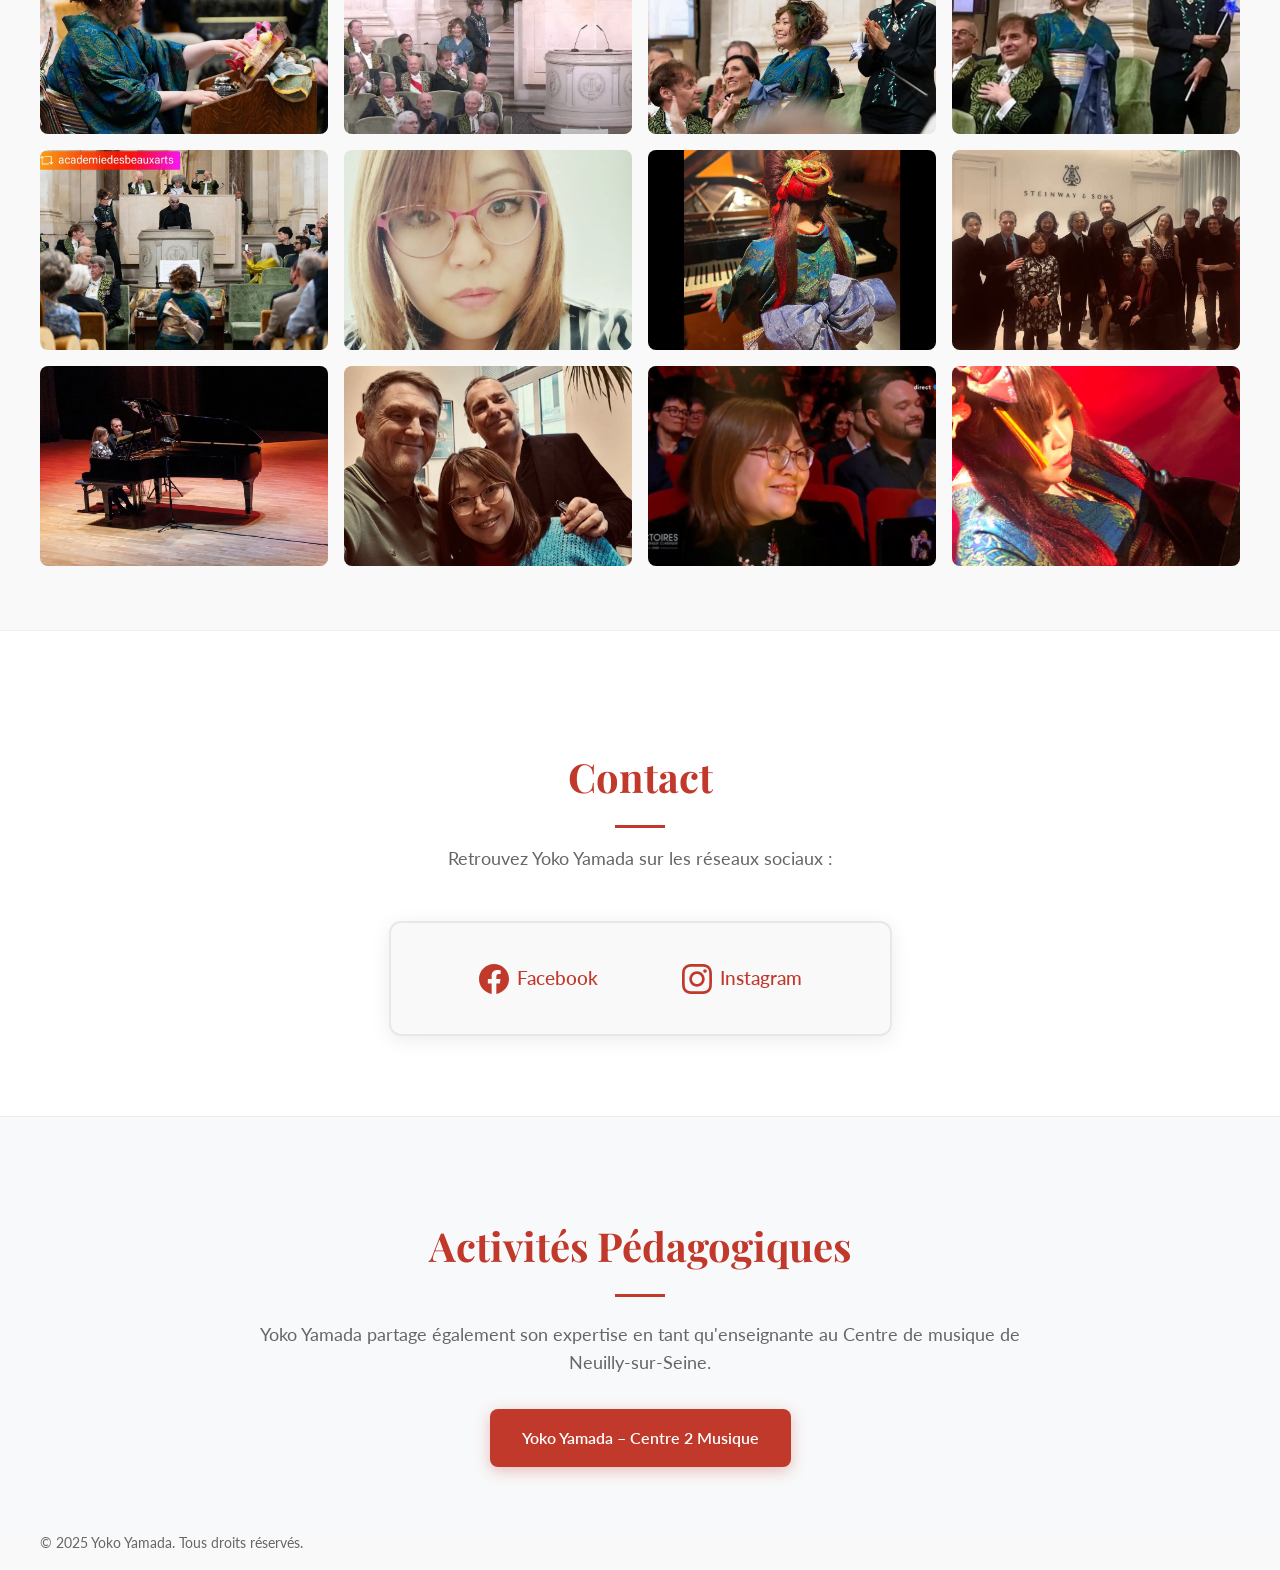
==== commit 3bda230d: "changement de detailles de nom de festivals" ====
--- a/index.html
+++ b/index.html
@@ -125,7 +125,7 @@
                         <li><strong>Centre National de la Danse</strong> - Paris</li>
                         <li><strong>IRCAM</strong> - Centre Pompidou</li>
                     </ul>
-                    <p>Elle a participé à des festivals majeurs : Automne à Paris, Festival d'Auvers-sur-Oise, Biwako (Japon), Nishinomiya Funasaka (Japon).</p>
+                    <p>Elle a participé à des festivals majeurs :  Festival international de musique - Besançon Fran3che-Comté, Festival d'Automne à Paris, Festival d'Auvers-sur-Oise, International Art Festival BIWAKO BIENNALE (Japon), Festival international Nishinomiya Funasaka (Japon).</p>
                 </div>
             </div>
 
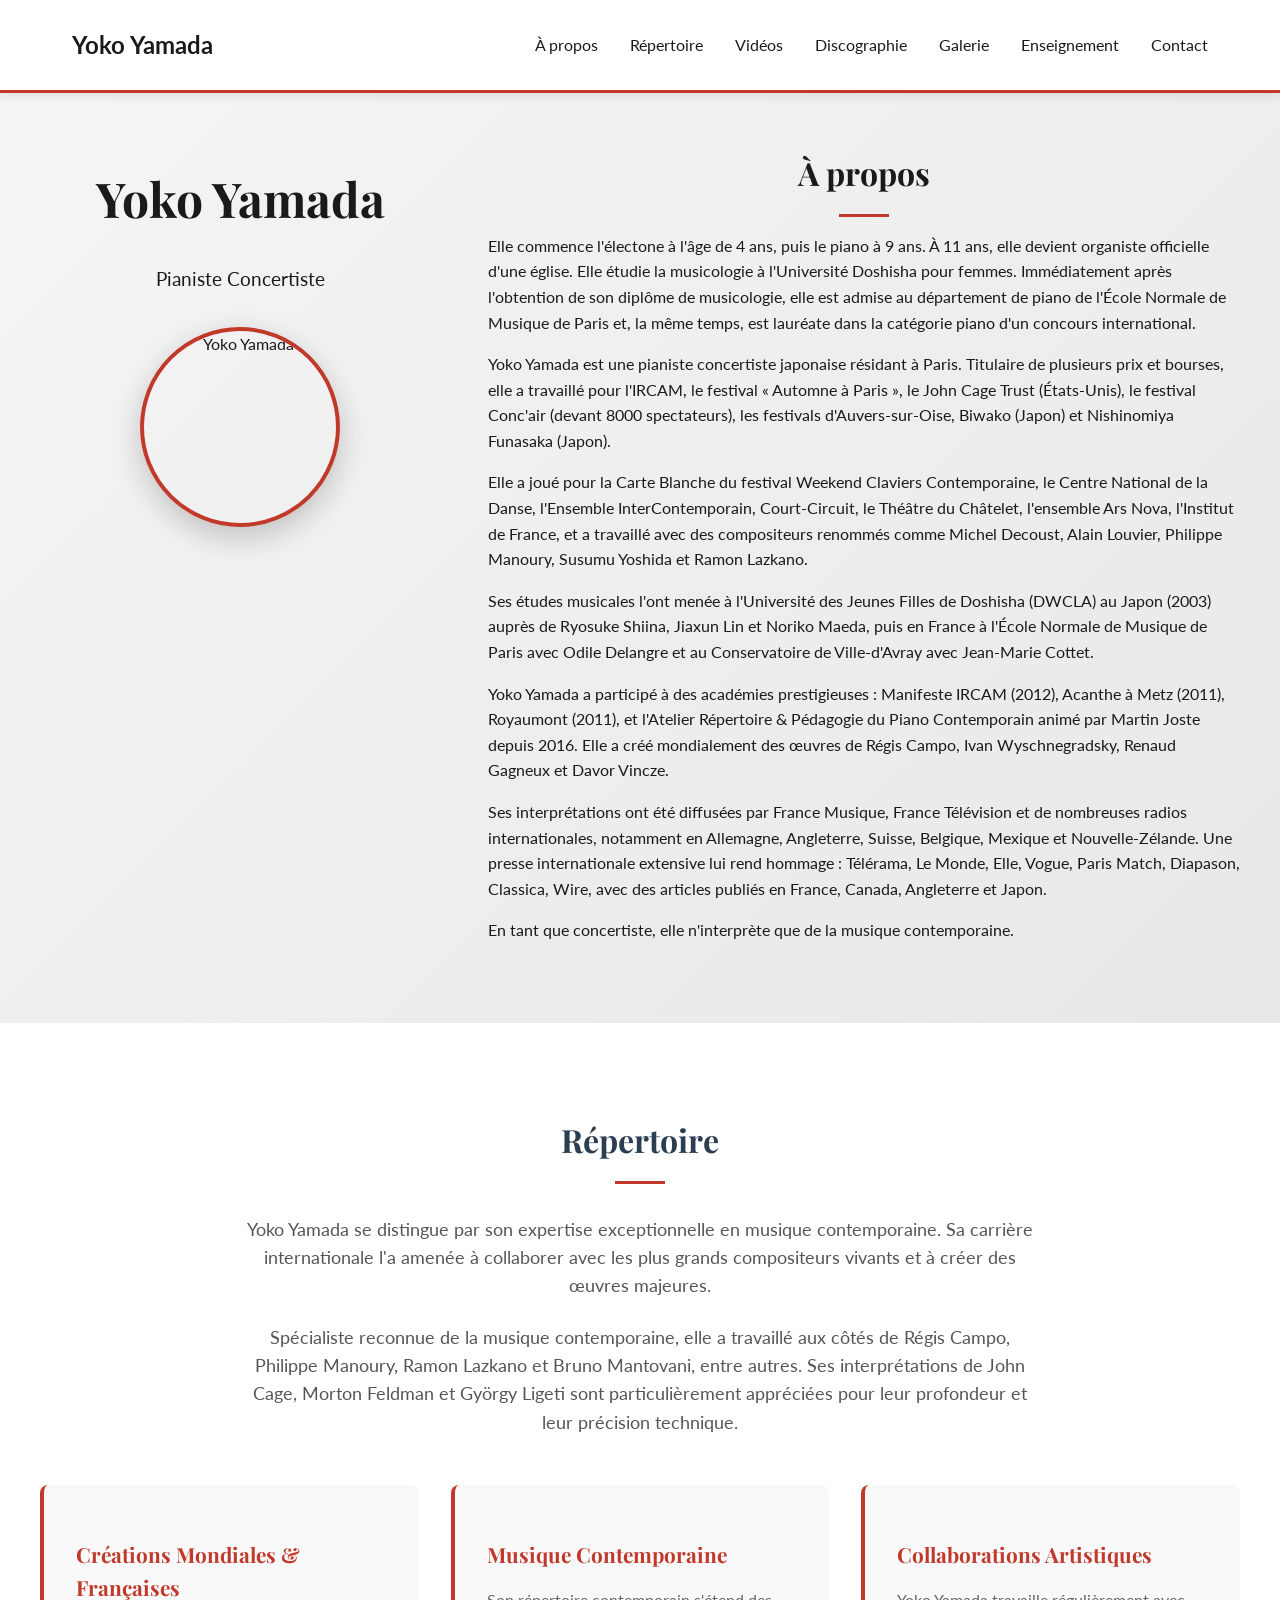
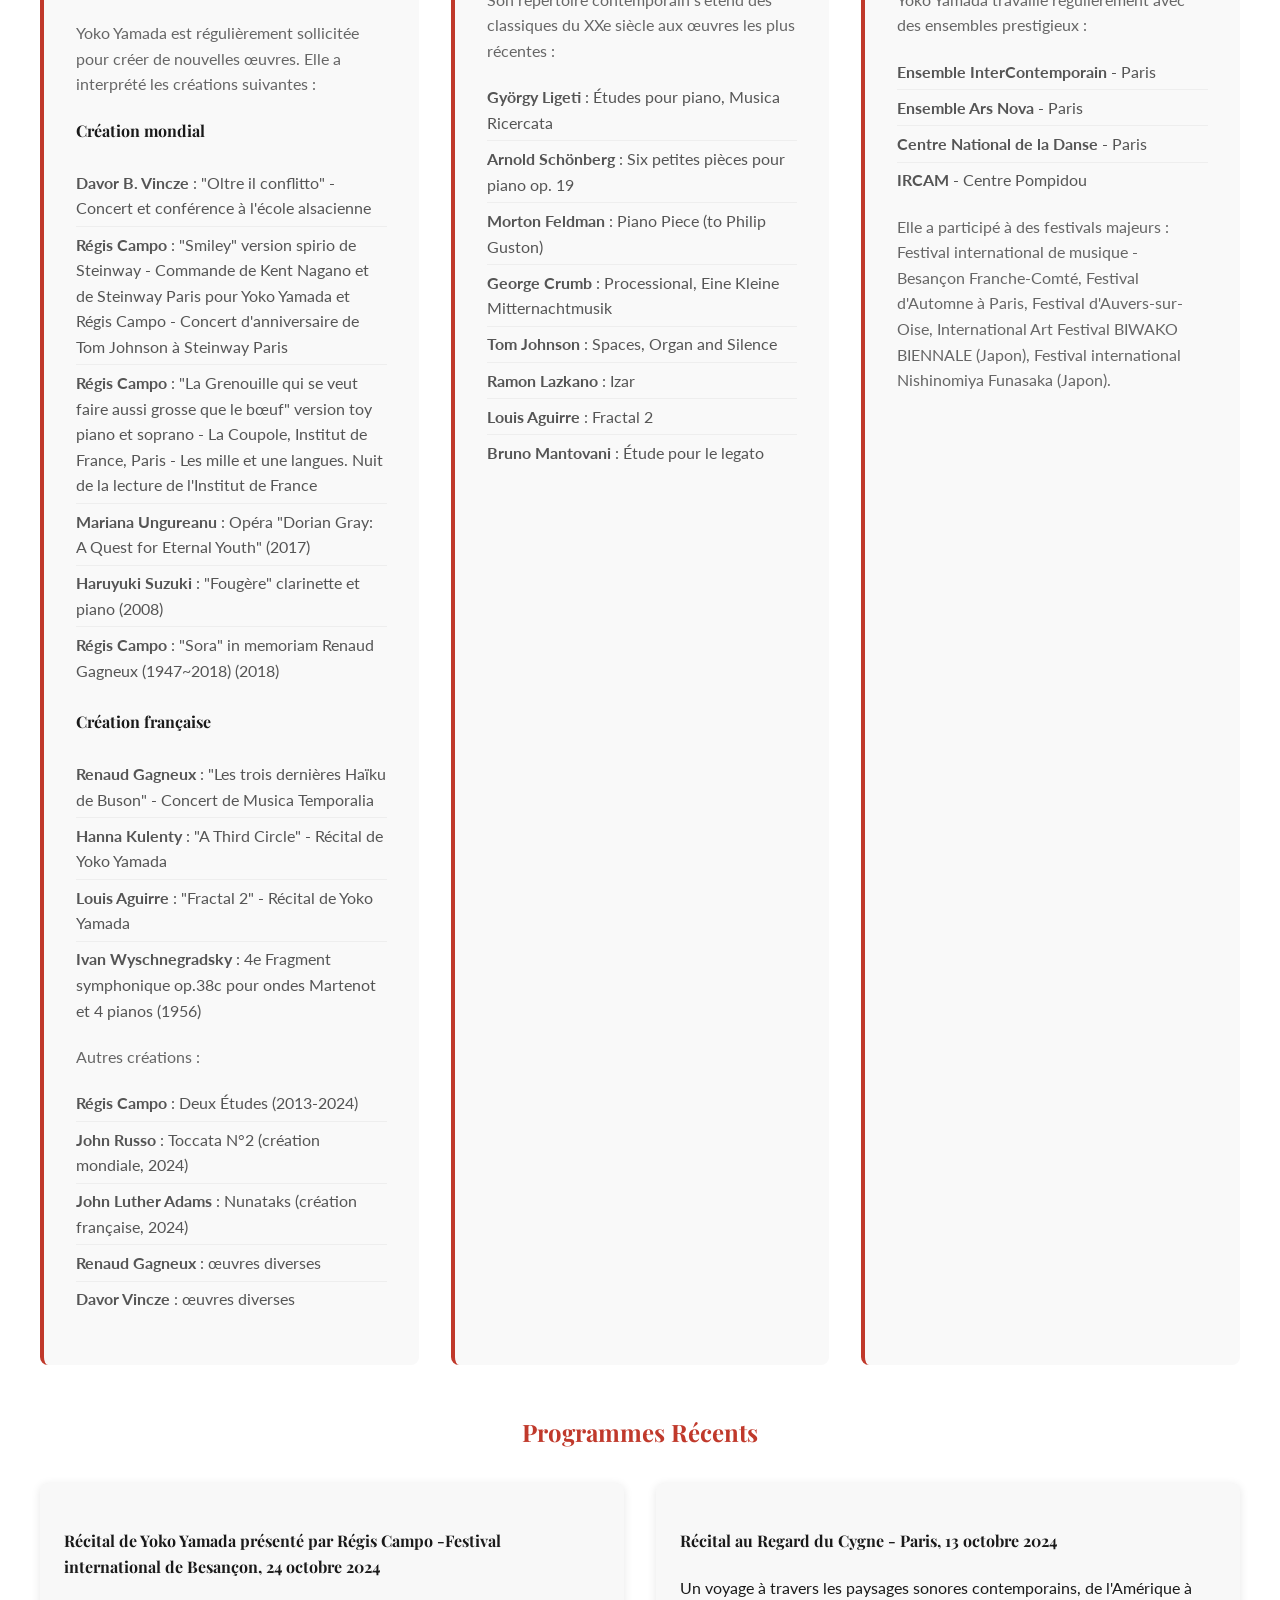
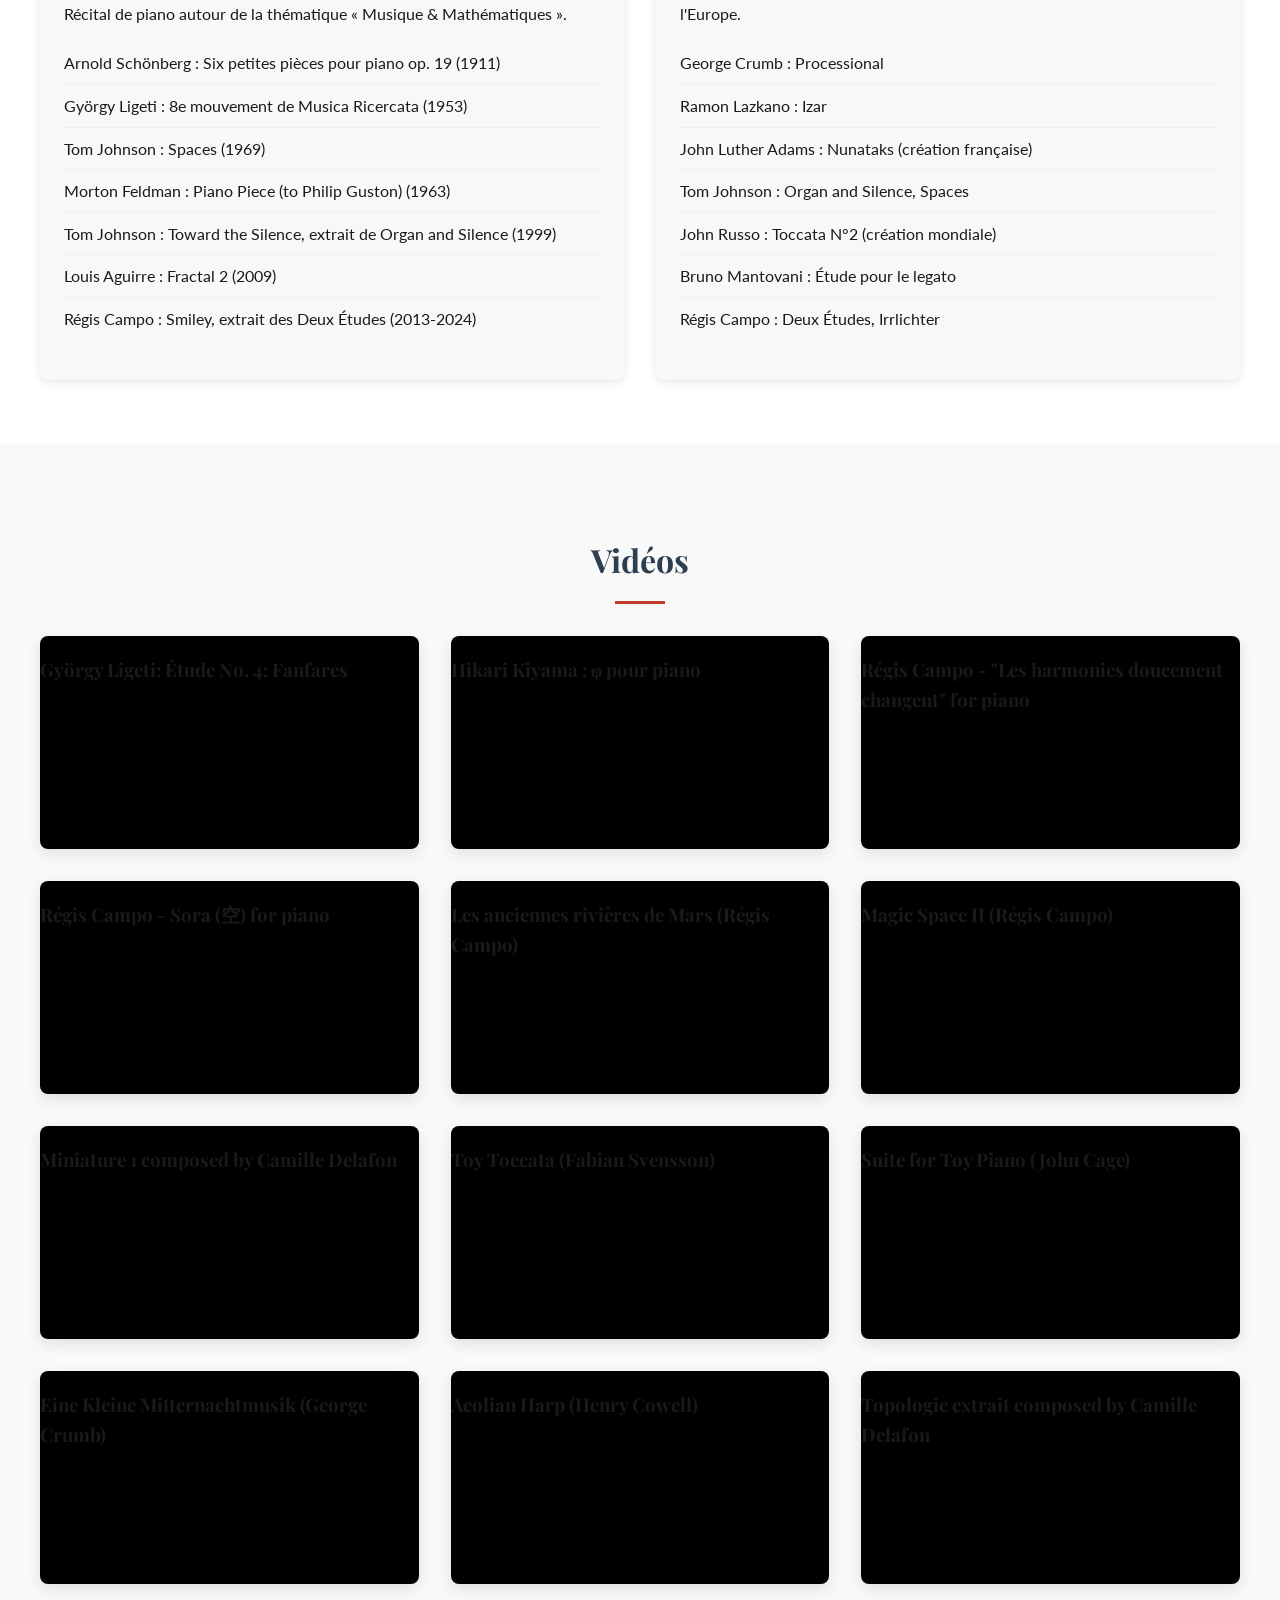
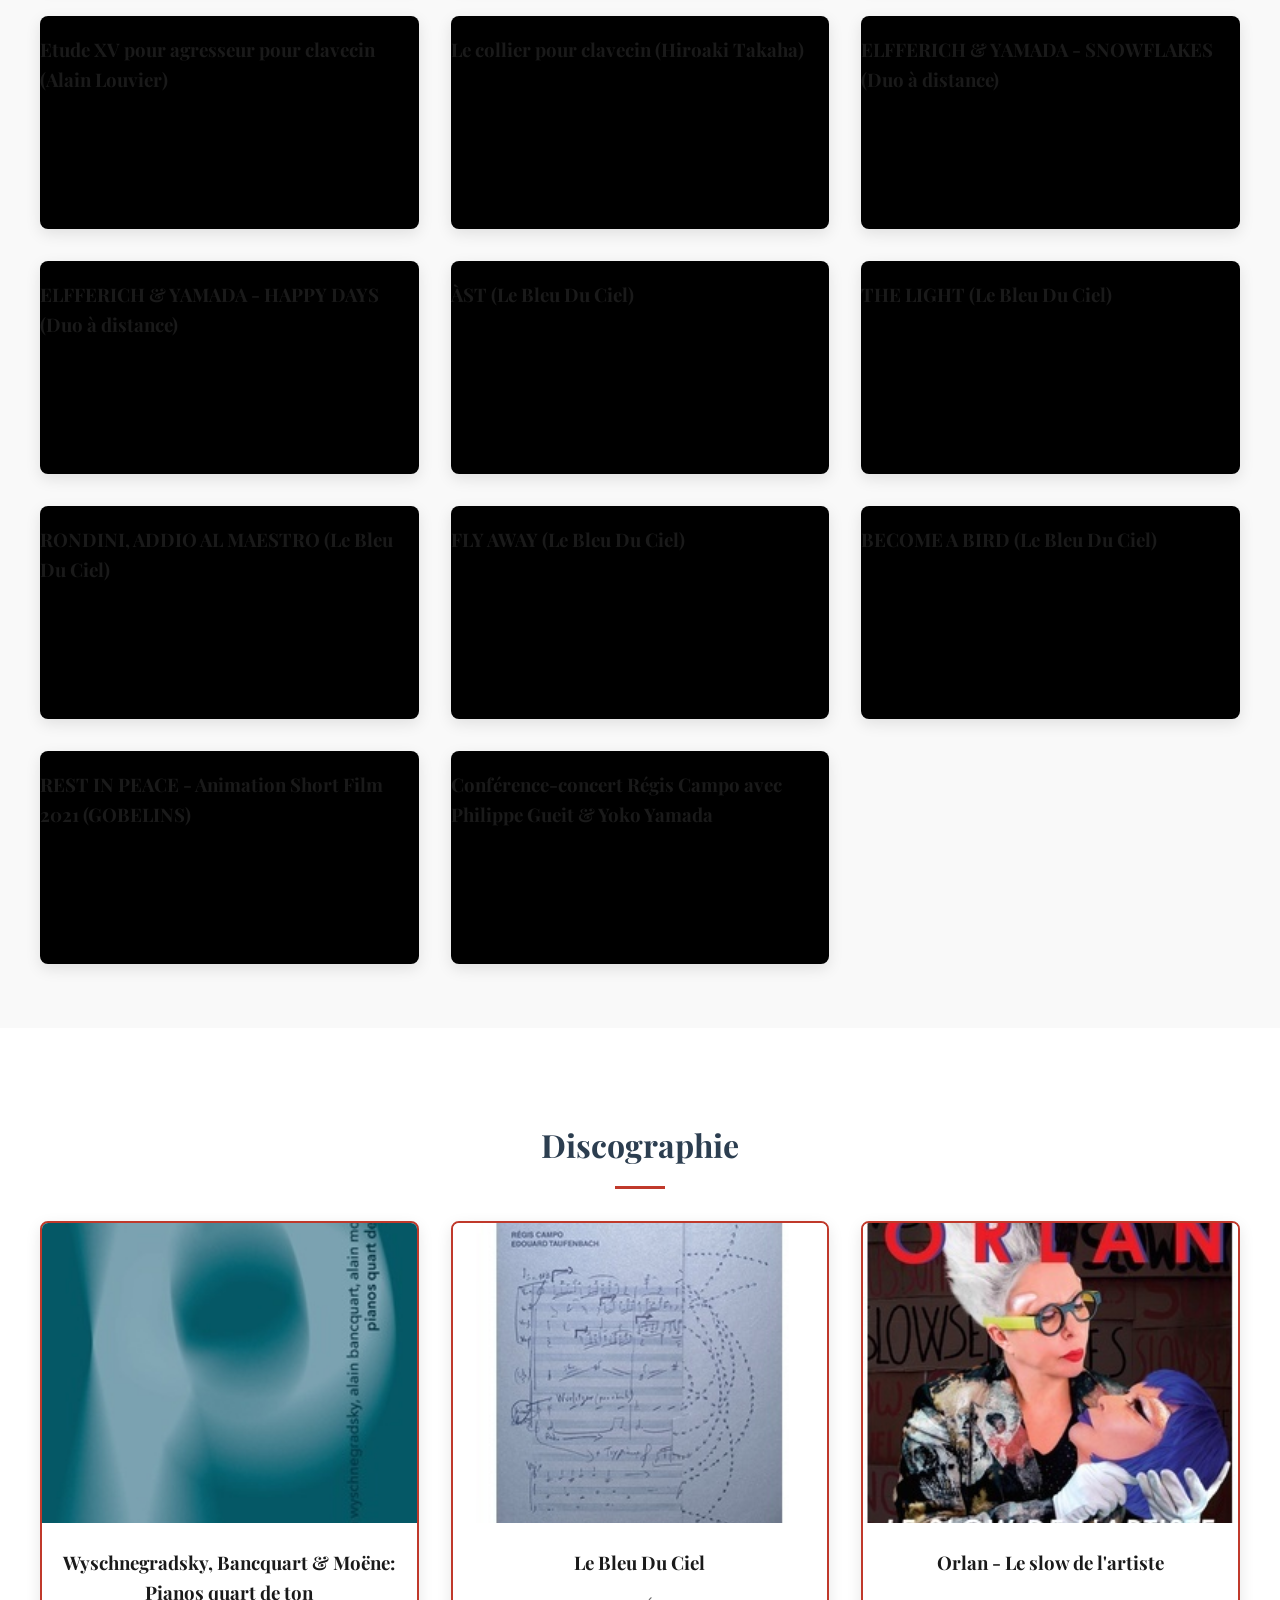
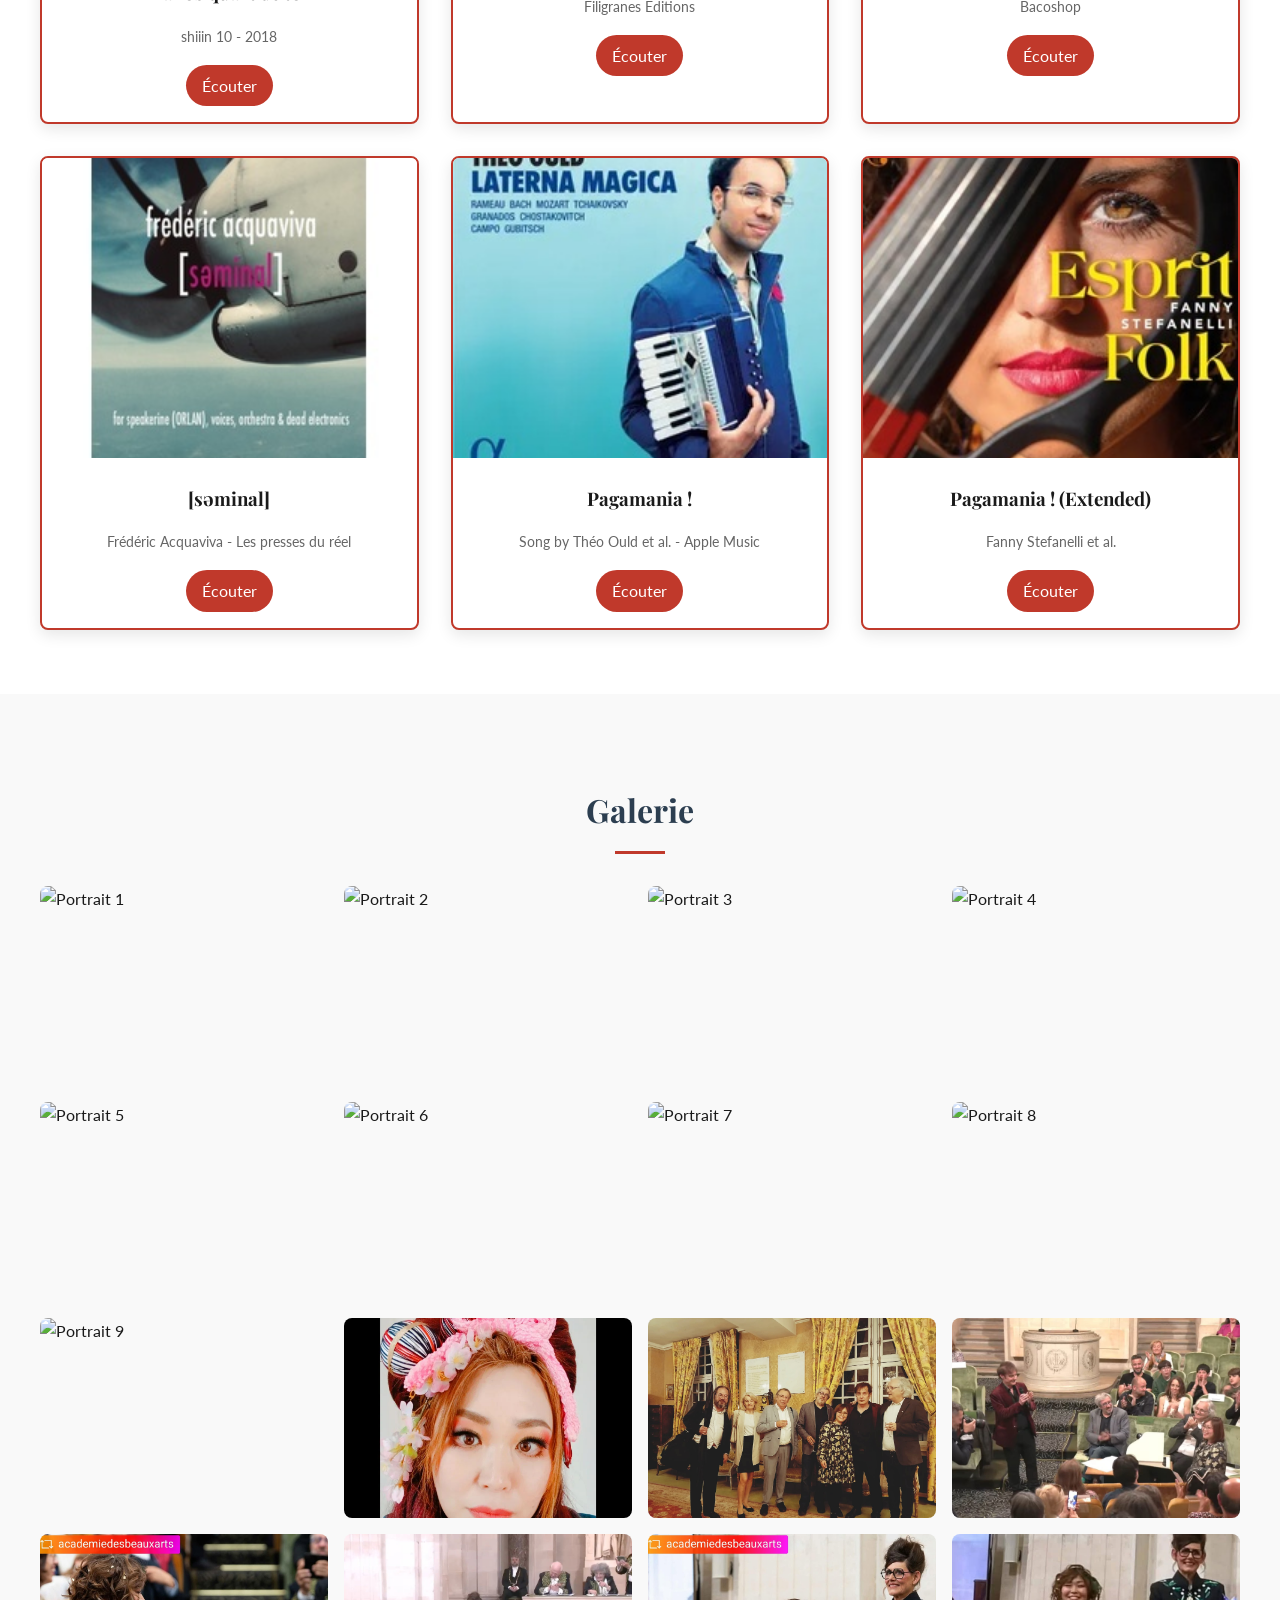
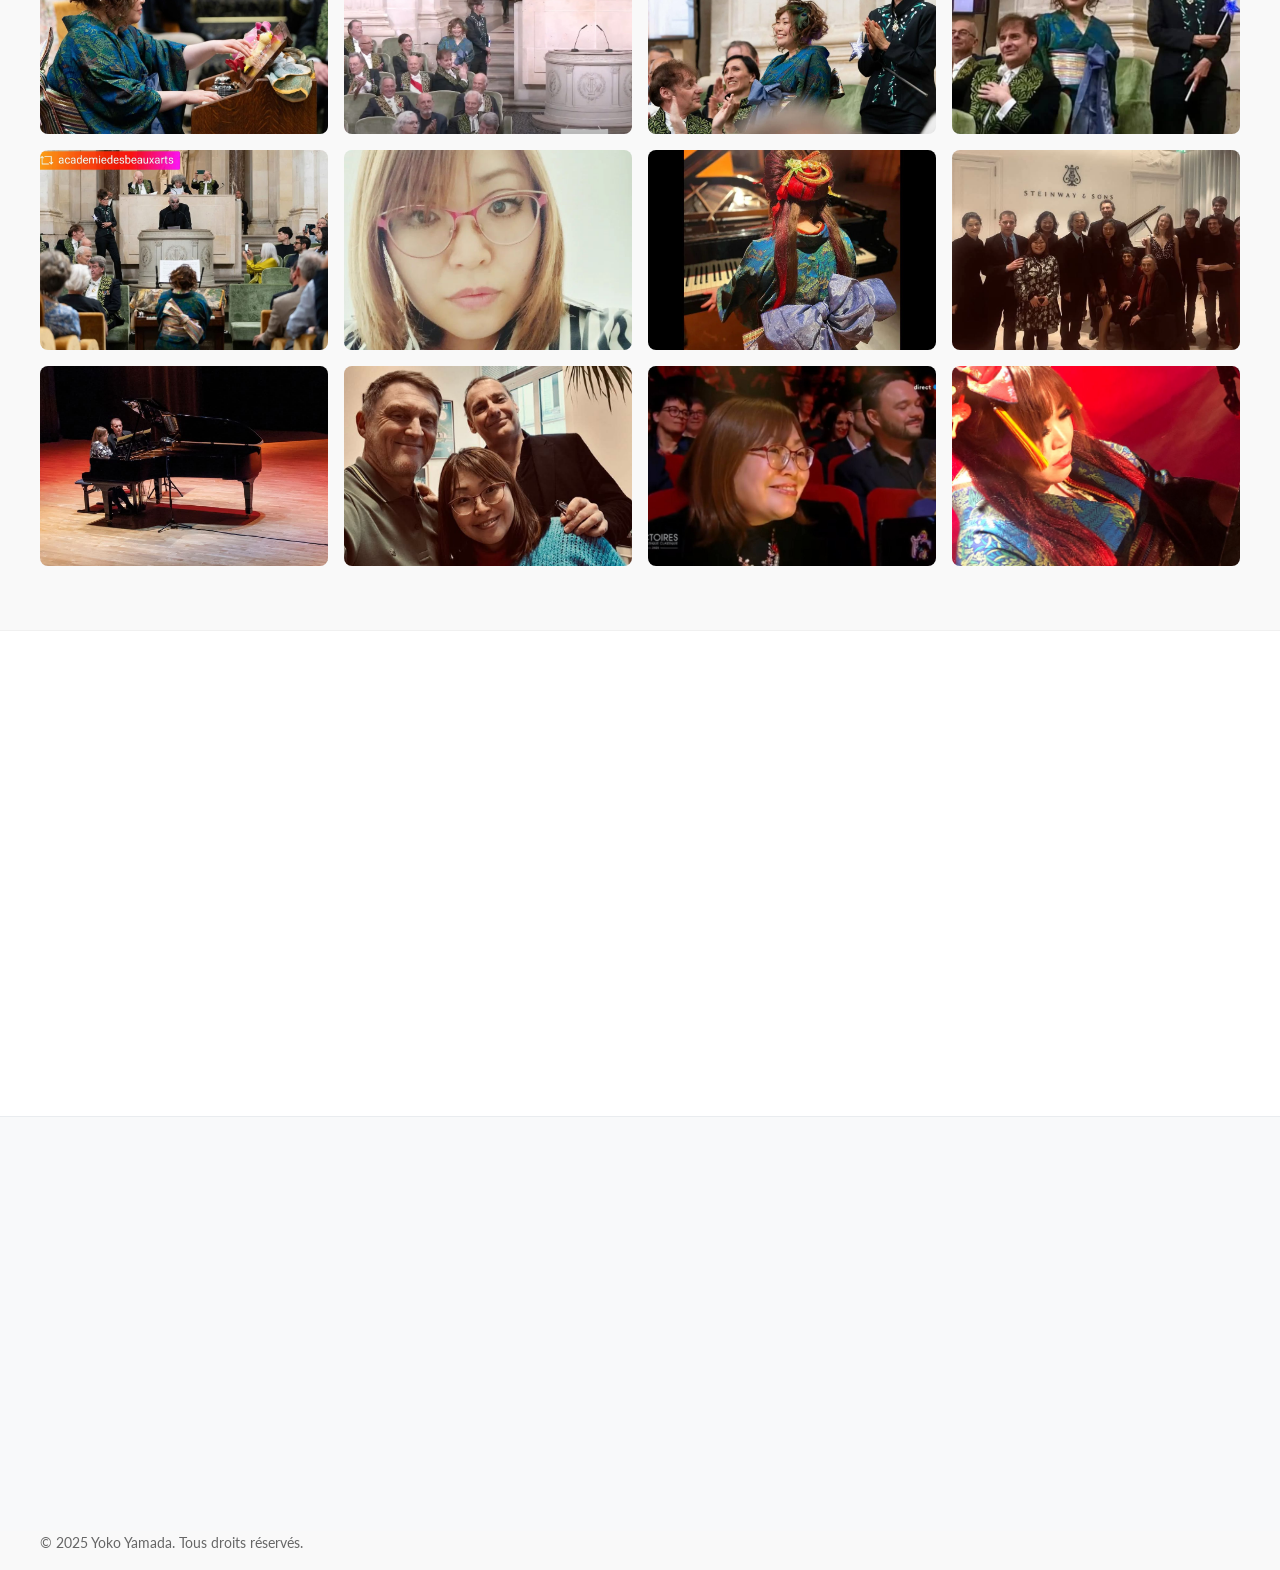
==== commit bef1ece1: "corrigé franche comté" ====
--- a/index.html
+++ b/index.html
@@ -125,7 +125,7 @@
                         <li><strong>Centre National de la Danse</strong> - Paris</li>
                         <li><strong>IRCAM</strong> - Centre Pompidou</li>
                     </ul>
-                    <p>Elle a participé à des festivals majeurs :  Festival international de musique - Besançon Fran3che-Comté, Festival d'Automne à Paris, Festival d'Auvers-sur-Oise, International Art Festival BIWAKO BIENNALE (Japon), Festival international Nishinomiya Funasaka (Japon).</p>
+                    <p>Elle a participé à des festivals majeurs :  Festival international de musique - Besançon Franche-Comté, Festival d'Automne à Paris, Festival d'Auvers-sur-Oise, International Art Festival BIWAKO BIENNALE (Japon), Festival international Nishinomiya Funasaka (Japon).</p>
                 </div>
             </div>
 
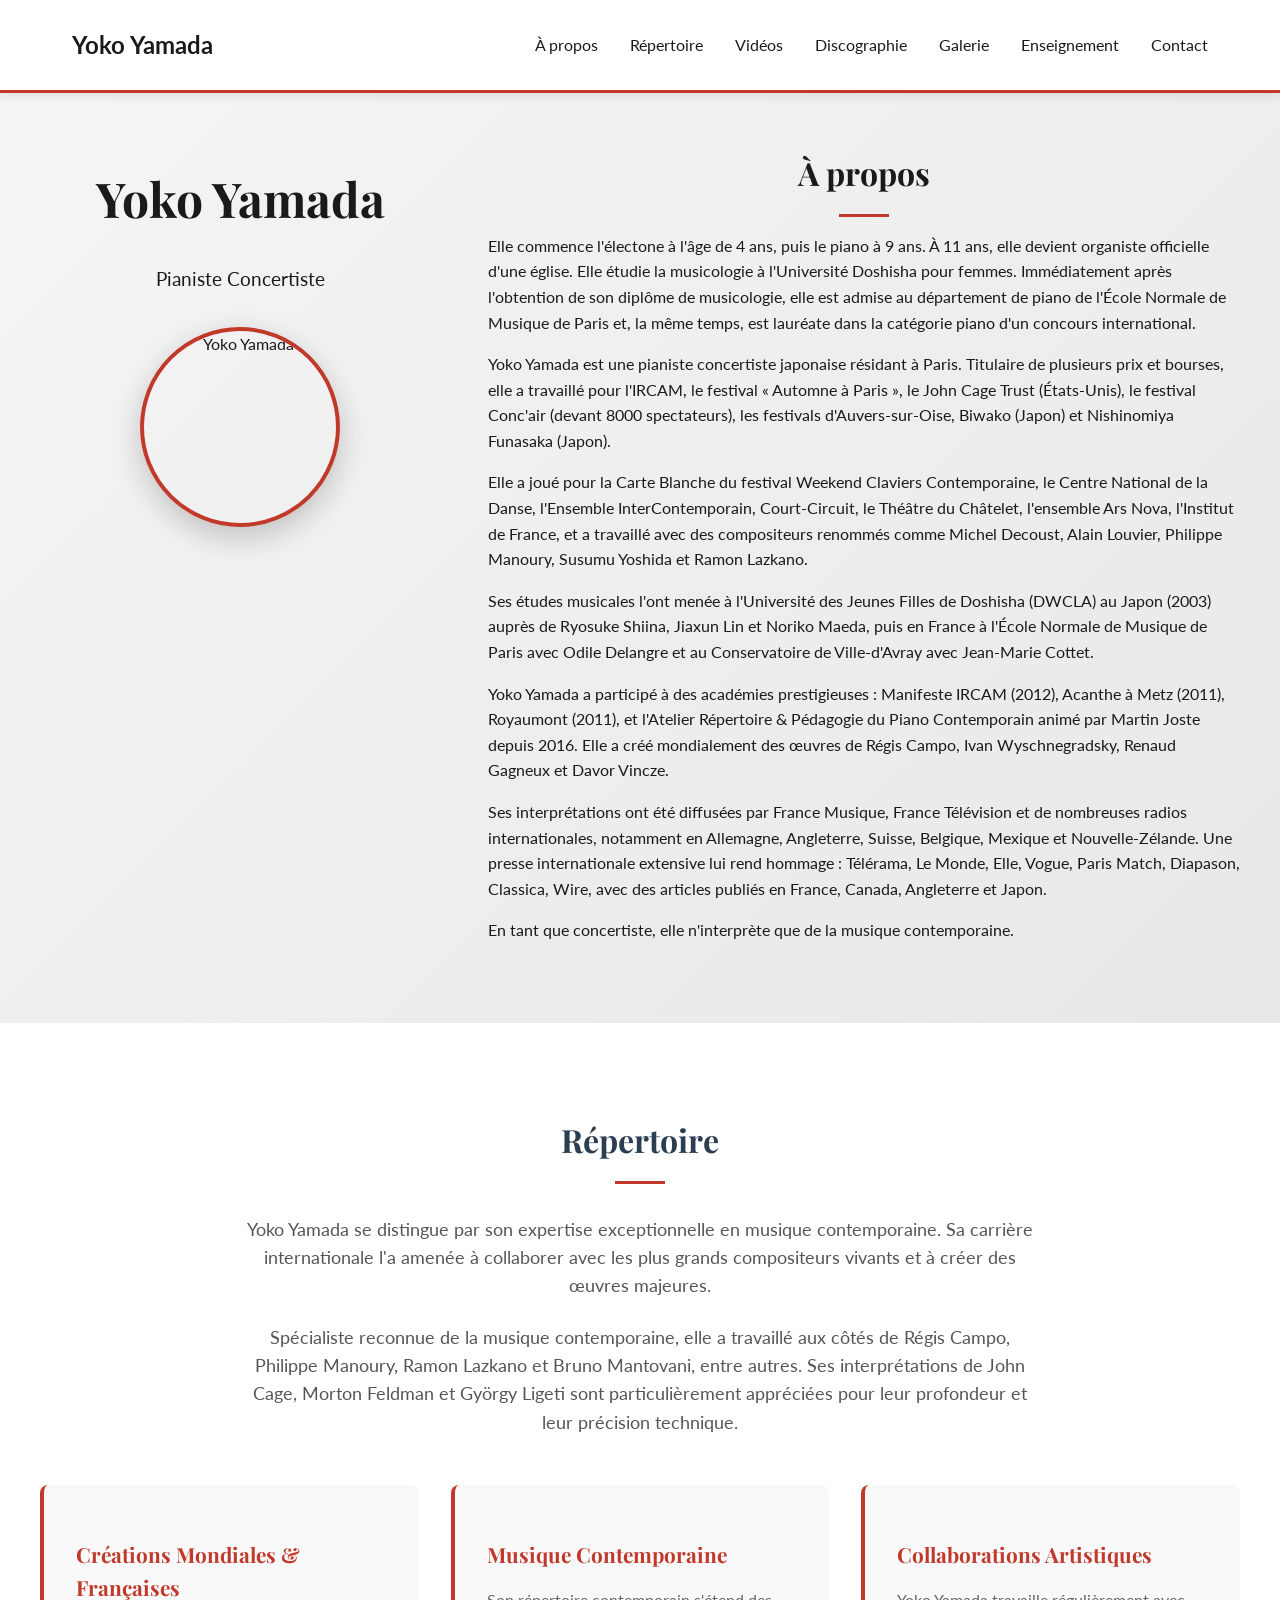
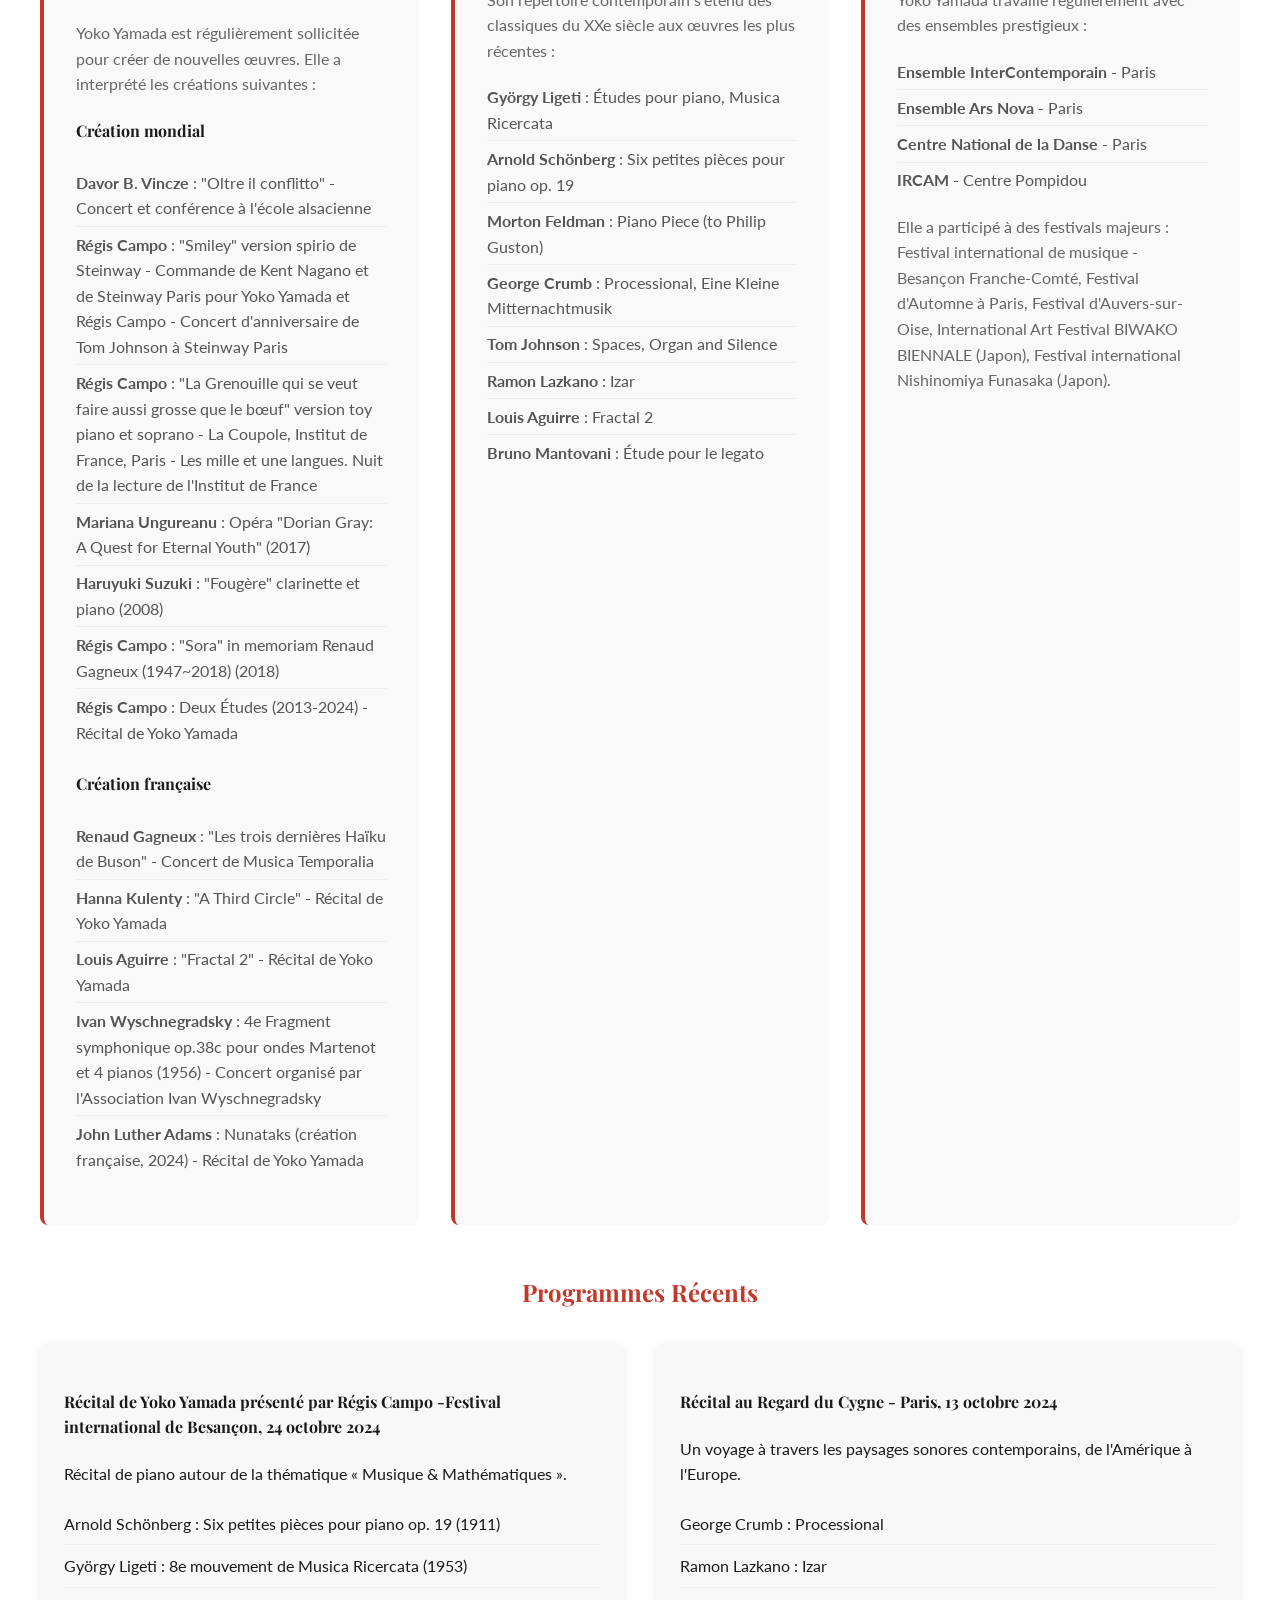
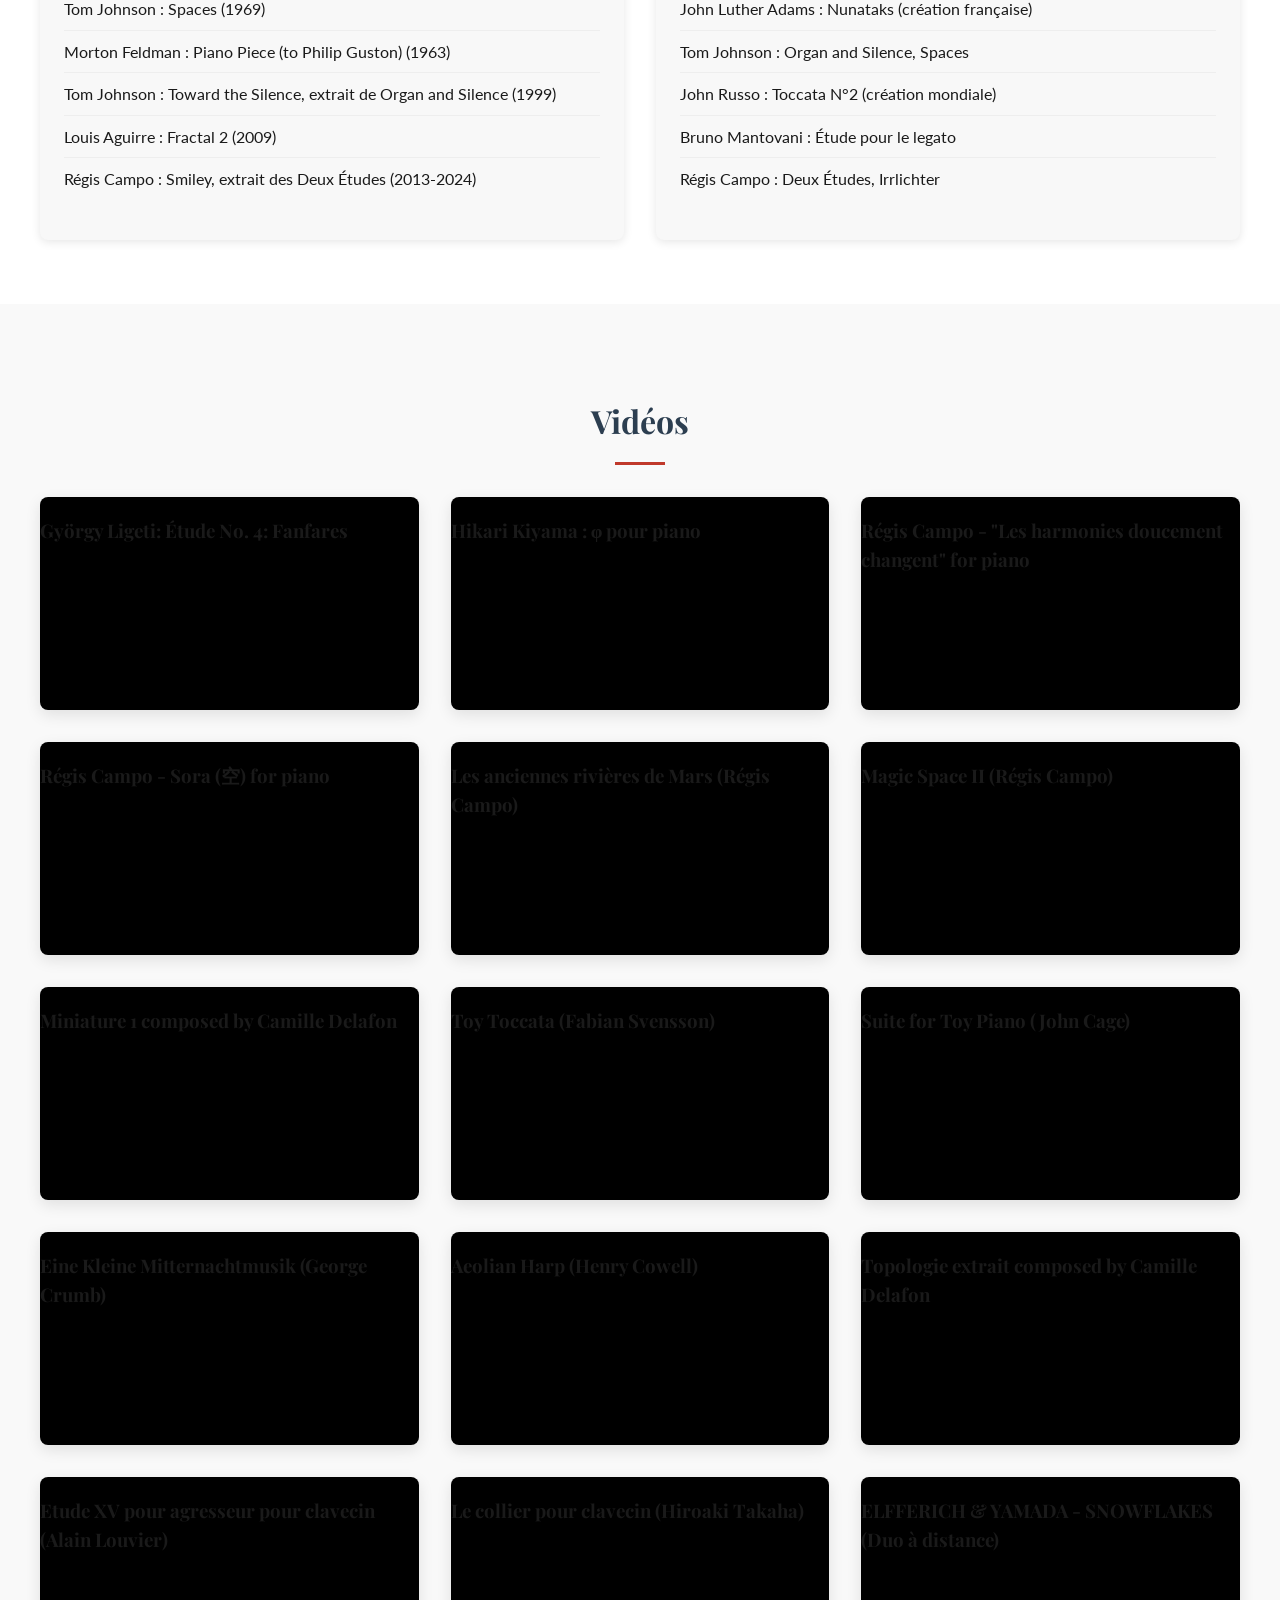
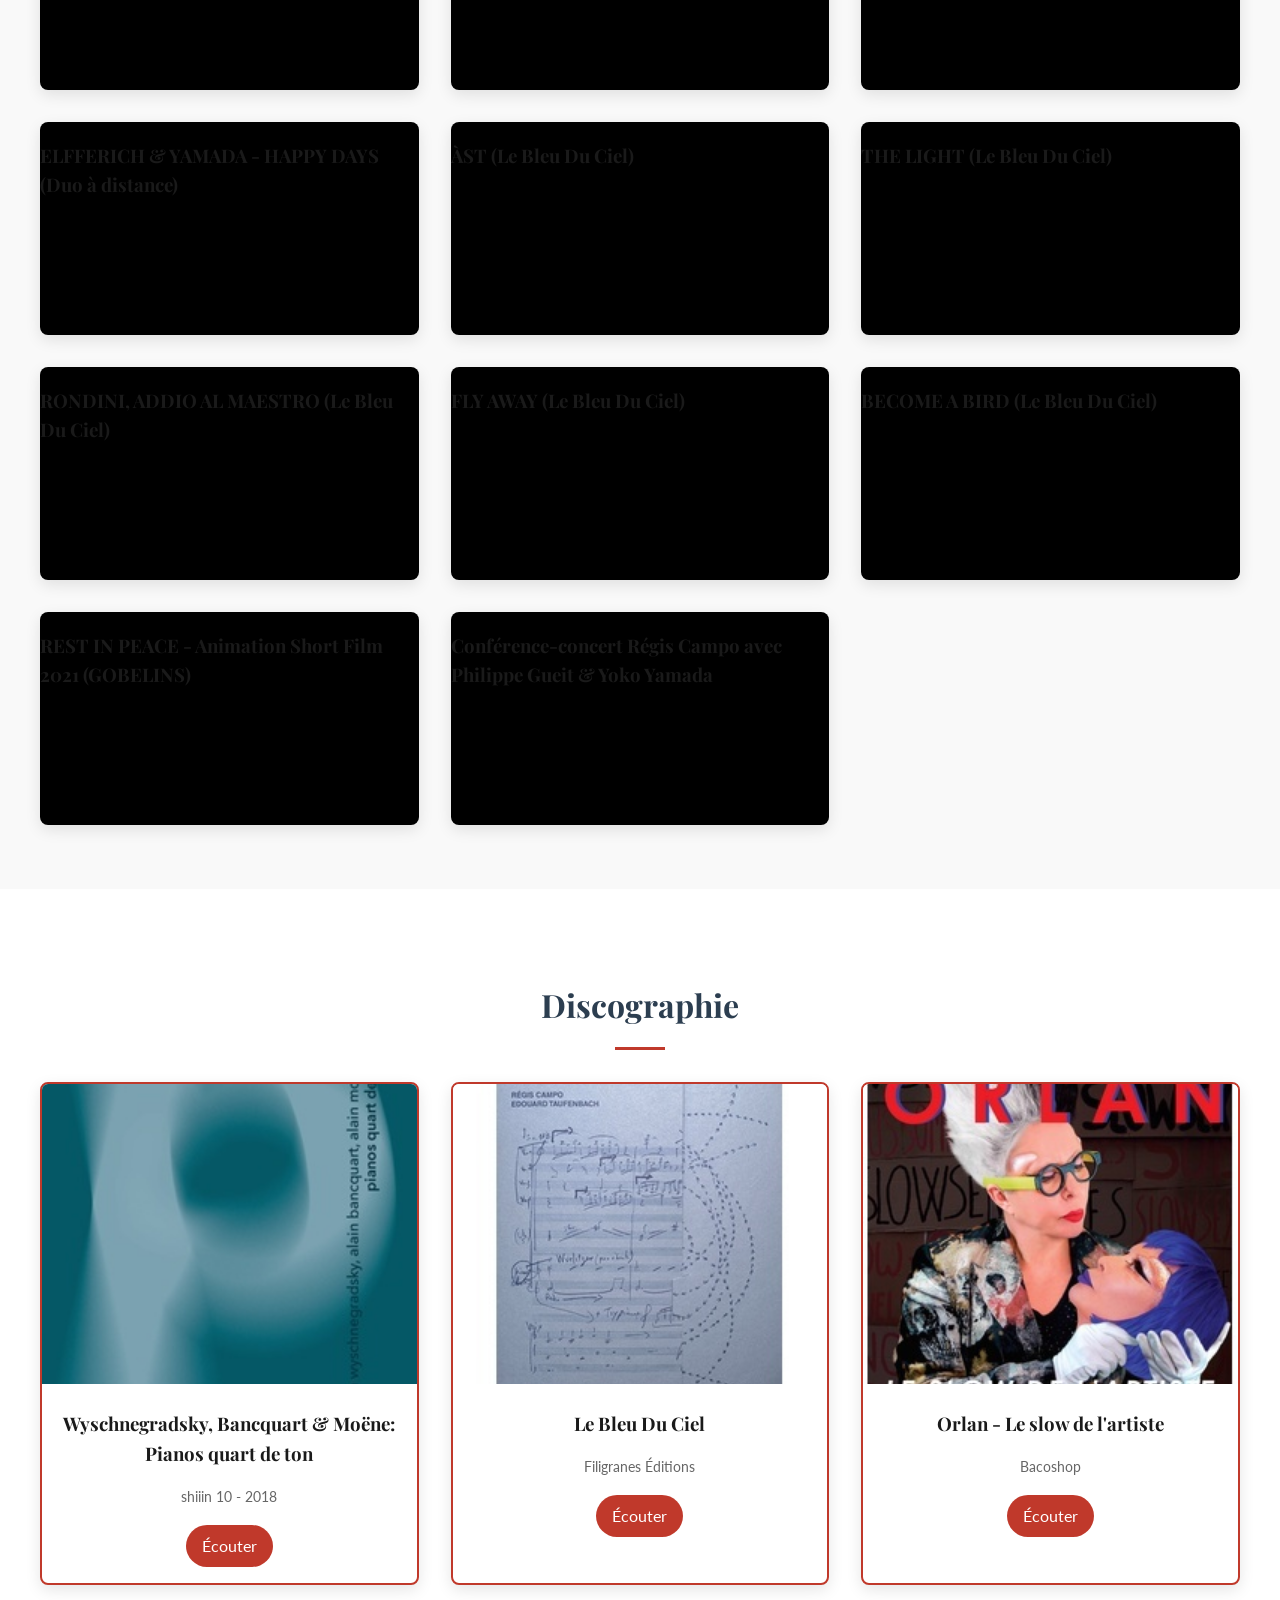
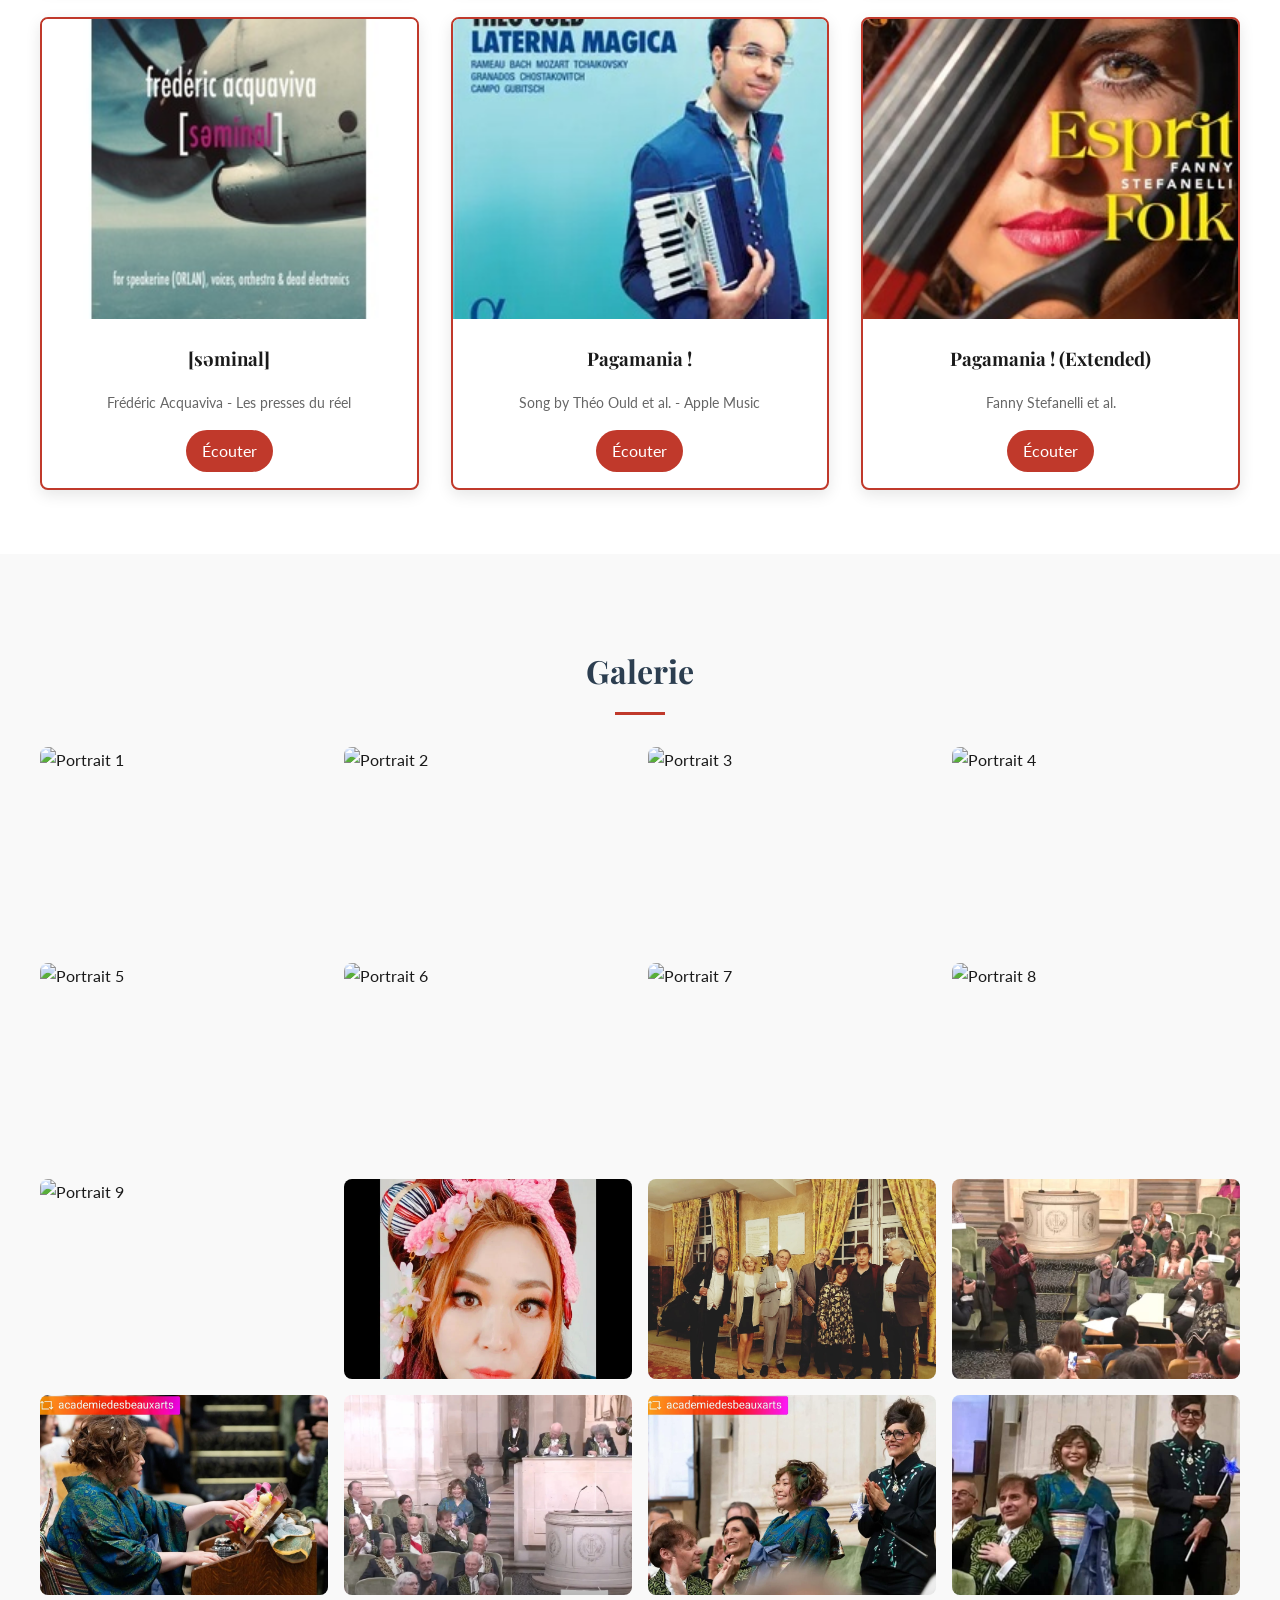
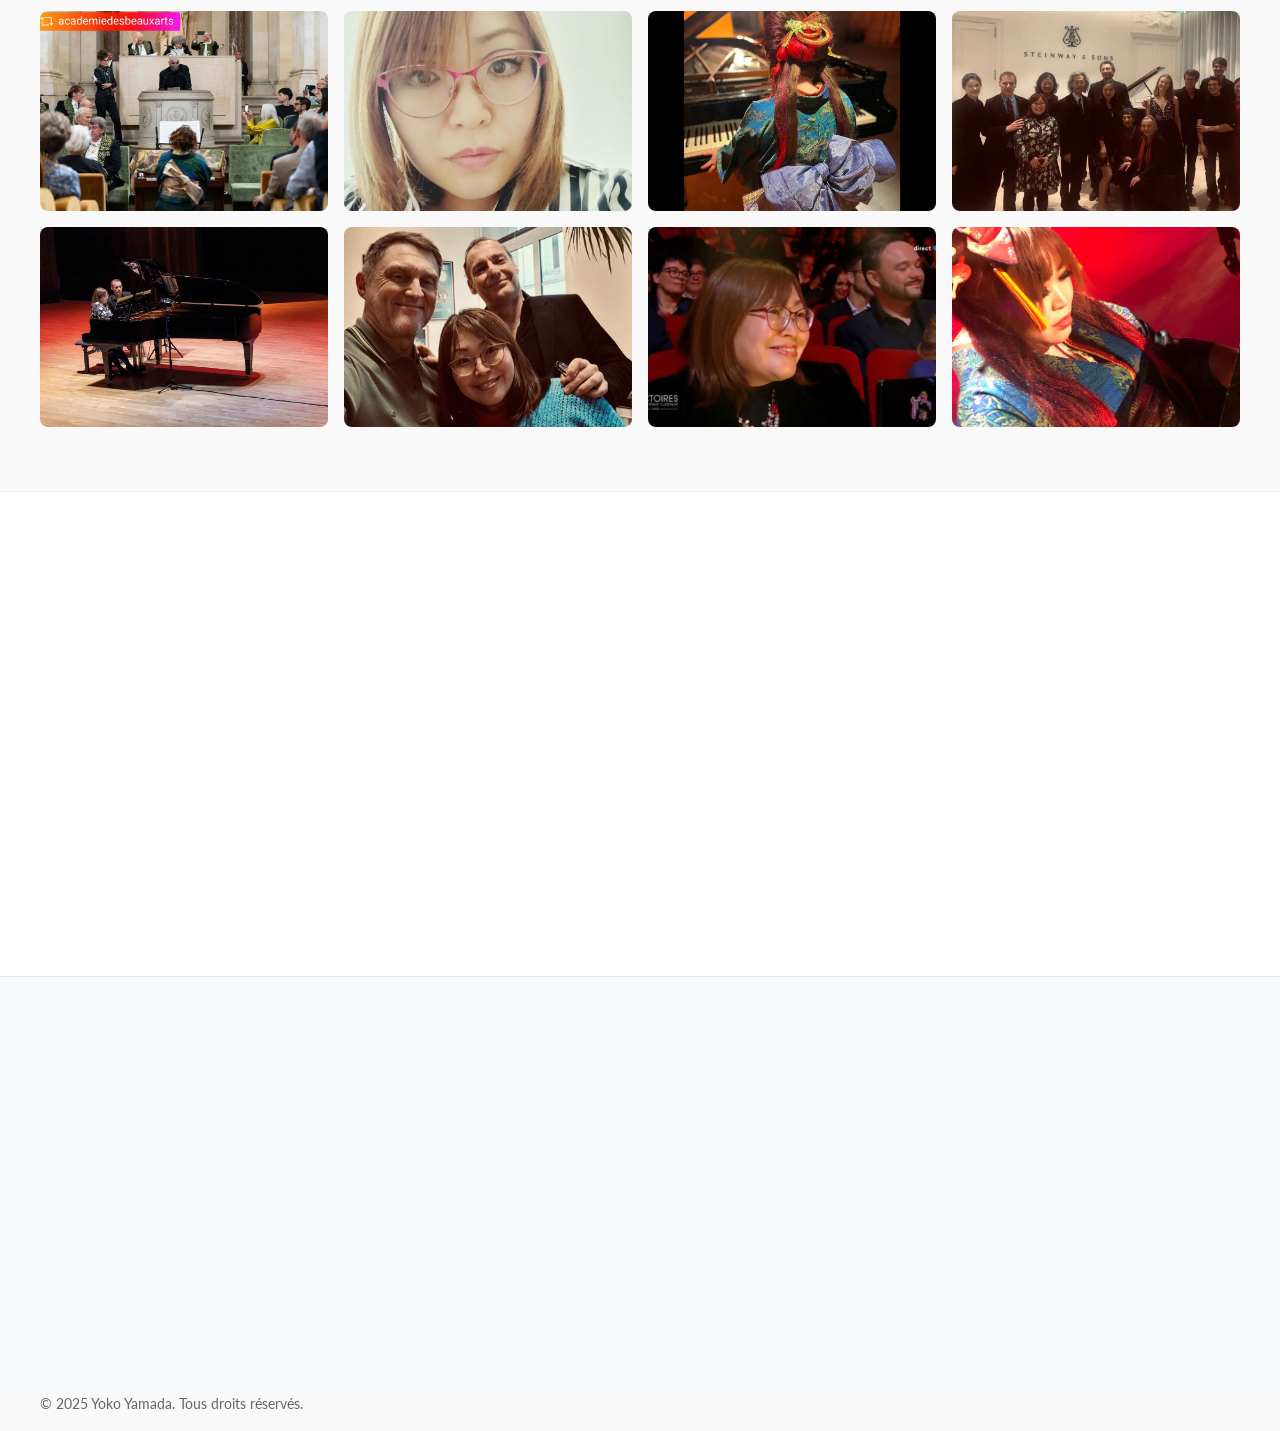
==== commit c8259ab7: "changé créations" ====
--- a/index.html
+++ b/index.html
@@ -81,6 +81,7 @@
                         <li><strong>Mariana Ungureanu</strong> : Opéra "Dorian Gray: A Quest for Eternal Youth" (2017)</li>
                         <li><strong>Haruyuki Suzuki</strong> : "Fougère" clarinette et piano (2008)</li>
                         <li><strong>Régis Campo</strong> : "Sora" in memoriam Renaud Gagneux (1947~2018) (2018)</li>
+                        <li><strong>Régis Campo</strong> : Deux Études (2013-2024) - Récital de Yoko Yamada</li>
                     </ul>
 
                     <h4>Création française</h4>
@@ -88,17 +89,10 @@
                         <li><strong>Renaud Gagneux</strong> : "Les trois dernières Haïku de Buson" - Concert de Musica Temporalia</li>
                         <li><strong>Hanna Kulenty</strong> : "A Third Circle" - Récital de Yoko Yamada</li>
                         <li><strong>Louis Aguirre</strong> : "Fractal 2" - Récital de Yoko Yamada</li>
-                        <li><strong>Ivan Wyschnegradsky</strong> : 4e Fragment symphonique op.38c pour ondes Martenot et 4 pianos (1956)</li>
+                        <li><strong>Ivan Wyschnegradsky</strong> : 4e Fragment symphonique op.38c pour ondes Martenot et 4 pianos (1956) - Concert organisé par l'Association Ivan Wyschnegradsky</li>
+                        <li><strong>John Luther Adams</strong> : Nunataks (création française, 2024) - Récital de Yoko Yamada</li>   
                     </ul>
 
-                    <p>Autres créations :</p>
-                    <ul>
-                        <li><strong>Régis Campo</strong> : Deux Études (2013-2024)</li>
-                        <li><strong>John Russo</strong> : Toccata N°2 (création mondiale, 2024)</li>
-                        <li><strong>John Luther Adams</strong> : Nunataks (création française, 2024)</li>
-                        <li><strong>Renaud Gagneux</strong> : œuvres diverses</li>
-                        <li><strong>Davor Vincze</strong> : œuvres diverses</li>
-                    </ul>
                 </div>
 
                 <div class="repertoire-section">
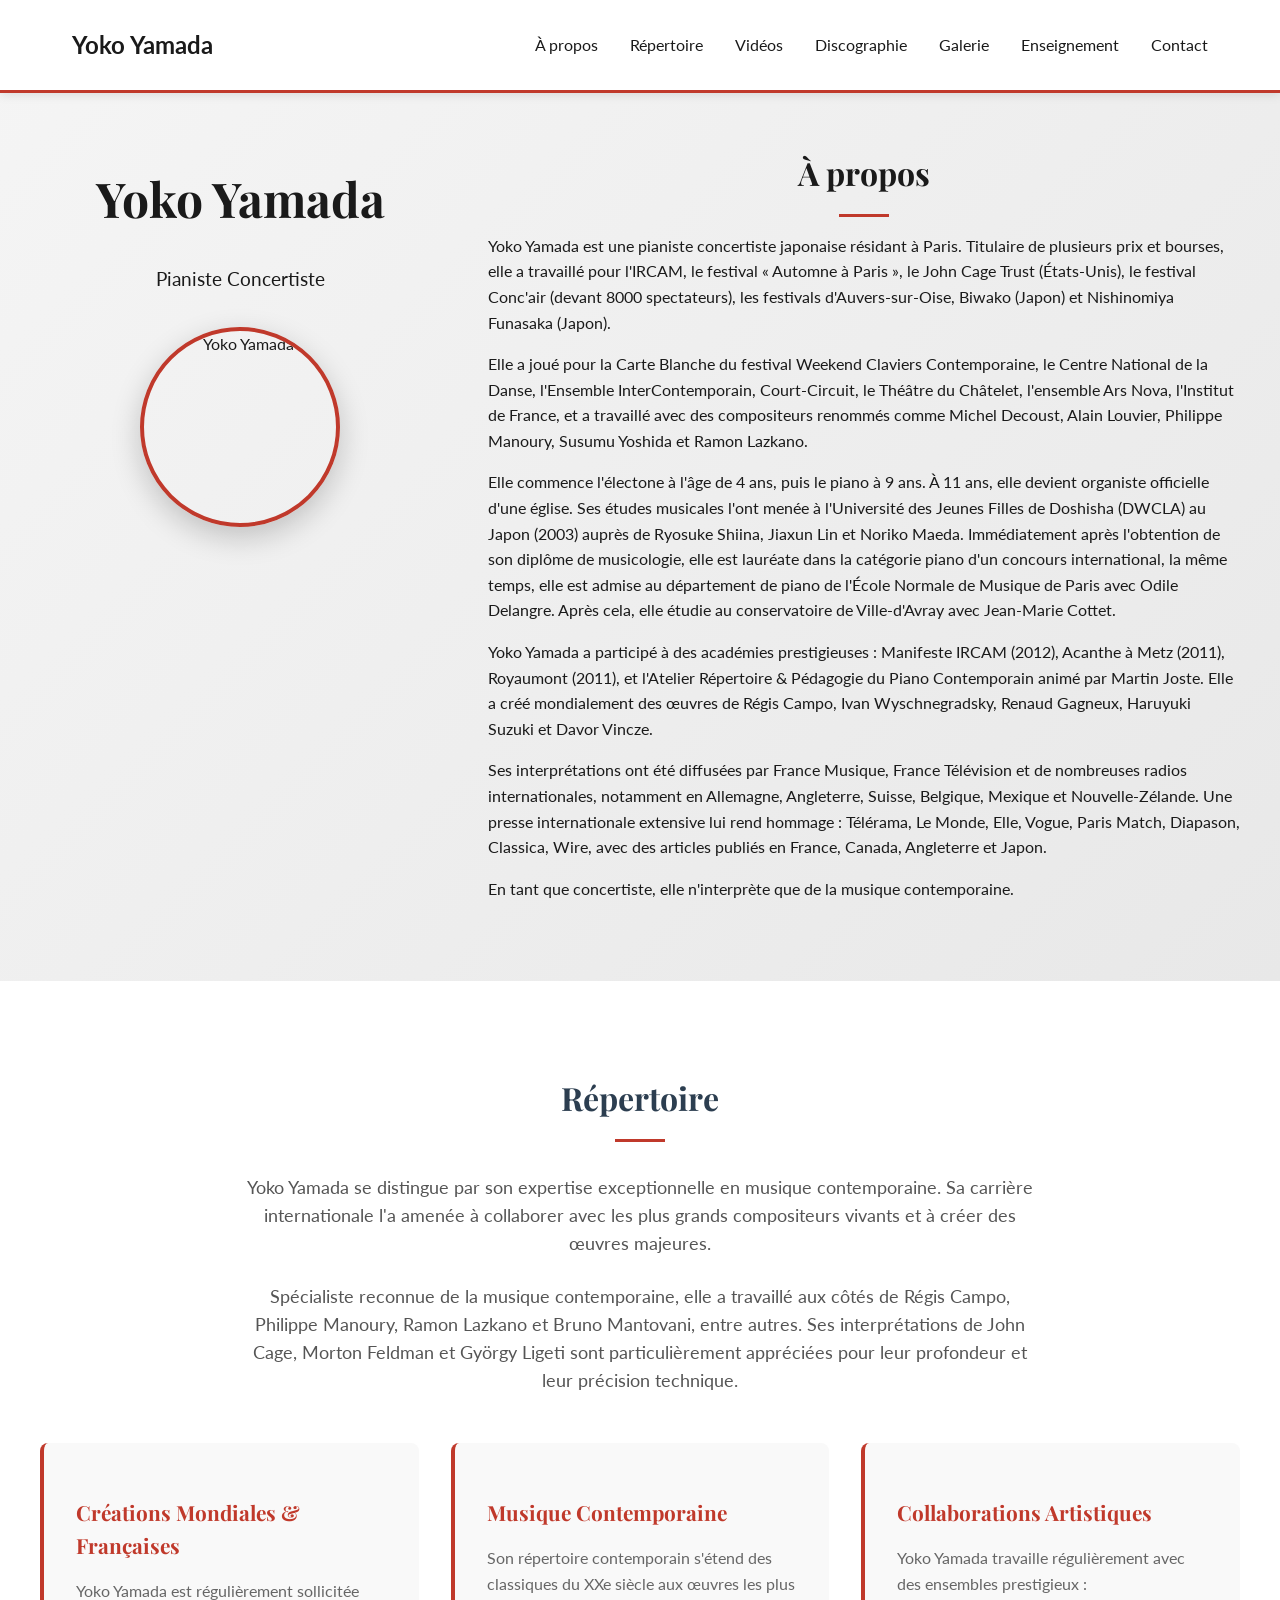
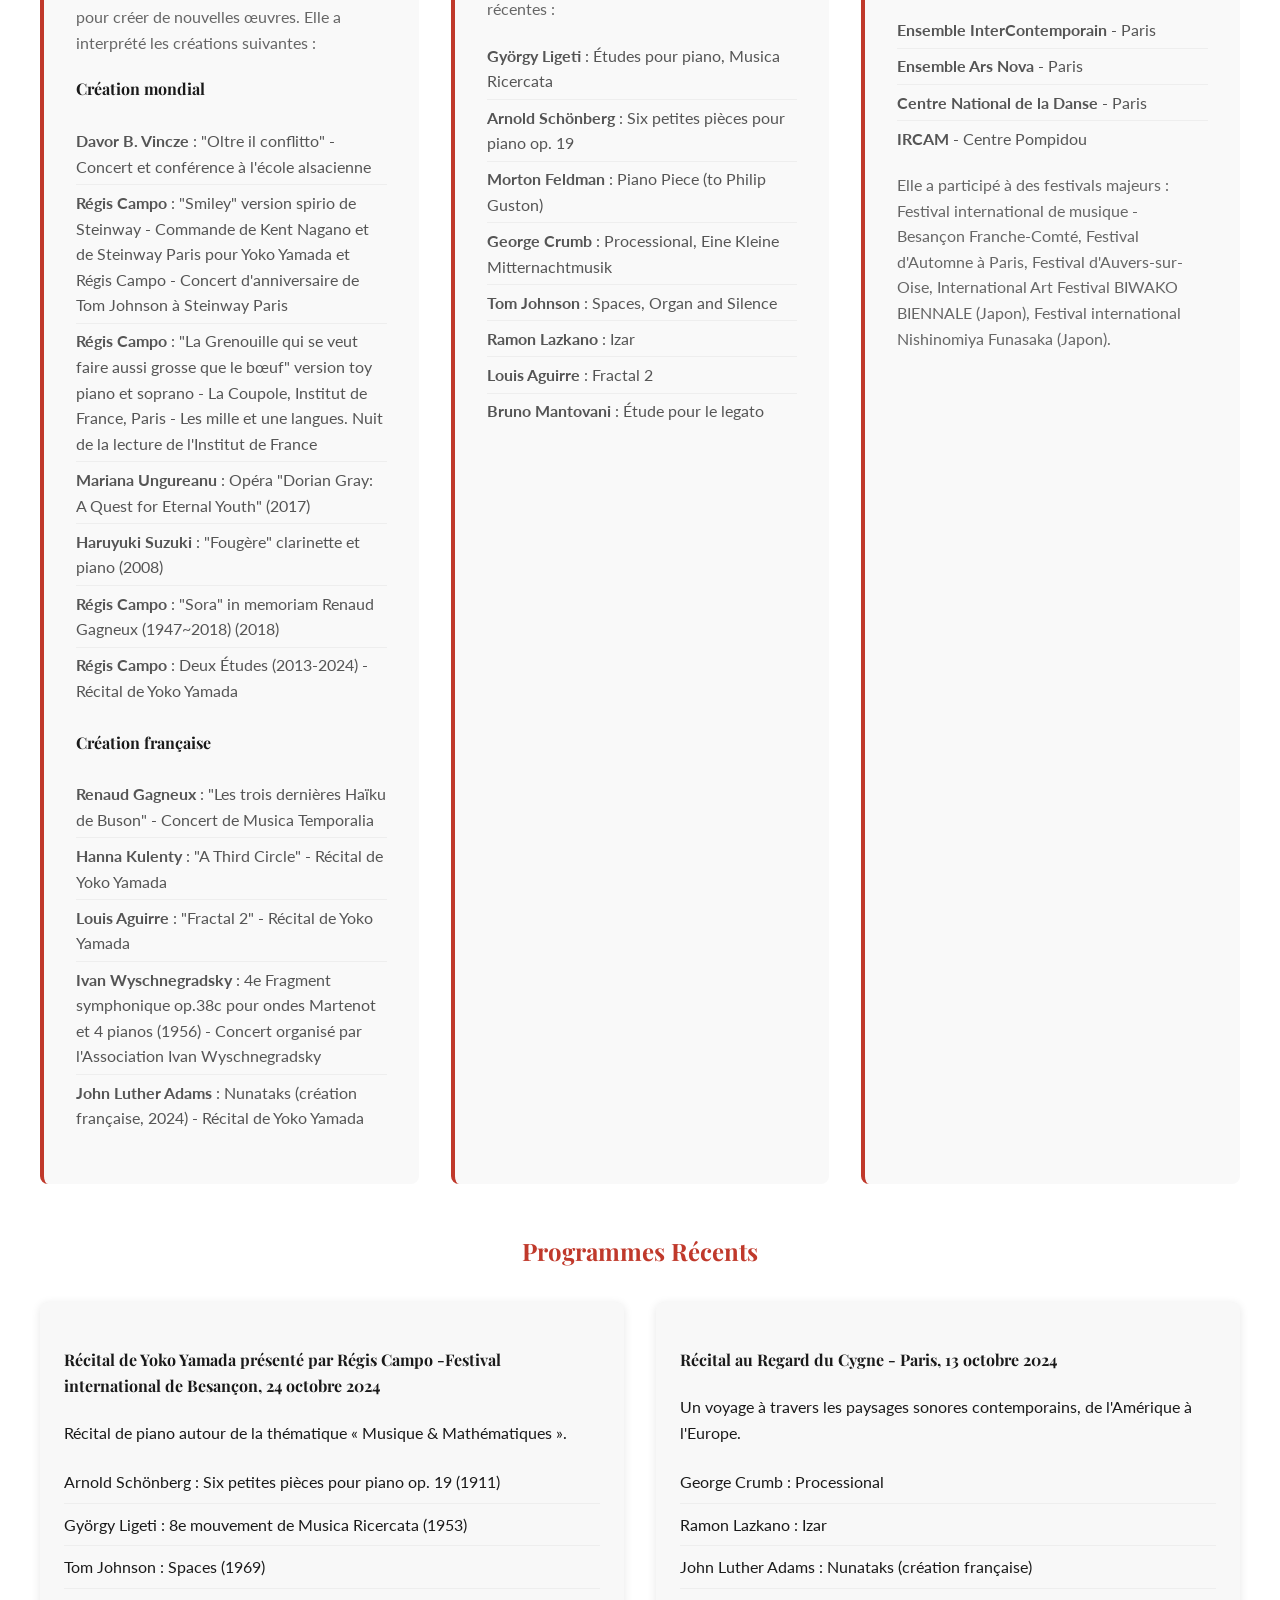
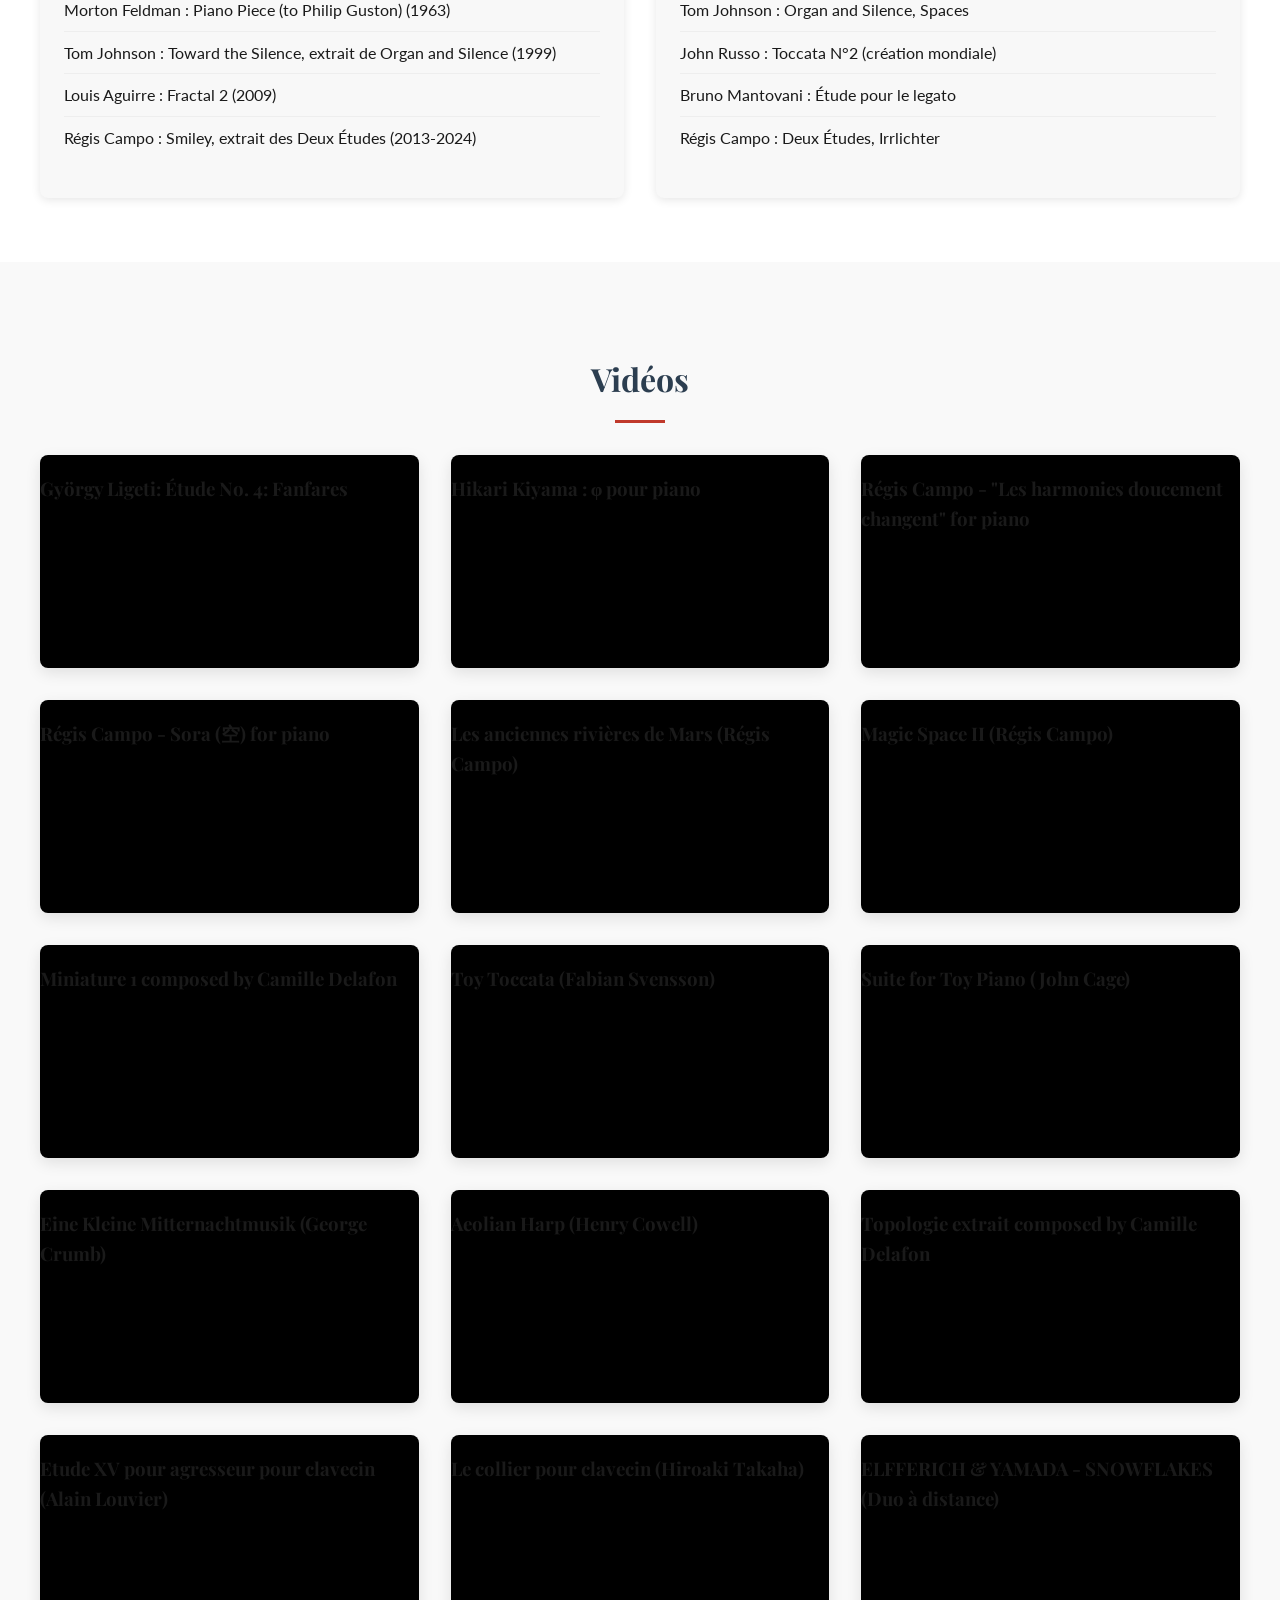
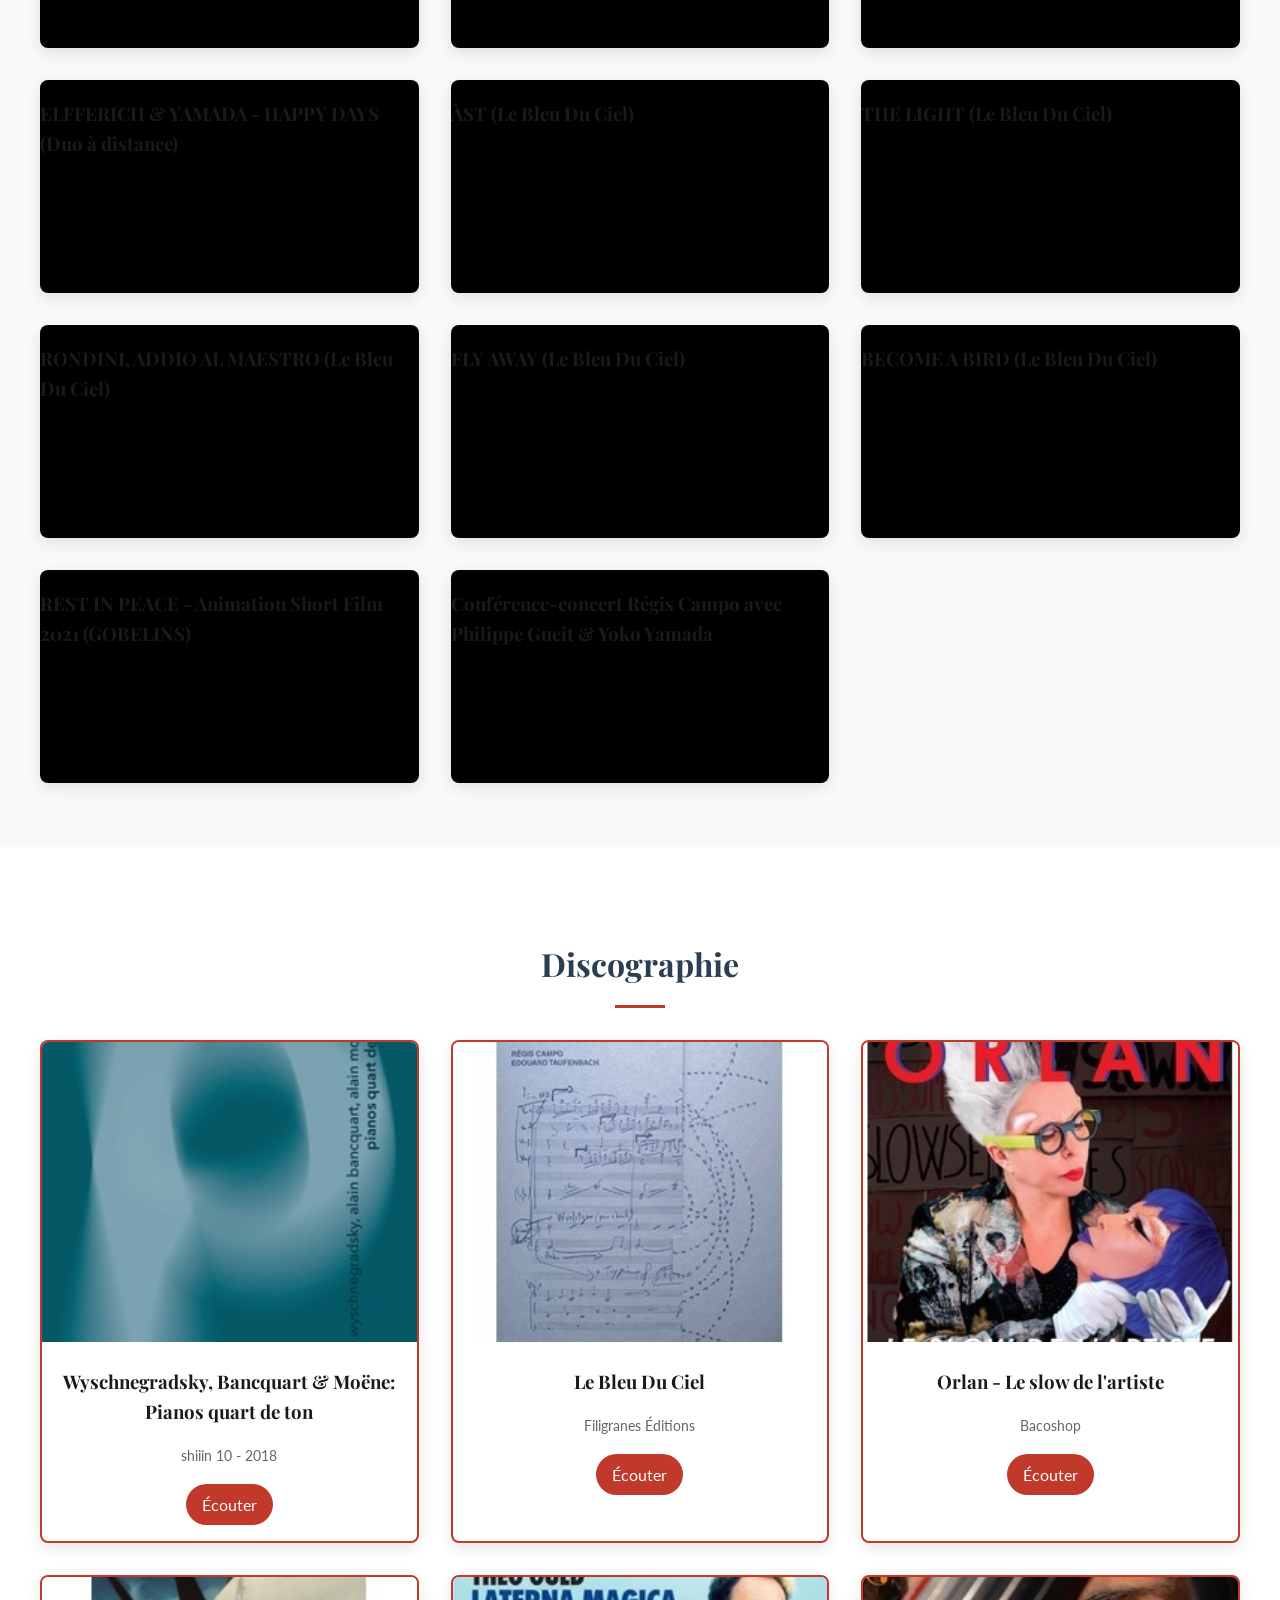
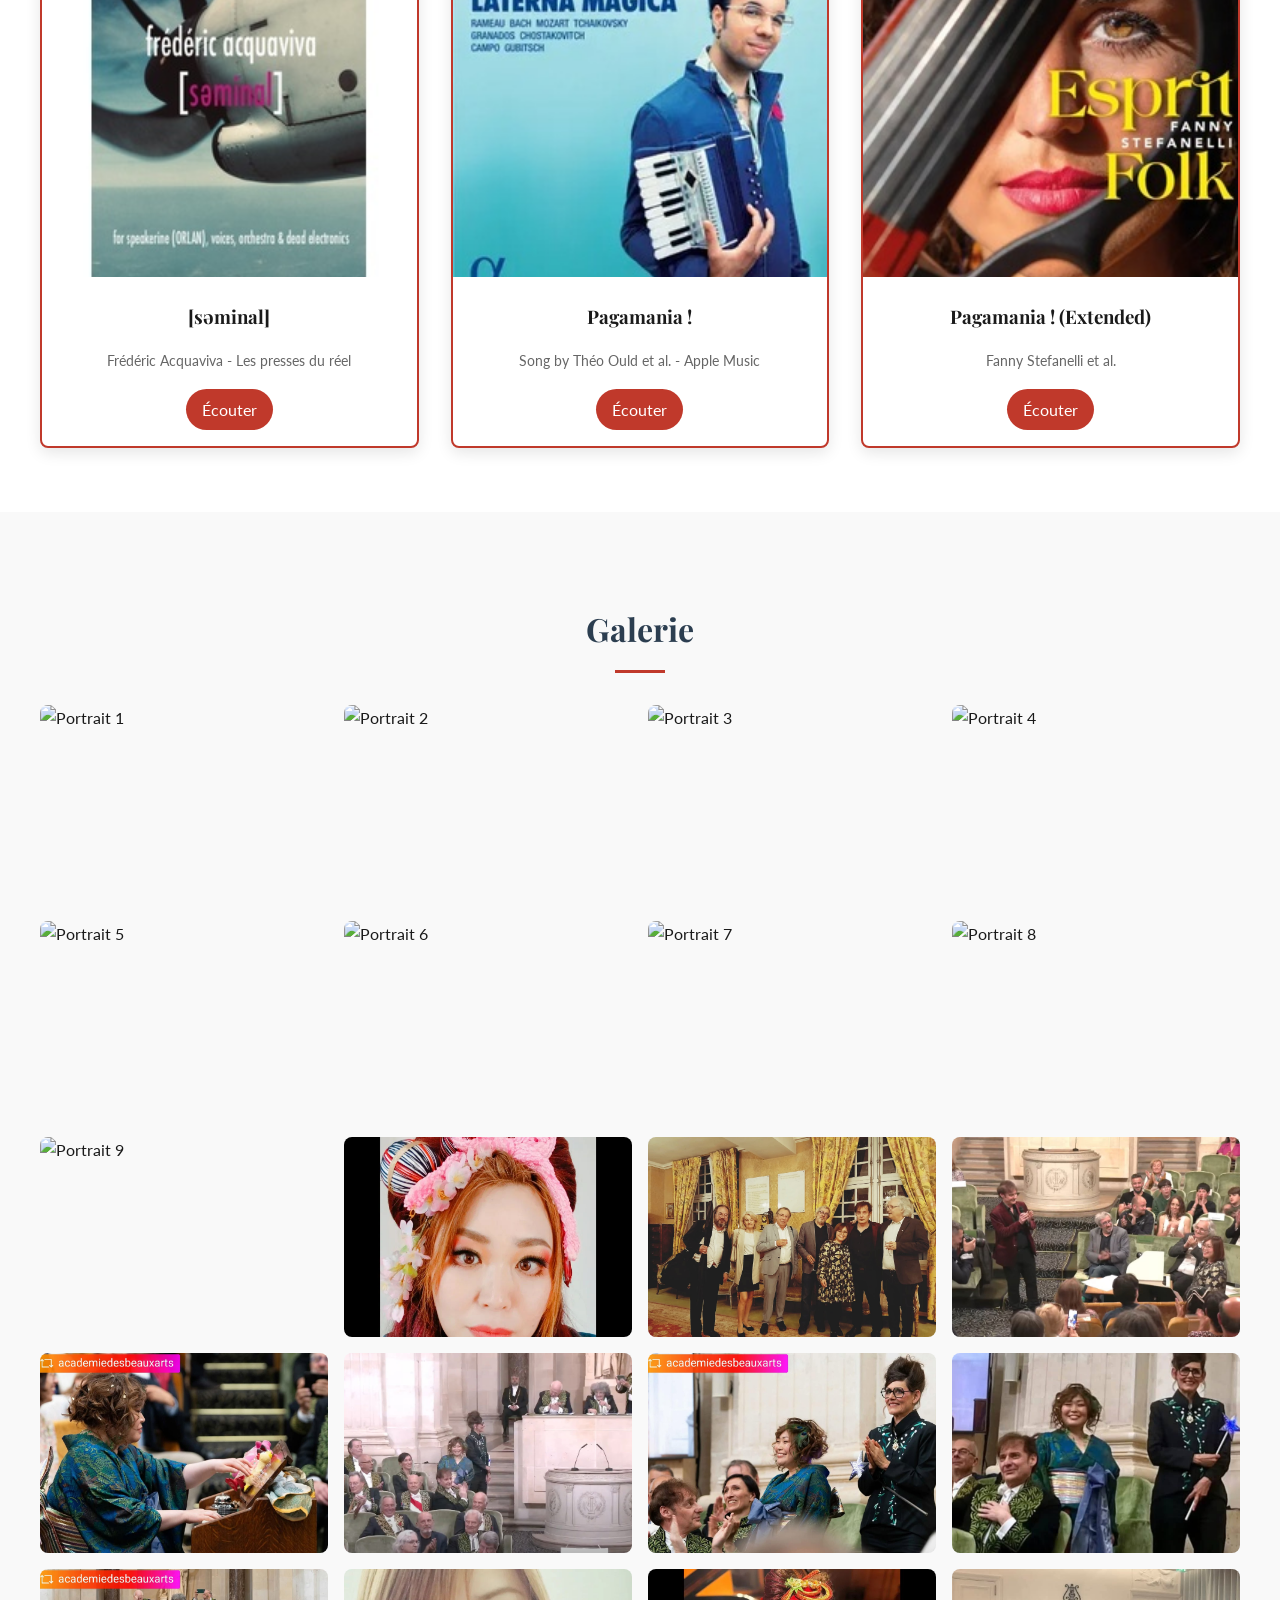
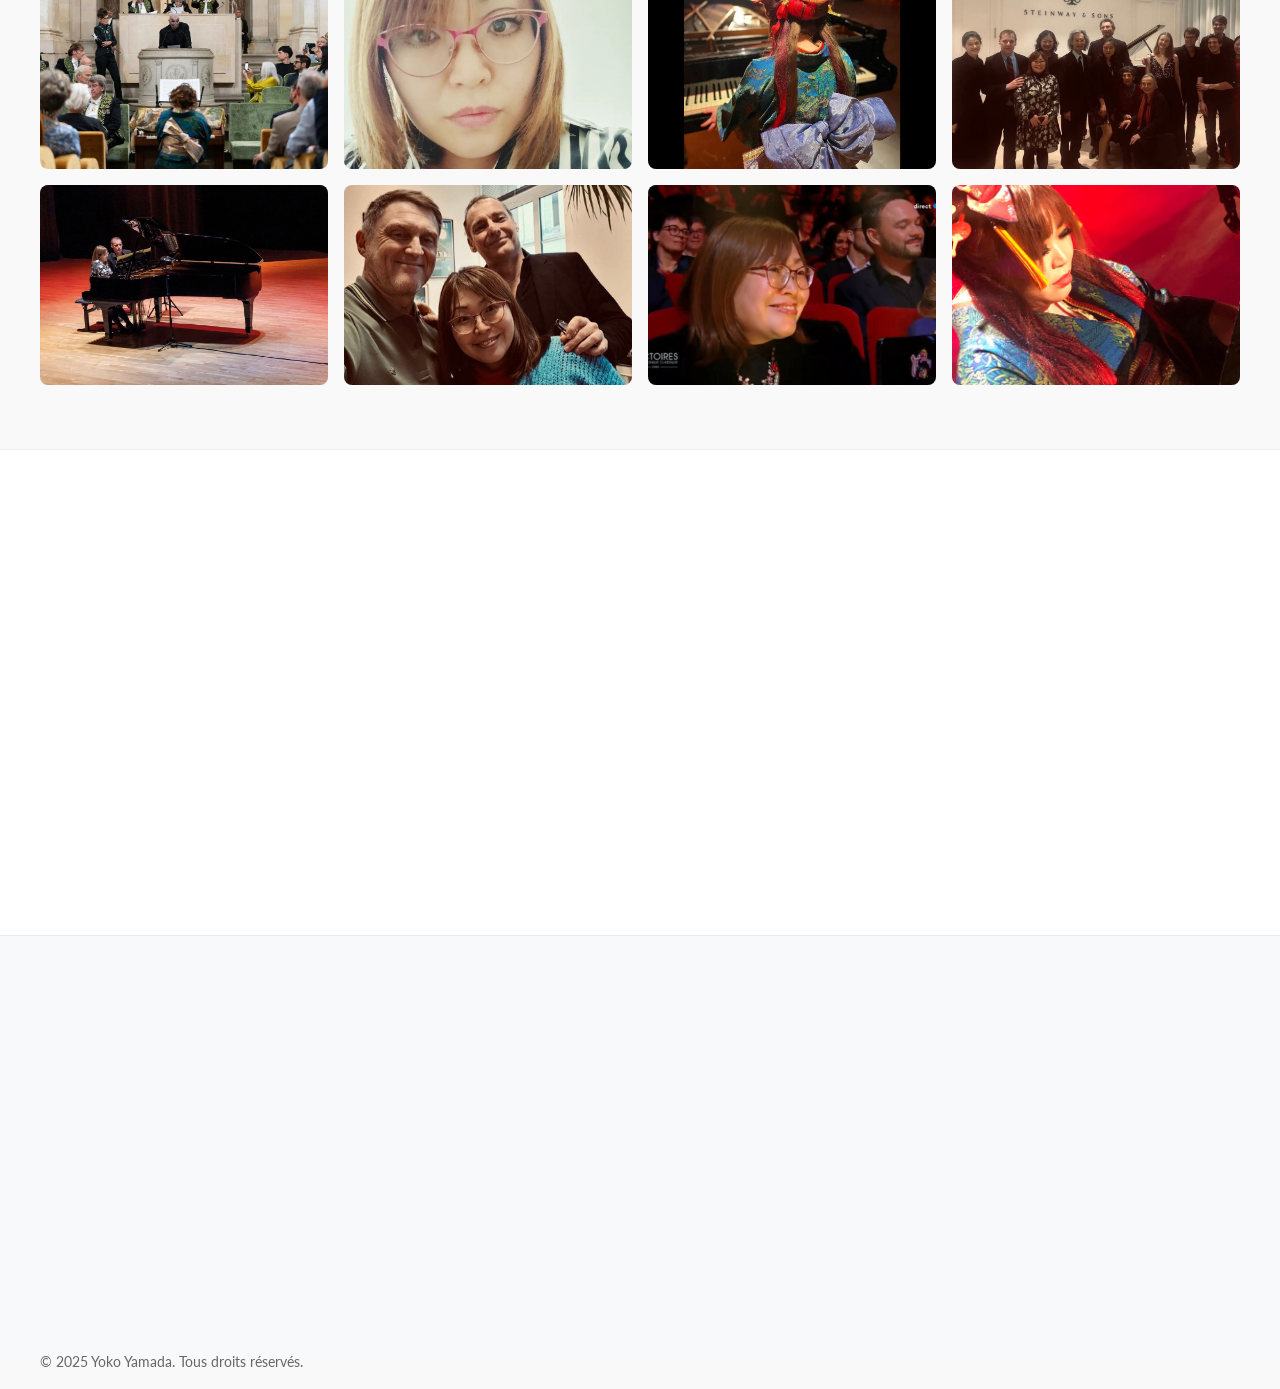
==== commit 3ba41e08: "changé à propos" ====
--- a/index.html
+++ b/index.html
@@ -40,15 +40,13 @@
                 </div>
                 <div class="hero-about">
                     <h2>À propos</h2>
-                    <p>Elle commence l'électone à l'âge de 4 ans, puis le piano à 9 ans. À 11 ans, elle devient organiste officielle d'une église. Elle étudie la musicologie à l'Université Doshisha pour femmes. Immédiatement après l'obtention de son diplôme de musicologie, elle est admise au département de piano de l'École Normale de Musique de Paris et, la même temps, est lauréate dans la catégorie piano d'un concours international.</p>
-                    
                     <p>Yoko Yamada est une pianiste concertiste japonaise résidant à Paris. Titulaire de plusieurs prix et bourses, elle a travaillé pour l'IRCAM, le festival « Automne à Paris », le John Cage Trust (États-Unis), le festival Conc'air (devant 8000 spectateurs), les festivals d'Auvers-sur-Oise, Biwako (Japon) et Nishinomiya Funasaka (Japon).</p>
                     
                     <p>Elle a joué pour la Carte Blanche du festival Weekend Claviers Contemporaine, le Centre National de la Danse, l'Ensemble InterContemporain, Court-Circuit, le Théâtre du Châtelet, l'ensemble Ars Nova, l'Institut de France, et a travaillé avec des compositeurs renommés comme Michel Decoust, Alain Louvier, Philippe Manoury, Susumu Yoshida et Ramon Lazkano.</p>
                     
-                    <p>Ses études musicales l'ont menée à l'Université des Jeunes Filles de Doshisha (DWCLA) au Japon (2003) auprès de Ryosuke Shiina, Jiaxun Lin et Noriko Maeda, puis en France à l'École Normale de Musique de Paris avec Odile Delangre et au Conservatoire de Ville-d'Avray avec Jean-Marie Cottet.</p>
-                    
-                    <p>Yoko Yamada a participé à des académies prestigieuses : Manifeste IRCAM (2012), Acanthe à Metz (2011), Royaumont (2011), et l'Atelier Répertoire & Pédagogie du Piano Contemporain animé par Martin Joste depuis 2016. Elle a créé mondialement des œuvres de Régis Campo, Ivan Wyschnegradsky, Renaud Gagneux et Davor Vincze.</p>
+                    <p>Elle commence l'électone à l'âge de 4 ans, puis le piano à 9 ans. À 11 ans, elle devient organiste officielle d'une église. Ses études musicales l'ont menée à l'Université des Jeunes Filles de Doshisha (DWCLA) au Japon (2003) auprès de Ryosuke Shiina, Jiaxun Lin et Noriko Maeda. Immédiatement après l'obtention de son diplôme de musicologie, elle est lauréate dans la catégorie piano d'un concours international, la même temps, elle est admise au département de piano de l'École Normale de Musique de Paris avec Odile Delangre. Après cela, elle étudie au conservatoire de Ville-d'Avray avec Jean-Marie Cottet.</p>
+                    
+                    <p>Yoko Yamada a participé à des académies prestigieuses : Manifeste IRCAM (2012), Acanthe à Metz (2011), Royaumont (2011), et l'Atelier Répertoire & Pédagogie du Piano Contemporain animé par Martin Joste. Elle a créé mondialement des œuvres de Régis Campo, Ivan Wyschnegradsky, Renaud Gagneux, Haruyuki Suzuki et Davor Vincze.</p>
                     
                     <p>Ses interprétations ont été diffusées par France Musique, France Télévision et de nombreuses radios internationales, notamment en Allemagne, Angleterre, Suisse, Belgique, Mexique et Nouvelle-Zélande. Une presse internationale extensive lui rend hommage : Télérama, Le Monde, Elle, Vogue, Paris Match, Diapason, Classica, Wire, avec des articles publiés en France, Canada, Angleterre et Japon.</p>
                     
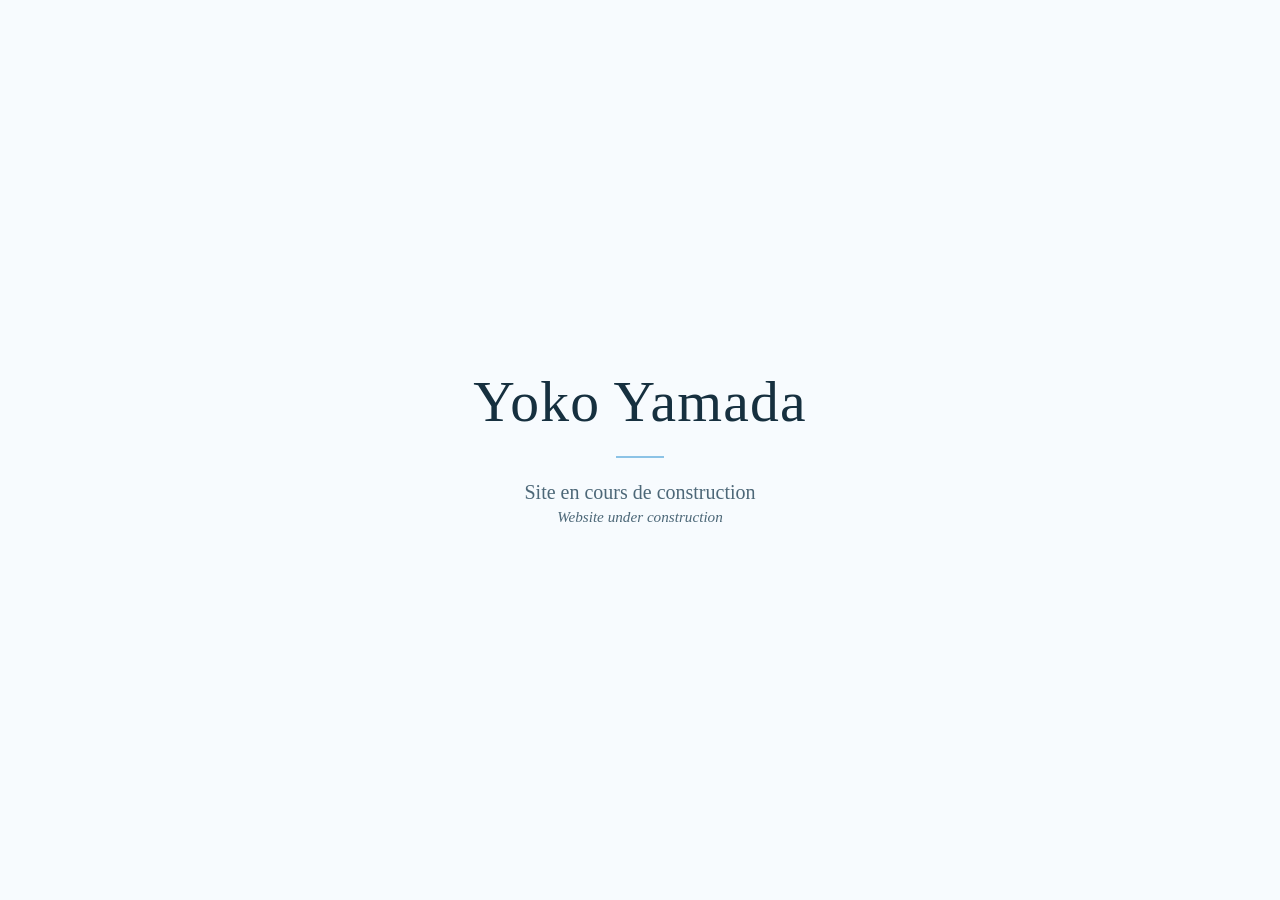
==== commit f25fa638: "Site en cours de construction" ====
--- a/index.html
+++ b/index.html
@@ -1,383 +1,35 @@
 <!DOCTYPE html>
 <html lang="fr">
 <head>
-    <meta charset="UTF-8">
-    <meta name="viewport" content="width=device-width, initial-scale=1.0">
-    <meta name="description" content="Yoko Yamada - Pianiste concertiste japonaise spécialisée en musique contemporaine. Découvrez son répertoire, vidéos, galeries et discographie.">
-    <meta name="keywords" content="Yoko Yamada, pianiste, musique contemporaine, concert, piano, Japon, Paris">
-    <title>Yoko Yamada - Pianiste Concertiste</title>
-    <link rel="stylesheet" href="styles.css">
-    <link href="https://fonts.googleapis.com/css2?family=Playfair+Display:wght@400;700&family=Lato:wght@300;400;700&display=swap" rel="stylesheet">
+    <meta charset="utf-8">
+    <meta name="viewport" content="width=device-width, initial-scale=1">
+    <title>Yoko Yamada — Site en cours de construction</title>
+    <meta name="description" content="Le site de Yoko Yamada est en cours de construction.">
+    <style>
+        :root { color-scheme: light; }
+        * { box-sizing: border-box; }
+        html, body { height: 100%; margin: 0; }
+        body {
+            display: grid;
+            place-items: center;
+            padding: 24px 16px;
+            background: #f7fbfe;
+            color: #16303f;
+            font-family: Georgia, "Times New Roman", serif;
+            text-align: center;
+        }
+        h1 { margin: 0; font-size: clamp(2.2rem, 8vw, 3.6rem); font-weight: normal; letter-spacing: 0.02em; }
+        .rule { width: 48px; height: 2px; margin: 1.4rem auto; background: #8cc3e6; border: 0; }
+        p { margin: 0.3rem 0; font-size: clamp(1.05rem, 3.5vw, 1.25rem); color: #4d6878; }
+        p[lang="en"] { font-size: 0.95rem; font-style: italic; }
+    </style>
 </head>
 <body>
-    <header>
-        <nav>
-            <div class="logo">Yoko Yamada</div>
-            <div class="menu-toggle">
-                <span></span>
-                <span></span>
-                <span></span>
-            </div>
-            <ul>
-                <li><a href="#hero">À propos</a></li>
-                <li><a href="#repertoire">Répertoire</a></li>
-                <li><a href="#videos">Vidéos</a></li>
-                <li><a href="#discography">Discographie</a></li>
-                <li><a href="#gallery">Galerie</a></li>
-                <li><a href="#teaching">Enseignement</a></li>
-                <li><a href="#contact">Contact</a></li>
-            </ul>
-        </nav>
-    </header>
-
-    <section id="hero">
-        <div class="container">
-            <div class="hero-content">
-                <div class="hero-text">
-                    <h1>Yoko Yamada</h1>
-                    <p>Pianiste Concertiste</p>
-                    <img src="portrait-1.jpg" alt="Yoko Yamada" class="hero-image">
-                </div>
-                <div class="hero-about">
-                    <h2>À propos</h2>
-                    <p>Yoko Yamada est une pianiste concertiste japonaise résidant à Paris. Titulaire de plusieurs prix et bourses, elle a travaillé pour l'IRCAM, le festival « Automne à Paris », le John Cage Trust (États-Unis), le festival Conc'air (devant 8000 spectateurs), les festivals d'Auvers-sur-Oise, Biwako (Japon) et Nishinomiya Funasaka (Japon).</p>
-                    
-                    <p>Elle a joué pour la Carte Blanche du festival Weekend Claviers Contemporaine, le Centre National de la Danse, l'Ensemble InterContemporain, Court-Circuit, le Théâtre du Châtelet, l'ensemble Ars Nova, l'Institut de France, et a travaillé avec des compositeurs renommés comme Michel Decoust, Alain Louvier, Philippe Manoury, Susumu Yoshida et Ramon Lazkano.</p>
-                    
-                    <p>Elle commence l'électone à l'âge de 4 ans, puis le piano à 9 ans. À 11 ans, elle devient organiste officielle d'une église. Ses études musicales l'ont menée à l'Université des Jeunes Filles de Doshisha (DWCLA) au Japon (2003) auprès de Ryosuke Shiina, Jiaxun Lin et Noriko Maeda. Immédiatement après l'obtention de son diplôme de musicologie, elle est lauréate dans la catégorie piano d'un concours international, la même temps, elle est admise au département de piano de l'École Normale de Musique de Paris avec Odile Delangre. Après cela, elle étudie au conservatoire de Ville-d'Avray avec Jean-Marie Cottet.</p>
-                    
-                    <p>Yoko Yamada a participé à des académies prestigieuses : Manifeste IRCAM (2012), Acanthe à Metz (2011), Royaumont (2011), et l'Atelier Répertoire & Pédagogie du Piano Contemporain animé par Martin Joste. Elle a créé mondialement des œuvres de Régis Campo, Ivan Wyschnegradsky, Renaud Gagneux, Haruyuki Suzuki et Davor Vincze.</p>
-                    
-                    <p>Ses interprétations ont été diffusées par France Musique, France Télévision et de nombreuses radios internationales, notamment en Allemagne, Angleterre, Suisse, Belgique, Mexique et Nouvelle-Zélande. Une presse internationale extensive lui rend hommage : Télérama, Le Monde, Elle, Vogue, Paris Match, Diapason, Classica, Wire, avec des articles publiés en France, Canada, Angleterre et Japon.</p>
-                    
-                    <p>En tant que concertiste, elle n'interprète que de la musique contemporaine.</p>
-                </div>
-            </div>
-        </div>
-    </section>
-
-    <section id="repertoire">
-        <div class="container">
-            <h2>Répertoire</h2>
-
-            <div class="repertoire-intro">
-                <p>Yoko Yamada se distingue par son expertise exceptionnelle en musique contemporaine. Sa carrière internationale l'a amenée à collaborer avec les plus grands compositeurs vivants et à créer des œuvres majeures.</p>
-
-                <p>Spécialiste reconnue de la musique contemporaine, elle a travaillé aux côtés de Régis Campo, Philippe Manoury, Ramon Lazkano et Bruno Mantovani, entre autres. Ses interprétations de John Cage, Morton Feldman et György Ligeti sont particulièrement appréciées pour leur profondeur et leur précision technique.</p>
-            </div>
-
-            <div class="repertoire-sections">
-                <div class="repertoire-section">
-                    <h3>Créations Mondiales & Françaises</h3>
-                    <p>Yoko Yamada est régulièrement sollicitée pour créer de nouvelles œuvres. Elle a interprété les créations suivantes :</p>
-                    
-                    <h4>Création mondial</h4>
-                    <ul>
-                        <li><strong>Davor B. Vincze</strong> : "Oltre il conflitto" - Concert et conférence à l'école alsacienne</li>
-                        <li><strong>Régis Campo</strong> : "Smiley" version spirio de Steinway - Commande de Kent Nagano et de Steinway Paris pour Yoko Yamada et Régis Campo - Concert d'anniversaire de Tom Johnson à Steinway Paris</li>
-                        <li><strong>Régis Campo</strong> : "La Grenouille qui se veut faire aussi grosse que le bœuf" version toy piano et soprano - La Coupole, Institut de France, Paris - Les mille et une langues. Nuit de la lecture de l'Institut de France</li>
-                        <li><strong>Mariana Ungureanu</strong> : Opéra "Dorian Gray: A Quest for Eternal Youth" (2017)</li>
-                        <li><strong>Haruyuki Suzuki</strong> : "Fougère" clarinette et piano (2008)</li>
-                        <li><strong>Régis Campo</strong> : "Sora" in memoriam Renaud Gagneux (1947~2018) (2018)</li>
-                        <li><strong>Régis Campo</strong> : Deux Études (2013-2024) - Récital de Yoko Yamada</li>
-                    </ul>
-
-                    <h4>Création française</h4>
-                    <ul>
-                        <li><strong>Renaud Gagneux</strong> : "Les trois dernières Haïku de Buson" - Concert de Musica Temporalia</li>
-                        <li><strong>Hanna Kulenty</strong> : "A Third Circle" - Récital de Yoko Yamada</li>
-                        <li><strong>Louis Aguirre</strong> : "Fractal 2" - Récital de Yoko Yamada</li>
-                        <li><strong>Ivan Wyschnegradsky</strong> : 4e Fragment symphonique op.38c pour ondes Martenot et 4 pianos (1956) - Concert organisé par l'Association Ivan Wyschnegradsky</li>
-                        <li><strong>John Luther Adams</strong> : Nunataks (création française, 2024) - Récital de Yoko Yamada</li>   
-                    </ul>
-
-                </div>
-
-                <div class="repertoire-section">
-                    <h3>Musique Contemporaine</h3>
-                    <p>Son répertoire contemporain s'étend des classiques du XXe siècle aux œuvres les plus récentes :</p>
-                    <ul>
-                        <li><strong>György Ligeti</strong> : Études pour piano, Musica Ricercata</li>
-                        <li><strong>Arnold Schönberg</strong> : Six petites pièces pour piano op. 19</li>
-                        <li><strong>Morton Feldman</strong> : Piano Piece (to Philip Guston)</li>
-                        <li><strong>George Crumb</strong> : Processional, Eine Kleine Mitternachtmusik</li>
-                        <li><strong>Tom Johnson</strong> : Spaces, Organ and Silence</li>
-                        <li><strong>Ramon Lazkano</strong> : Izar</li>
-                        <li><strong>Louis Aguirre</strong> : Fractal 2</li>
-                        <li><strong>Bruno Mantovani</strong> : Étude pour le legato</li>
-                    </ul>
-                </div>
-
-                <div class="repertoire-section">
-                    <h3>Collaborations Artistiques</h3>
-                    <p>Yoko Yamada travaille régulièrement avec des ensembles prestigieux :</p>
-                    <ul>
-                        <li><strong>Ensemble InterContemporain</strong> - Paris</li>
-                        <li><strong>Ensemble Ars Nova</strong> - Paris</li>
-                        <li><strong>Centre National de la Danse</strong> - Paris</li>
-                        <li><strong>IRCAM</strong> - Centre Pompidou</li>
-                    </ul>
-                    <p>Elle a participé à des festivals majeurs :  Festival international de musique - Besançon Franche-Comté, Festival d'Automne à Paris, Festival d'Auvers-sur-Oise, International Art Festival BIWAKO BIENNALE (Japon), Festival international Nishinomiya Funasaka (Japon).</p>
-                </div>
-            </div>
-
-            <div class="repertoire-concerts">
-                <h3>Programmes Récents</h3>
-                <div class="concert-programs">
-                    <div class="program">
-                        <h4>Récital de Yoko Yamada présenté par Régis Campo -Festival international de Besançon, 24 octobre 2024</h4>
-                        <p>Récital de piano autour de la thématique « Musique & Mathématiques ».</p>
-                        <ul>
-                            <li>Arnold Schönberg : Six petites pièces pour piano op. 19 (1911)</li>
-                            <li>György Ligeti : 8e mouvement de Musica Ricercata (1953)</li>
-                            <li>Tom Johnson : Spaces (1969)</li>
-                            <li>Morton Feldman : Piano Piece (to Philip Guston) (1963)</li>
-                            <li>Tom Johnson : Toward the Silence, extrait de Organ and Silence (1999)</li>
-                            <li>Louis Aguirre : Fractal 2 (2009)</li>
-                            <li>Régis Campo : Smiley, extrait des Deux Études (2013-2024)</li>
-                        </ul>
-                    </div>
-                    <div class="program">
-                        <h4>Récital au Regard du Cygne - Paris, 13 octobre 2024</h4>
-                        <p>Un voyage à travers les paysages sonores contemporains, de l'Amérique à l'Europe.</p>
-                        <ul>
-                            <li>George Crumb : Processional</li>
-                            <li>Ramon Lazkano : Izar</li>
-                            <li>John Luther Adams : Nunataks (création française)</li>
-                            <li>Tom Johnson : Organ and Silence, Spaces</li>
-                            <li>John Russo : Toccata N°2 (création mondiale)</li>
-                            <li>Bruno Mantovani : Étude pour le legato</li>
-                            <li>Régis Campo : Deux Études, Irrlichter</li>
-                        </ul>
-                    </div>
-                </div>
-            </div>
-        </div>
-    </section>
-
-    <section id="videos">
-        <div class="container">
-            <h2>Vidéos</h2>
-            <div class="video-grid">
-                <div class="video-item">
-                    <h3>György Ligeti: Étude No. 4: Fanfares</h3>
-                    <iframe src="https://www.youtube.com/embed/DUBKTpXViuY" frameborder="0" allowfullscreen></iframe>
-                </div>
-                <div class="video-item">
-                    <h3>Hikari Kiyama : φ pour piano</h3>
-                    <iframe src="https://www.youtube.com/embed/WfqT6rVHPco" frameborder="0" allowfullscreen></iframe>
-                </div>
-                <div class="video-item">
-                    <h3>Régis Campo - "Les harmonies doucement changent" for piano</h3>
-                    <iframe src="https://www.youtube.com/embed/2oMxDveWobk" frameborder="0" allowfullscreen></iframe>
-                </div>
-                <div class="video-item">
-                    <h3>Régis Campo - Sora (空) for piano</h3>
-                    <iframe src="https://www.youtube.com/embed/leaLBR1dgPg" frameborder="0" allowfullscreen></iframe>
-                </div>
-                <div class="video-item">
-                    <h3>Les anciennes rivières de Mars (Régis Campo)</h3>
-                    <iframe src="https://www.youtube.com/embed/hyTyR1Gn7zw" frameborder="0" allowfullscreen></iframe>
-                </div>
-                <div class="video-item">
-                    <h3>Magic Space II (Régis Campo)</h3>
-                    <iframe src="https://www.youtube.com/embed/sfPu7L82YNA" frameborder="0" allowfullscreen></iframe>
-                </div>
-                <div class="video-item">
-                    <h3>Miniature 1 composed by Camille Delafon</h3>
-                    <iframe src="https://www.youtube.com/embed/-TbKRFttRlc" frameborder="0" allowfullscreen></iframe>
-                </div>
-                <div class="video-item">
-                    <h3>Toy Toccata (Fabian Svensson)</h3>
-                    <iframe src="https://www.youtube.com/embed/CoR0XMmBbBo" frameborder="0" allowfullscreen></iframe>
-                </div>
-                <div class="video-item">
-                    <h3>Suite for Toy Piano (John Cage)</h3>
-                    <iframe src="https://www.youtube.com/embed/7lX3j2vnj-k" frameborder="0" allowfullscreen></iframe>
-                </div>
-                <div class="video-item">
-                    <h3>Eine Kleine Mitternachtmusik (George Crumb)</h3>
-                    <iframe src="https://www.youtube.com/embed/7hFfFmi6LsU" frameborder="0" allowfullscreen></iframe>
-                </div>
-                <div class="video-item">
-                    <h3>Aeolian Harp (Henry Cowell)</h3>
-                    <iframe src="https://www.youtube.com/embed/lteZczAxn9k" frameborder="0" allowfullscreen></iframe>
-                </div>
-                <div class="video-item">
-                    <h3>Topologie extrait composed by Camille Delafon</h3>
-                    <iframe src="https://www.youtube.com/embed/nwY6b2vU598" frameborder="0" allowfullscreen></iframe>
-                </div>
-                <div class="video-item">
-                    <h3>Etude XV pour agresseur pour clavecin (Alain Louvier)</h3>
-                    <iframe src="https://www.youtube.com/embed/1XrFZuPhozo" frameborder="0" allowfullscreen></iframe>
-                </div>
-                <div class="video-item">
-                    <h3>Le collier pour clavecin (Hiroaki Takaha)</h3>
-                    <iframe src="https://www.youtube.com/embed/Mb6UJM5rFBE" frameborder="0" allowfullscreen></iframe>
-                </div>
-                <div class="video-item">
-                    <h3>ELFFERICH & YAMADA - SNOWFLAKES (Duo à distance)</h3>
-                    <iframe src="https://www.youtube.com/embed/7v1K9TS22Js" frameborder="0" allowfullscreen></iframe>
-                </div>
-                <div class="video-item">
-                    <h3>ELFFERICH & YAMADA - HAPPY DAYS (Duo à distance)</h3>
-                    <iframe src="https://www.youtube.com/embed/I0AtWmJUvCM" frameborder="0" allowfullscreen></iframe>
-                </div>
-                <div class="video-item">
-                    <h3>ÀST (Le Bleu Du Ciel)</h3>
-                    <iframe src="https://www.youtube.com/embed/QXukvteSFSw" frameborder="0" allowfullscreen></iframe>
-                </div>
-                <div class="video-item">
-                    <h3>THE LIGHT (Le Bleu Du Ciel)</h3>
-                    <iframe src="https://www.youtube.com/embed/Kp8CZ2igU3k" frameborder="0" allowfullscreen></iframe>
-                </div>
-                <div class="video-item">
-                    <h3>RONDINI, ADDIO AL MAESTRO (Le Bleu Du Ciel)</h3>
-                    <iframe src="https://www.youtube.com/embed/74E1HRYkSgo" frameborder="0" allowfullscreen></iframe>
-                </div>
-                <div class="video-item">
-                    <h3>FLY AWAY (Le Bleu Du Ciel)</h3>
-                    <iframe src="https://www.youtube.com/embed/aEymftPJ19M" frameborder="0" allowfullscreen></iframe>
-                </div>
-                <div class="video-item">
-                    <h3>BECOME A BIRD (Le Bleu Du Ciel)</h3>
-                    <iframe src="https://www.youtube.com/embed/Xm9764uJW2Y" frameborder="0" allowfullscreen></iframe>
-                </div>
-                <div class="video-item">
-                    <h3>REST IN PEACE - Animation Short Film 2021 (GOBELINS)</h3>
-                    <iframe src="https://www.youtube.com/embed/1qiWl9KAedI" frameborder="0" allowfullscreen></iframe>
-                </div>
-                <div class="video-item">
-                    <h3>Conférence-concert Régis Campo avec Philippe Gueit & Yoko Yamada</h3>
-                    <iframe src="https://www.youtube.com/embed/FhvO5g9N_YI" frameborder="0" allowfullscreen></iframe>
-                </div>
-            </div>
-        </div>
-    </section>
-
-    <section id="discography">
-        <div class="container">
-            <h2>Discographie</h2>
-            <div class="album-grid">
-                <div class="album-card">
-                    <img src="Wyschnegradsky, Bancquart & Moëne Pianos quart de ton_cropped.jpg" alt="Wyschnegradsky Album">
-                    <h3>Wyschnegradsky, Bancquart & Moëne: Pianos quart de ton</h3>
-                    <p>shiiin 10 - 2018</p>
-                    <a href="https://share.google/s8GZMo7tkDkUSyOky" target="_blank">Écouter</a>
-                </div>
-                <div class="album-card">
-                    <img src="Le Bleu Du Ciel_cropped.jpg" alt="Le Bleu Du Ciel Album">
-                    <h3>Le Bleu Du Ciel</h3>
-                    <p>Filigranes Éditions</p>
-                    <a href="https://share.google/Xl8PVLxoLoIl8qKgy" target="_blank">Écouter</a>
-                </div>
-                <div class="album-card">
-                    <img src="Orlan - Le slow de l'artiste_cropped.jpg" alt="Orlan Album">
-                    <h3>Orlan - Le slow de l'artiste</h3>
-                    <p>Bacoshop</p>
-                    <a href="https://share.google/vnJ6VL4KesDqOwYs6" target="_blank">Écouter</a>
-                </div>
-                <div class="album-card">
-                    <img src="Frédéric Acquaviva - Les presses du réel_cropped.jpg" alt="Seminal Album">
-                    <h3>[səminal]</h3>
-                    <p>Frédéric Acquaviva - Les presses du réel</p>
-                    <a href="https://share.google/dnWexfeUSVrhPWCW0" target="_blank">Écouter</a>
-                </div>
-                <div class="album-card">
-                    <img src="Pagamania_cropped.jpg" alt="Pagamania Album">
-                    <h3>Pagamania !</h3>
-                    <p>Song by Théo Ould et al. - Apple Music</p>
-                    <a href="https://share.google/3sBfAjBsgggVgboQY" target="_blank">Écouter</a>
-                </div>
-                <div class="album-card">
-                    <img src="Pagamania extended_cropped.jpg" alt="Pagamania Extended Album">
-                    <h3>Pagamania ! (Extended)</h3>
-                    <p>Fanny Stefanelli et al.</p>
-                    <a href="https://share.google/aRUityvo91Z3wJ6Qm" target="_blank">Écouter</a>
-                </div>
-            </div>
-        </div>
-    </section>
-
-    <section id="gallery">
-        <div class="container">
-            <h2>Galerie</h2>
-            <div class="gallery-grid">
-                <img src="portrait-1.jpg" alt="Portrait 1">
-                <img src="portrait-2.jpg" alt="Portrait 2">
-                <img src="portrait-3.jpg" alt="Portrait 3">
-                <img src="portrait-4.jpg" alt="Portrait 4">
-                <img src="portrait-5.jpg" alt="Portrait 5">
-                <img src="portrait-6.jpg" alt="Portrait 6">
-                <img src="portrait-7.jpg" alt="Portrait 7">
-                <img src="portrait-8.jpg" alt="Portrait 8">
-                <img src="portrait-9.jpg" alt="Portrait 9">
-                <img src="gallery-1.jpg" alt="Performance 1">
-                <img src="gallery-2.jpg" alt="Performance 2">
-                <img src="gallery-3.jpg" alt="Performance 3">
-                <img src="gallery-4.jpg" alt="Performance 4">
-                <img src="gallery-5.jpg" alt="Performance 5">
-                <img src="gallery-6.jpg" alt="Performance 6">
-                <img src="gallery-7.jpg" alt="Performance 7">
-                <img src="gallery-8.jpg" alt="Performance 8">
-                <img src="gallery-9.jpg" alt="Performance 9">
-                <img src="gallery-10.jpg" alt="Performance 10">
-                <img src="gallery-11.jpg" alt="Performance 11">
-                <img src="gallery-12.jpg" alt="Performance 12">
-                <img src="gallery-13.jpg" alt="Performance 13">
-                <img src="gallery-14.jpg" alt="Performance 14">
-                <img src="personal-1.jpg" alt="Personnel 1">
-            </div>
-        </div>
-    </section>
-
-    <section id="contact">
-        <div class="container">
-            <h2>Contact</h2>
-            <p>Retrouvez Yoko Yamada sur les réseaux sociaux :</p>
-            <div class="social-icons">
-                <a href="https://www.facebook.com/share/1826vP3Qnj/" target="_blank">
-                    <svg width="30" height="30" viewBox="0 0 24 24" fill="currentColor">
-                        <path d="M24 12.073c0-6.627-5.373-12-12-12s-12 5.373-12 12c0 5.99 4.388 10.954 10.125 11.854v-8.385H7.078v-3.47h3.047V9.43c0-3.007 1.792-4.669 4.533-4.669 1.312 0 2.686.235 2.686.235v2.953H15.83c-1.491 0-1.956.925-1.956 1.874v2.25h3.328l-.532 3.47h-2.796v8.385C19.612 23.027 24 18.062 24 12.073z"/>
-                    </svg>
-                    Facebook
-                </a>
-                <a href="https://www.instagram.com/yoko.yamada.piano/" target="_blank">
-                    <svg width="30" height="30" viewBox="0 0 24 24" fill="currentColor">
-                        <path d="M12 2.163c3.204 0 3.584.012 4.85.07 3.252.148 4.771 1.691 4.919 4.919.058 1.265.069 1.645.069 4.849 0 3.205-.012 3.584-.069 4.849-.149 3.225-1.664 4.771-4.919 4.919-1.266.058-1.644.07-4.85.07-3.204 0-3.584-.012-4.849-.07-3.26-.149-4.771-1.699-4.919-4.92-.058-1.265-.07-1.644-.07-4.849 0-3.204.013-3.583.07-4.849.149-3.227 1.664-4.771 4.919-4.919 1.266-.057 1.645-.069 4.849-.069zm0-2.163c-3.259 0-3.667.014-4.947.072-4.358.2-6.78 2.618-6.98 6.98-.059 1.281-.073 1.689-.073 4.948 0 3.259.014 3.668.072 4.948.2 4.358 2.618 6.78 6.98 6.98 1.281.058 1.689.072 4.948.072 3.259 0 3.668-.014 4.948-.072 4.354-.2 6.782-2.618 6.979-6.98.059-1.28.073-1.689.073-4.948 0-3.259-.014-3.667-.072-4.947-.196-4.354-2.617-6.78-6.979-6.98-1.281-.059-1.69-.073-4.949-.073zm0 5.838c-3.403 0-6.162 2.759-6.162 6.162s2.759 6.163 6.162 6.163 6.162-2.759 6.162-6.163c0-3.403-2.759-6.162-6.162-6.162zm0 10.162c-2.209 0-4-1.79-4-4 0-2.209 1.791-4 4-4s4 1.791 4 4c0 2.21-1.791 4-4 4zm6.406-11.845c-.796 0-1.441.645-1.441 1.44s.645 1.44 1.441 1.44c.795 0 1.439-.645 1.439-1.44s-.644-1.44-1.439-1.44z"/>
-                    </svg>
-                    Instagram
-                </a>
-            </div>
-        </div>
-    </section>
-
-    <section id="teaching">
-        <div class="container">
-            <h2>Activités Pédagogiques</h2>
-            <p>Yoko Yamada partage également son expertise en tant qu'enseignante au Centre de musique de Neuilly-sur-Seine.</p>
-            <a href="https://share.google/Ss1nKhVCi26vZK6uL" target="_blank" class="teaching-link">Yoko Yamada – Centre 2 Musique</a>
-        </div>
-    </section>
-
-    <footer>
-        <div class="container">
-            <p>&copy; 2025 Yoko Yamada. Tous droits réservés.</p>
-        </div>
-    </footer>
-
-    <!-- Lightbox -->
-    <div class="lightbox" id="lightbox">
-        <span class="close" onclick="closeLightbox()">&times;</span>
-        <button class="lightbox-nav prev" onclick="navigateLightbox(-1)">&#10094;</button>
-        <button class="lightbox-nav next" onclick="navigateLightbox(1)">&#10095;</button>
-        <img id="lightbox-img" src="" alt="">
-        <div class="zoom-controls">
-            <span class="zoom-level" id="zoom-level">100%</span>
-            <input type="range" min="50" max="300" value="100" class="zoom-slider" id="zoom-slider" oninput="updateZoom()">
-        </div>
-    </div>
-
-    <script src="script.js"></script>
+    <main>
+        <h1>Yoko Yamada</h1>
+        <hr class="rule">
+        <p>Site en cours de construction</p>
+        <p lang="en">Website under construction</p>
+    </main>
 </body>
-</html>+</html>
